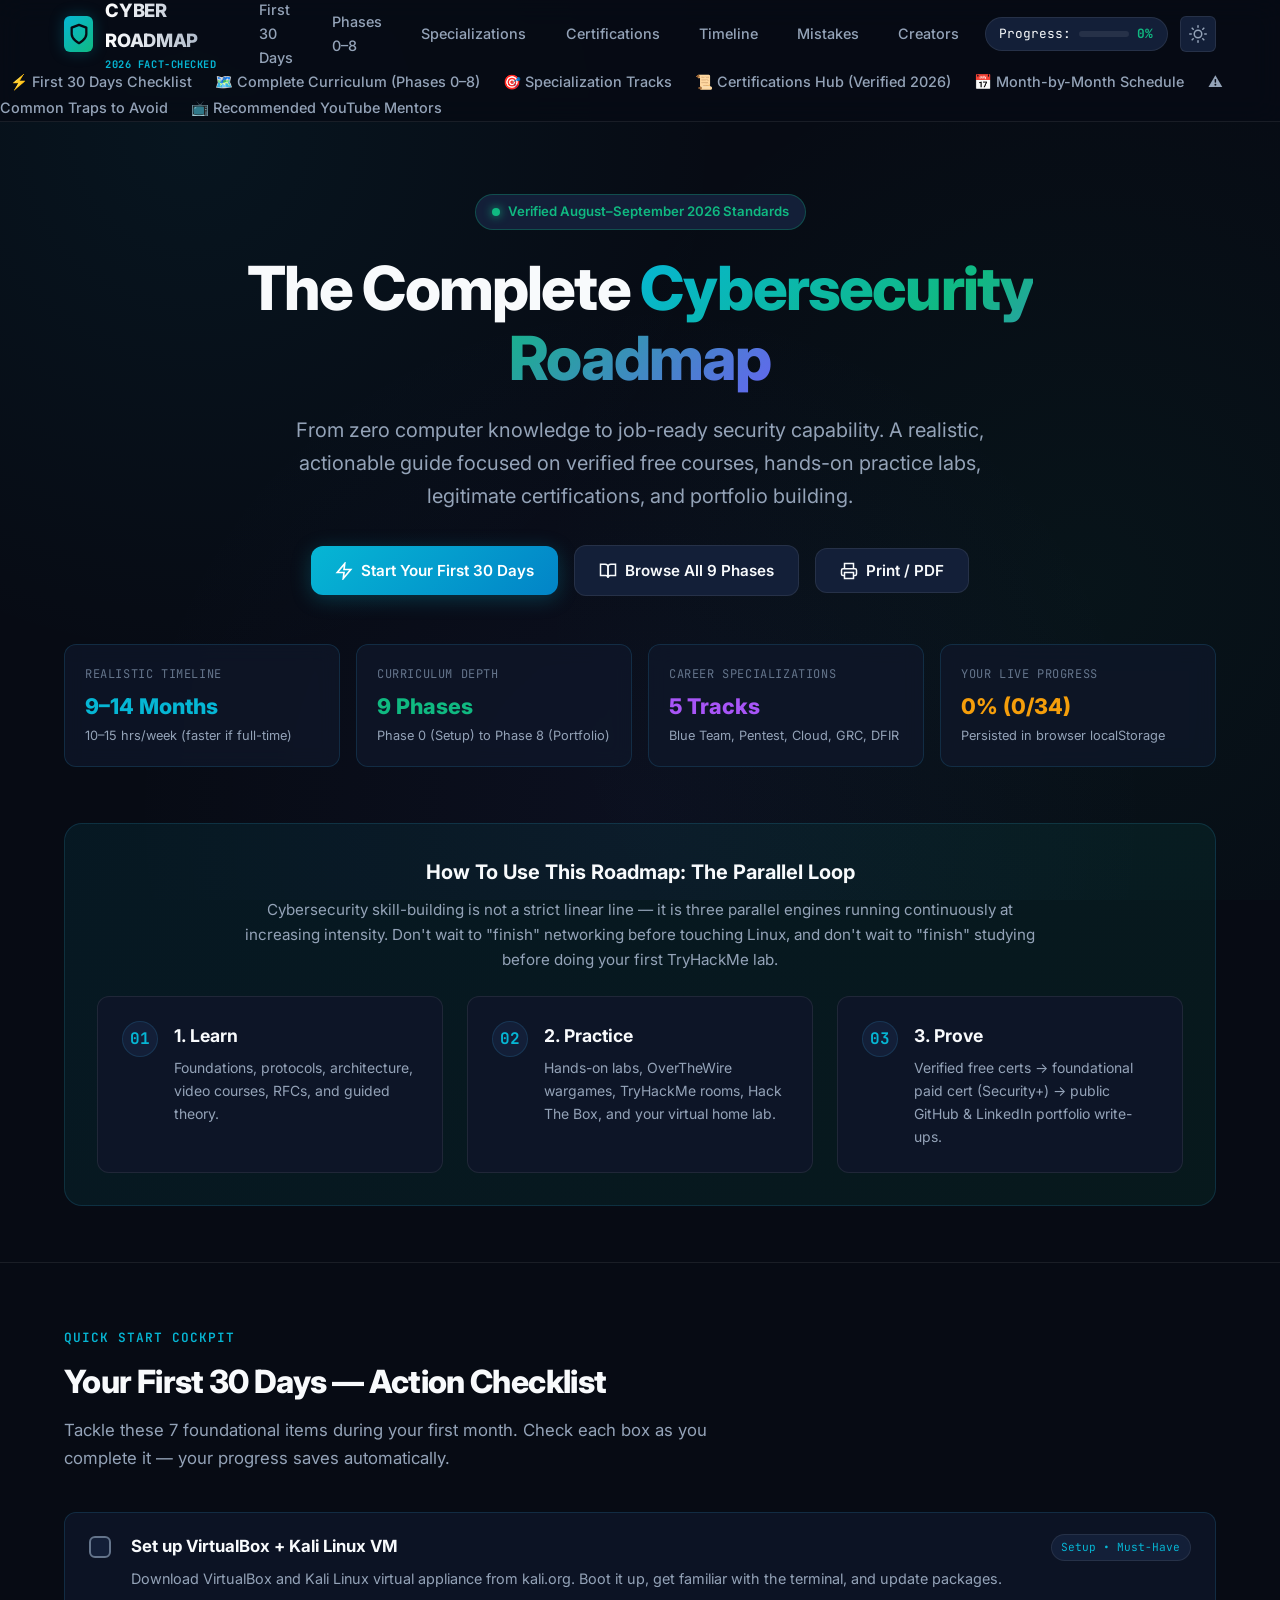
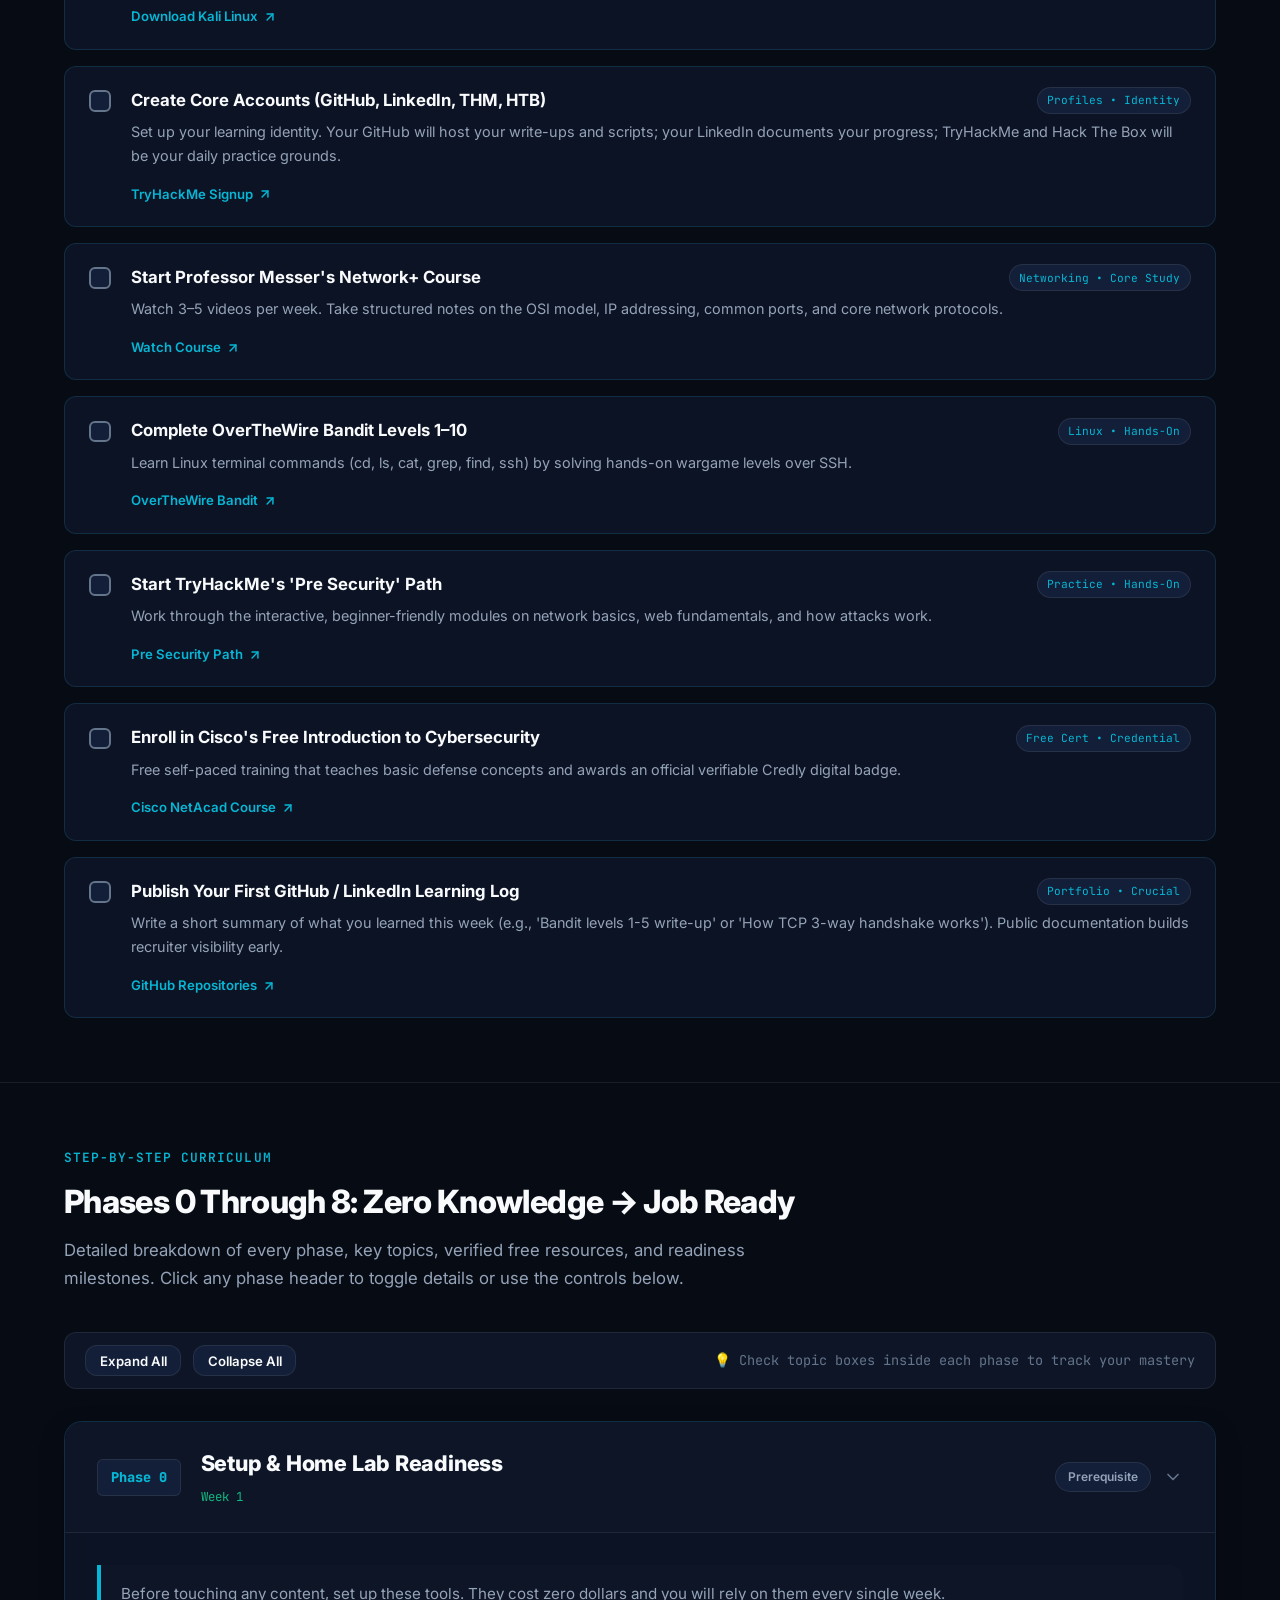
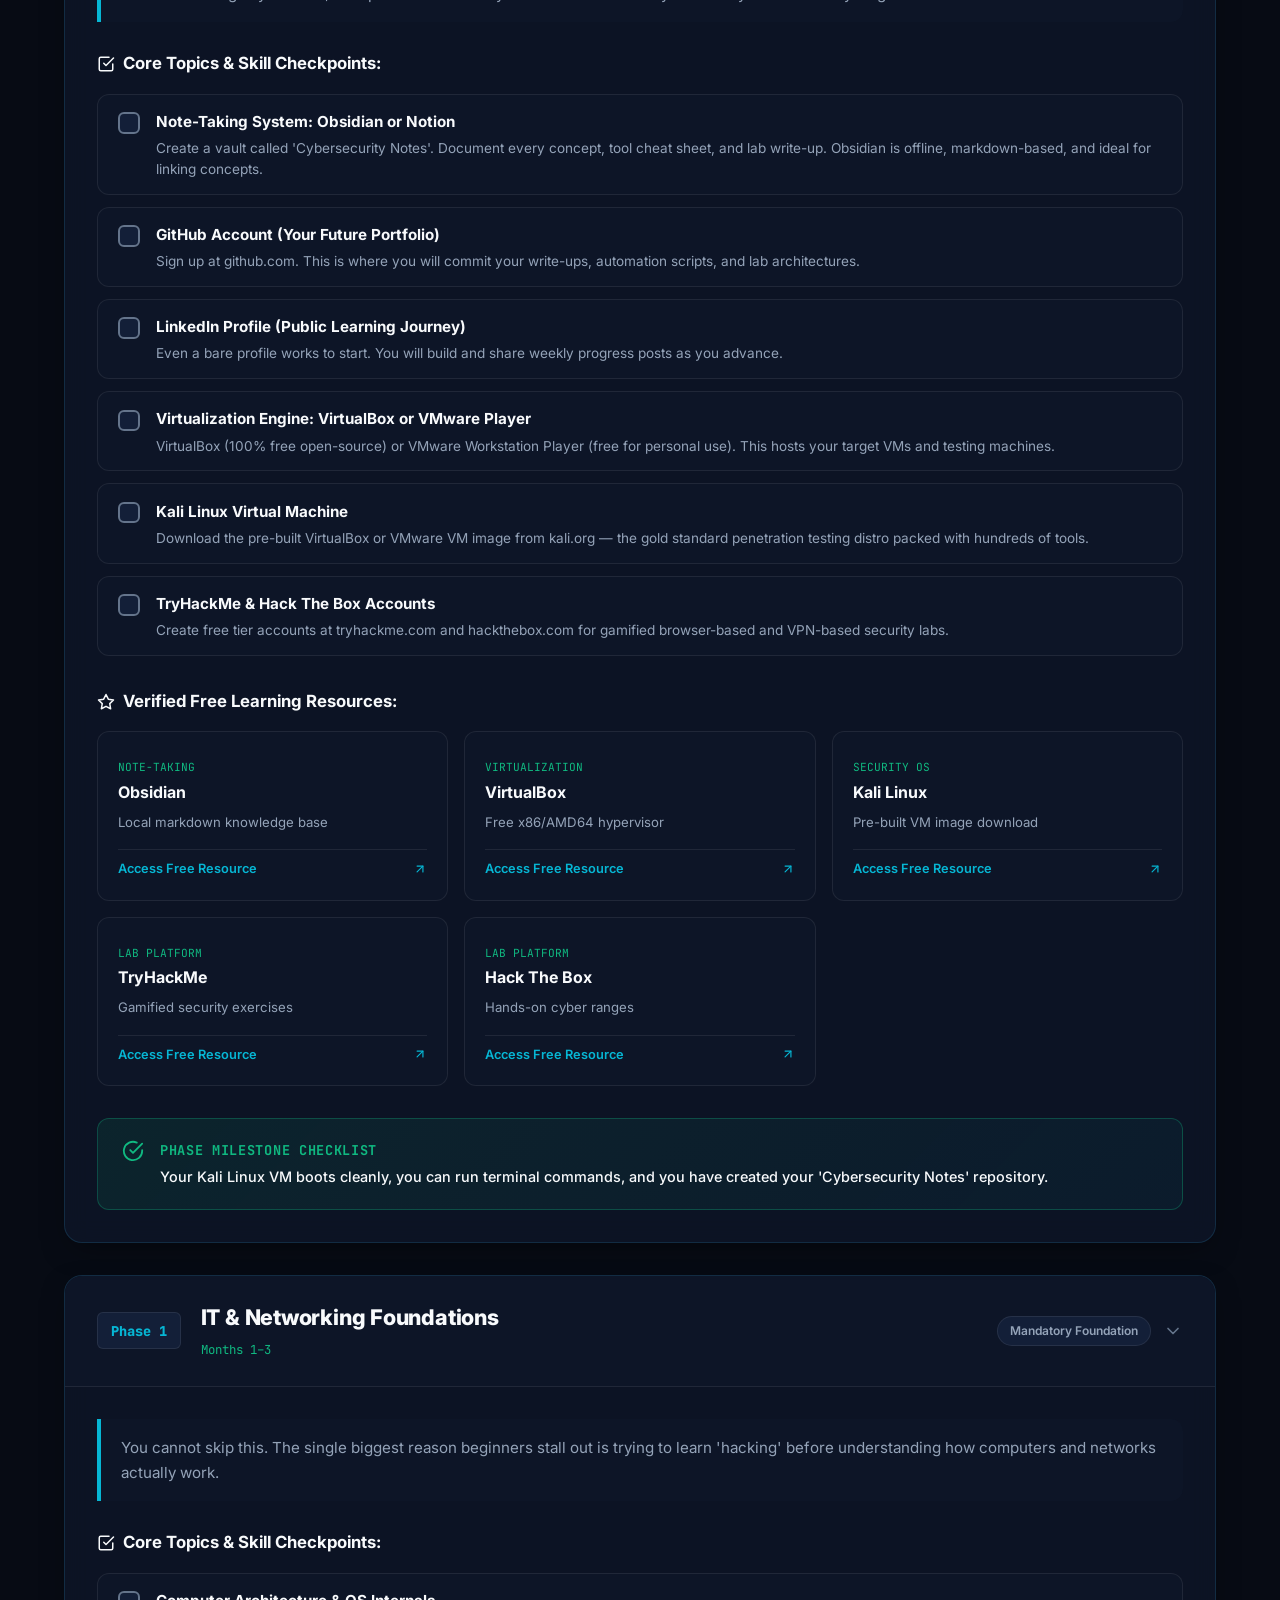
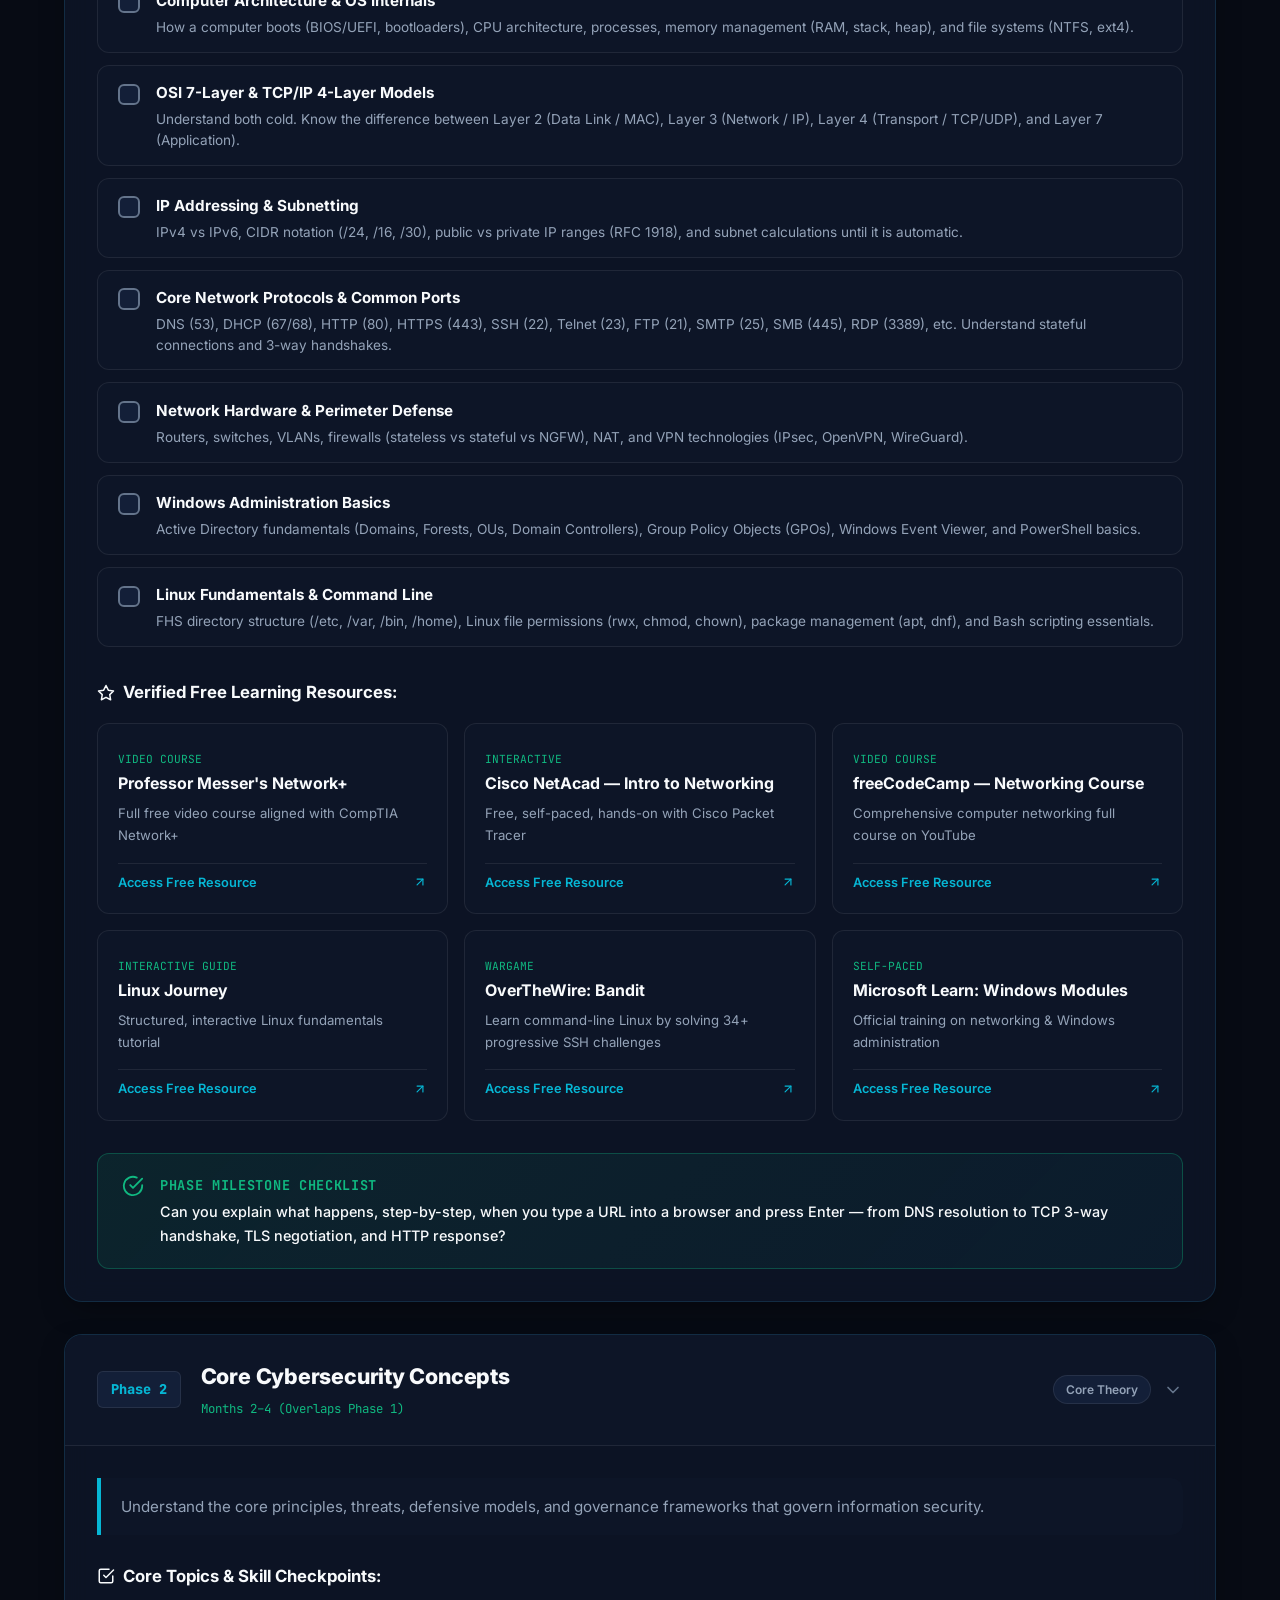
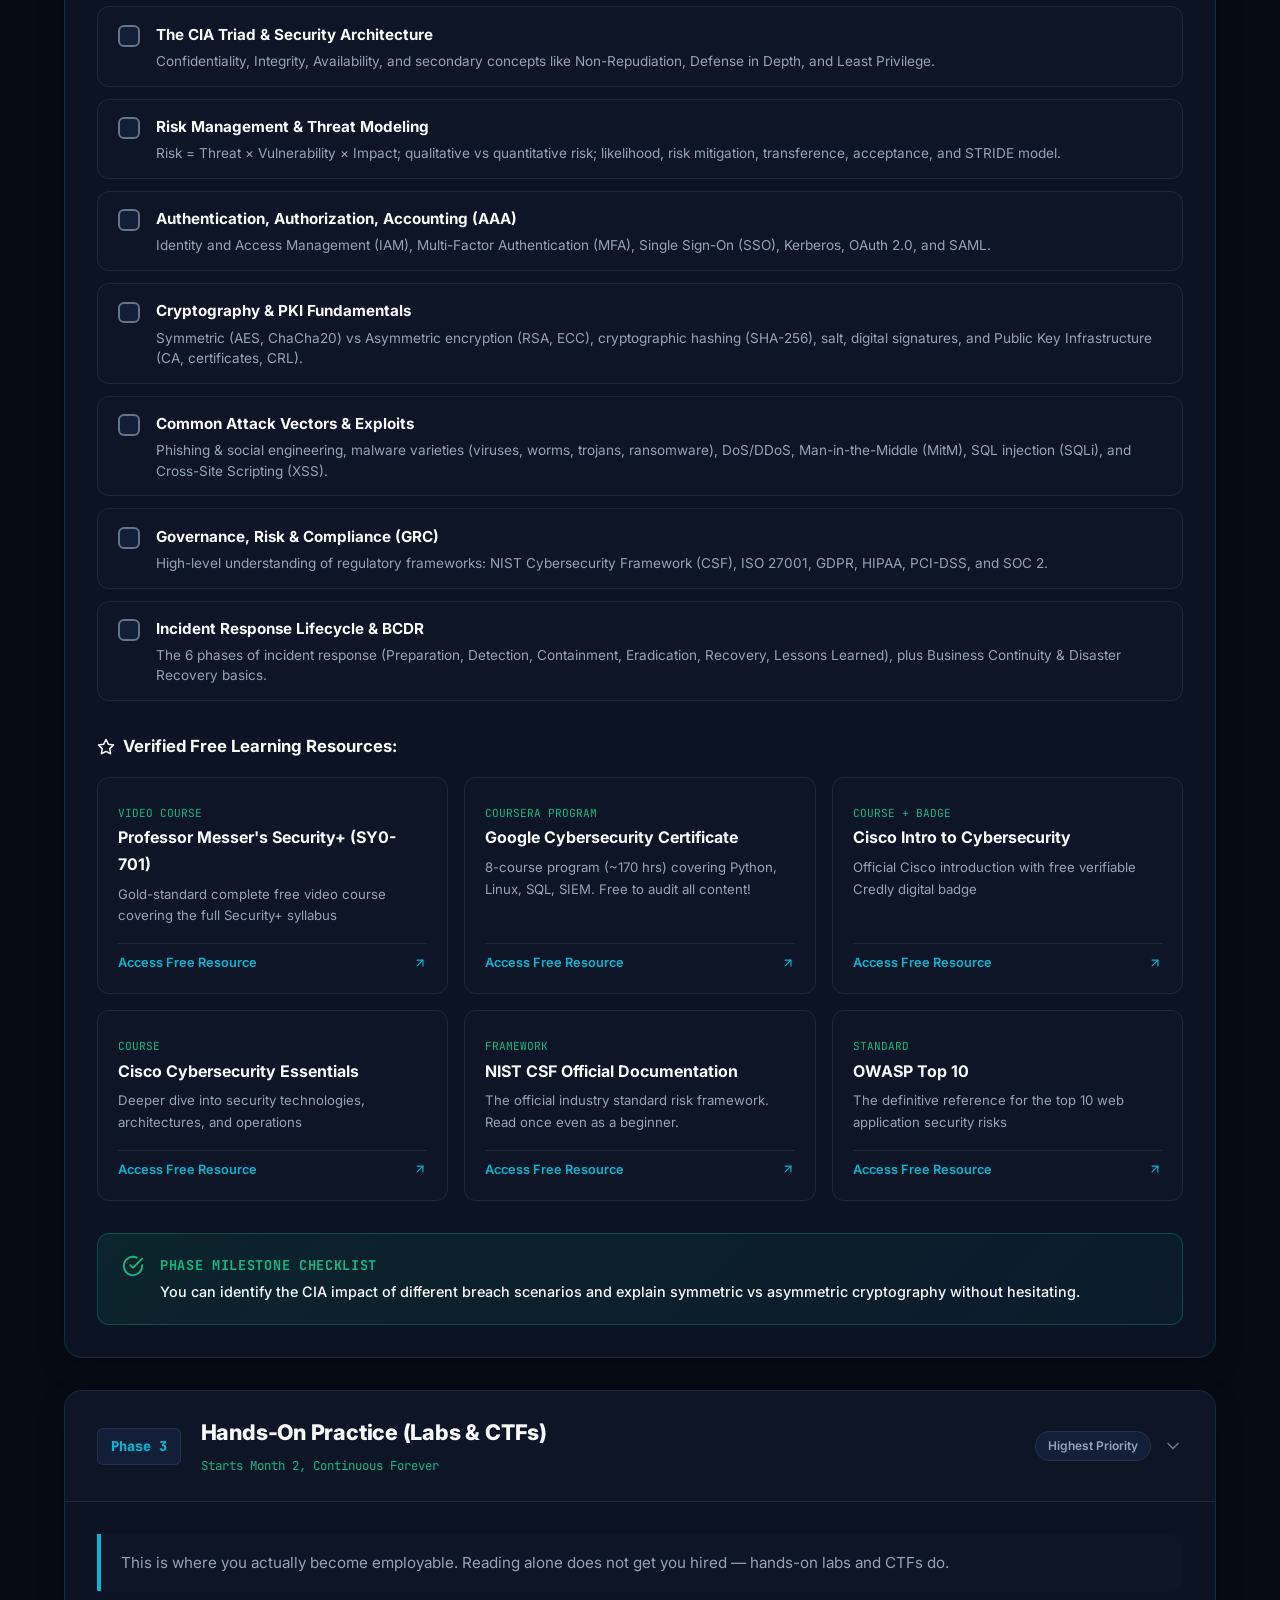
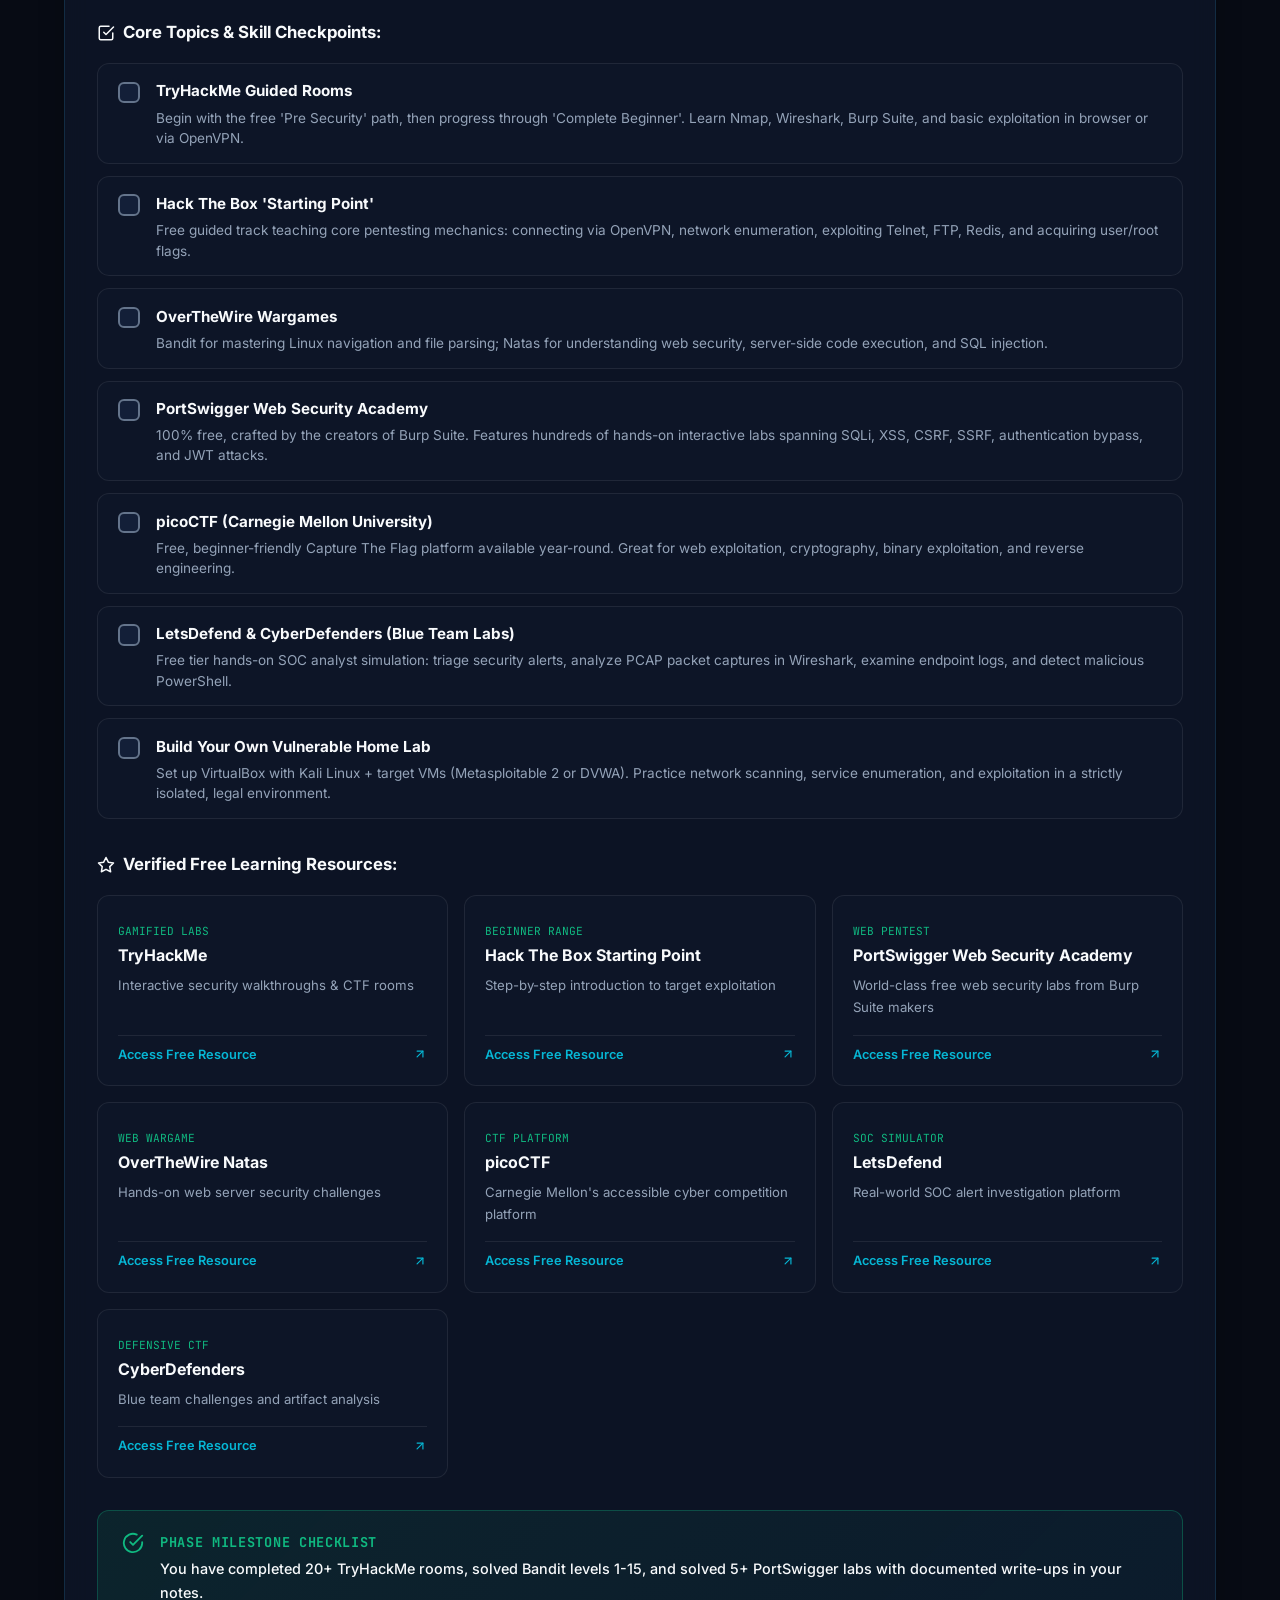
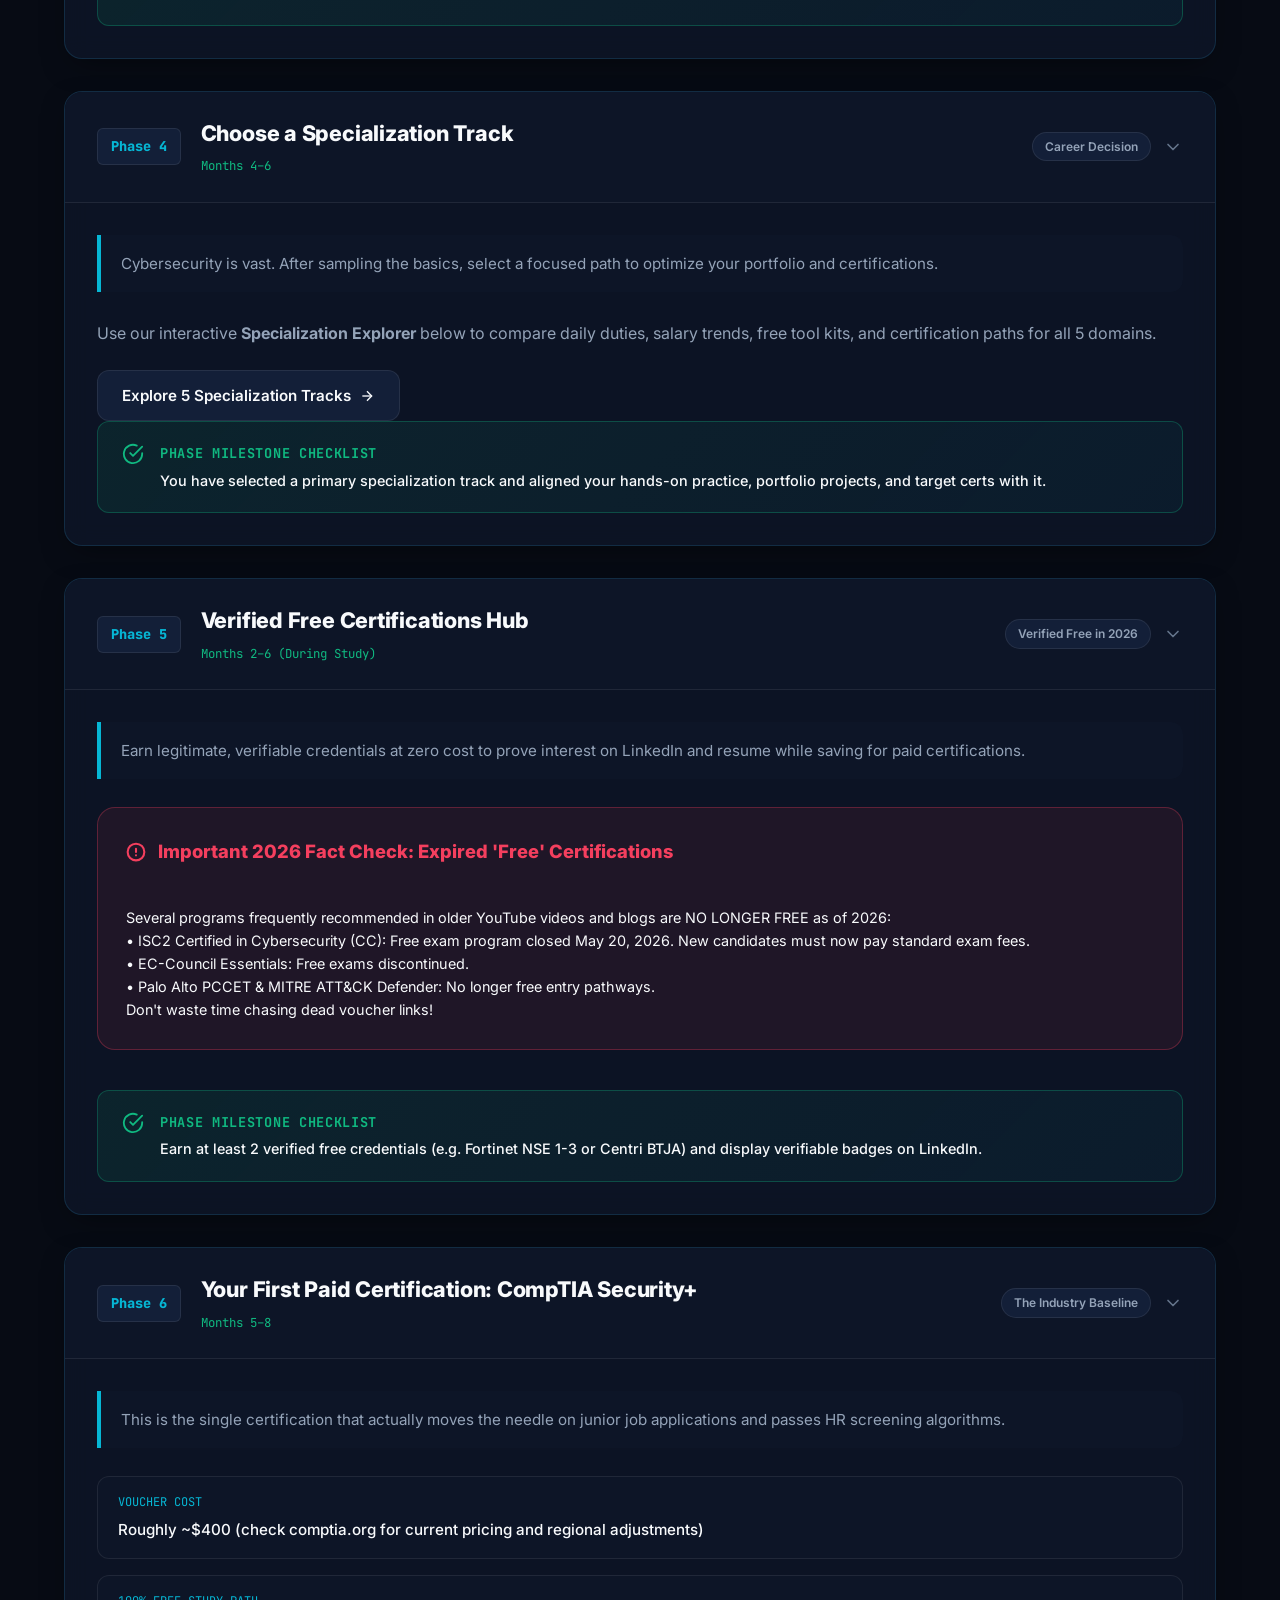
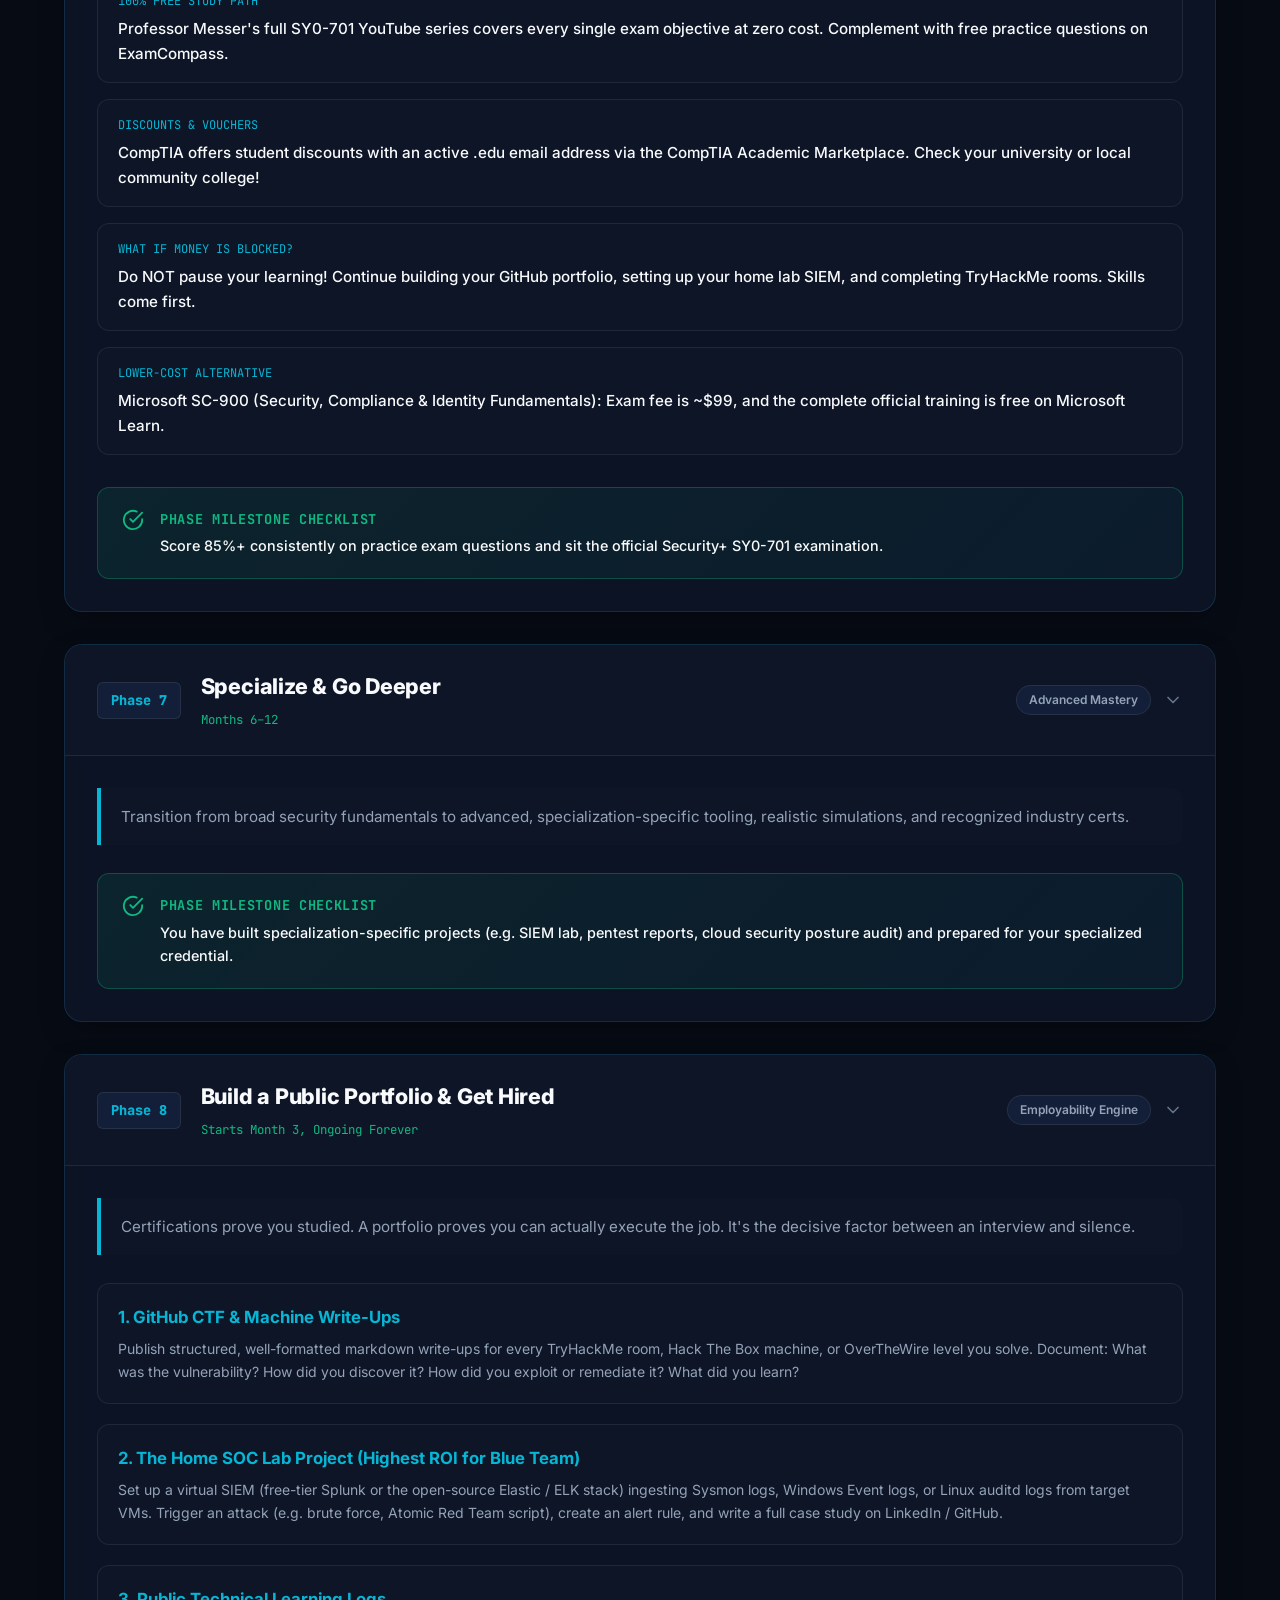
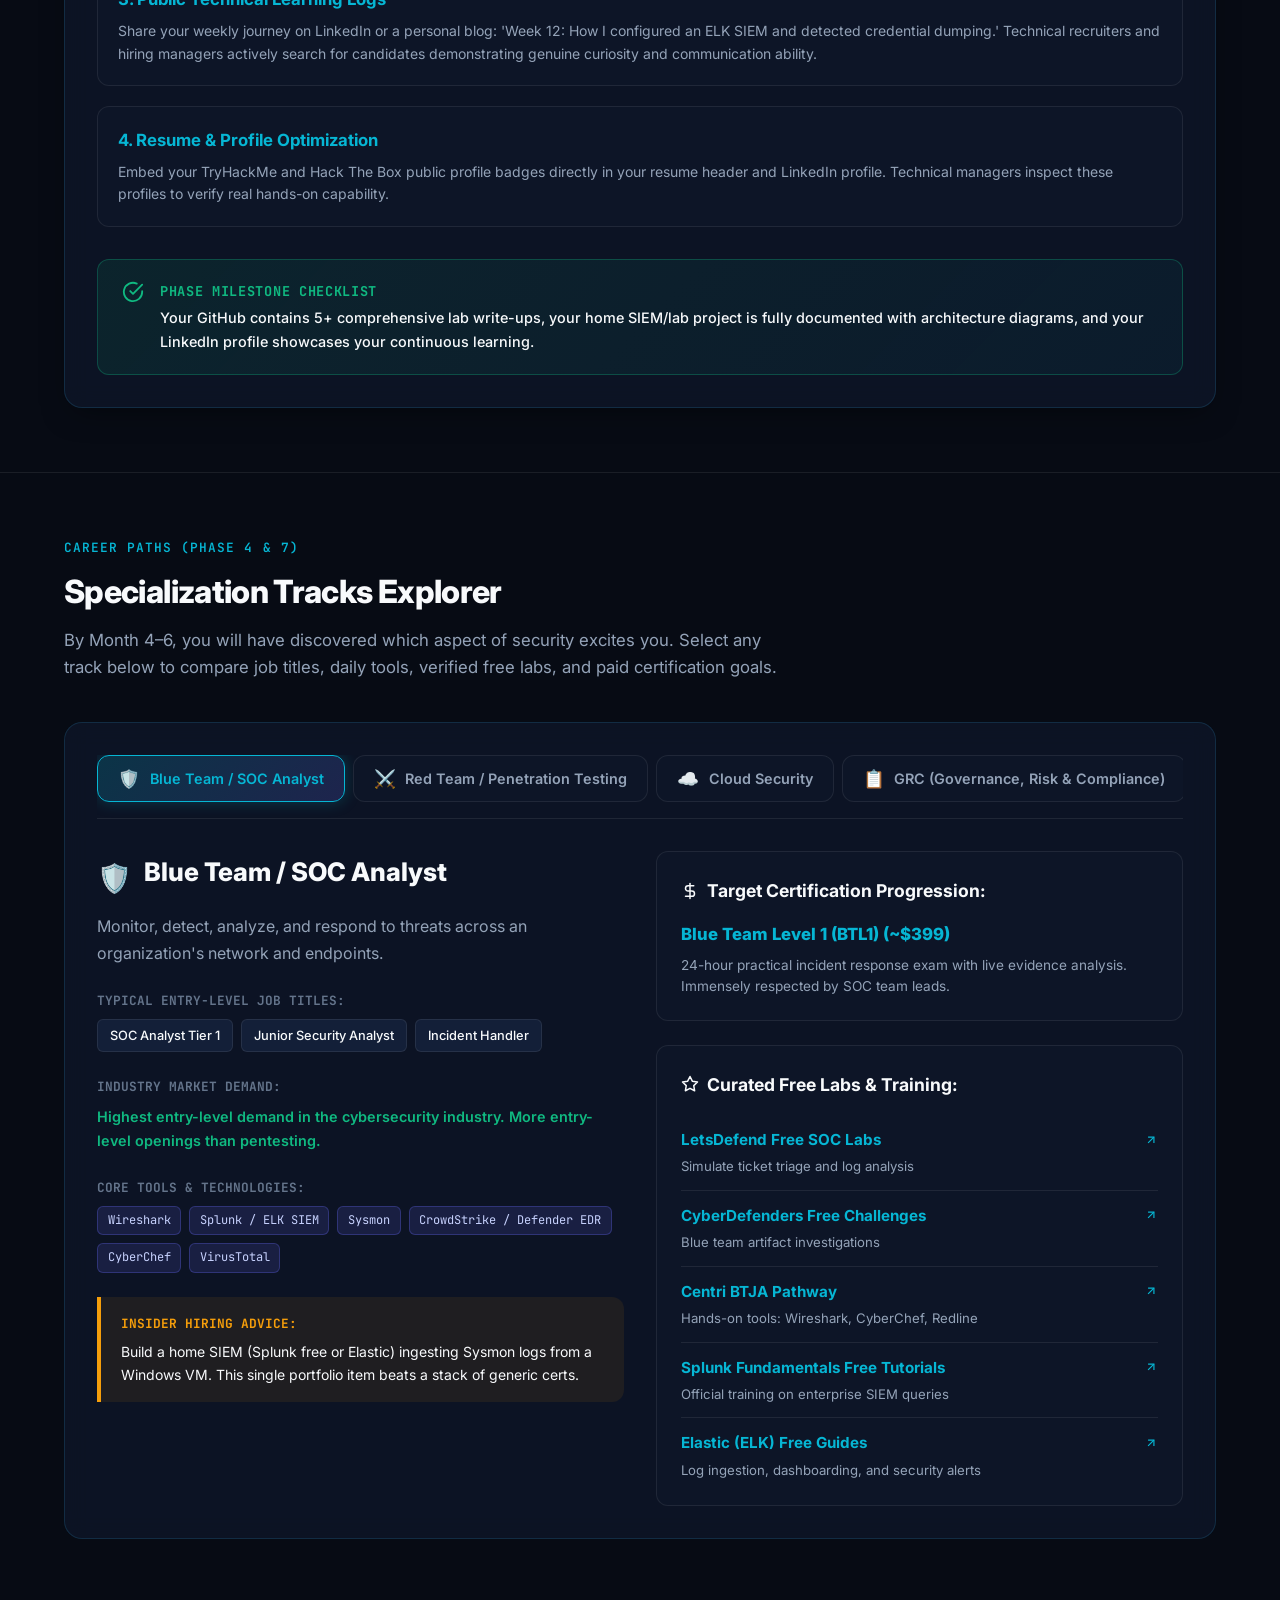
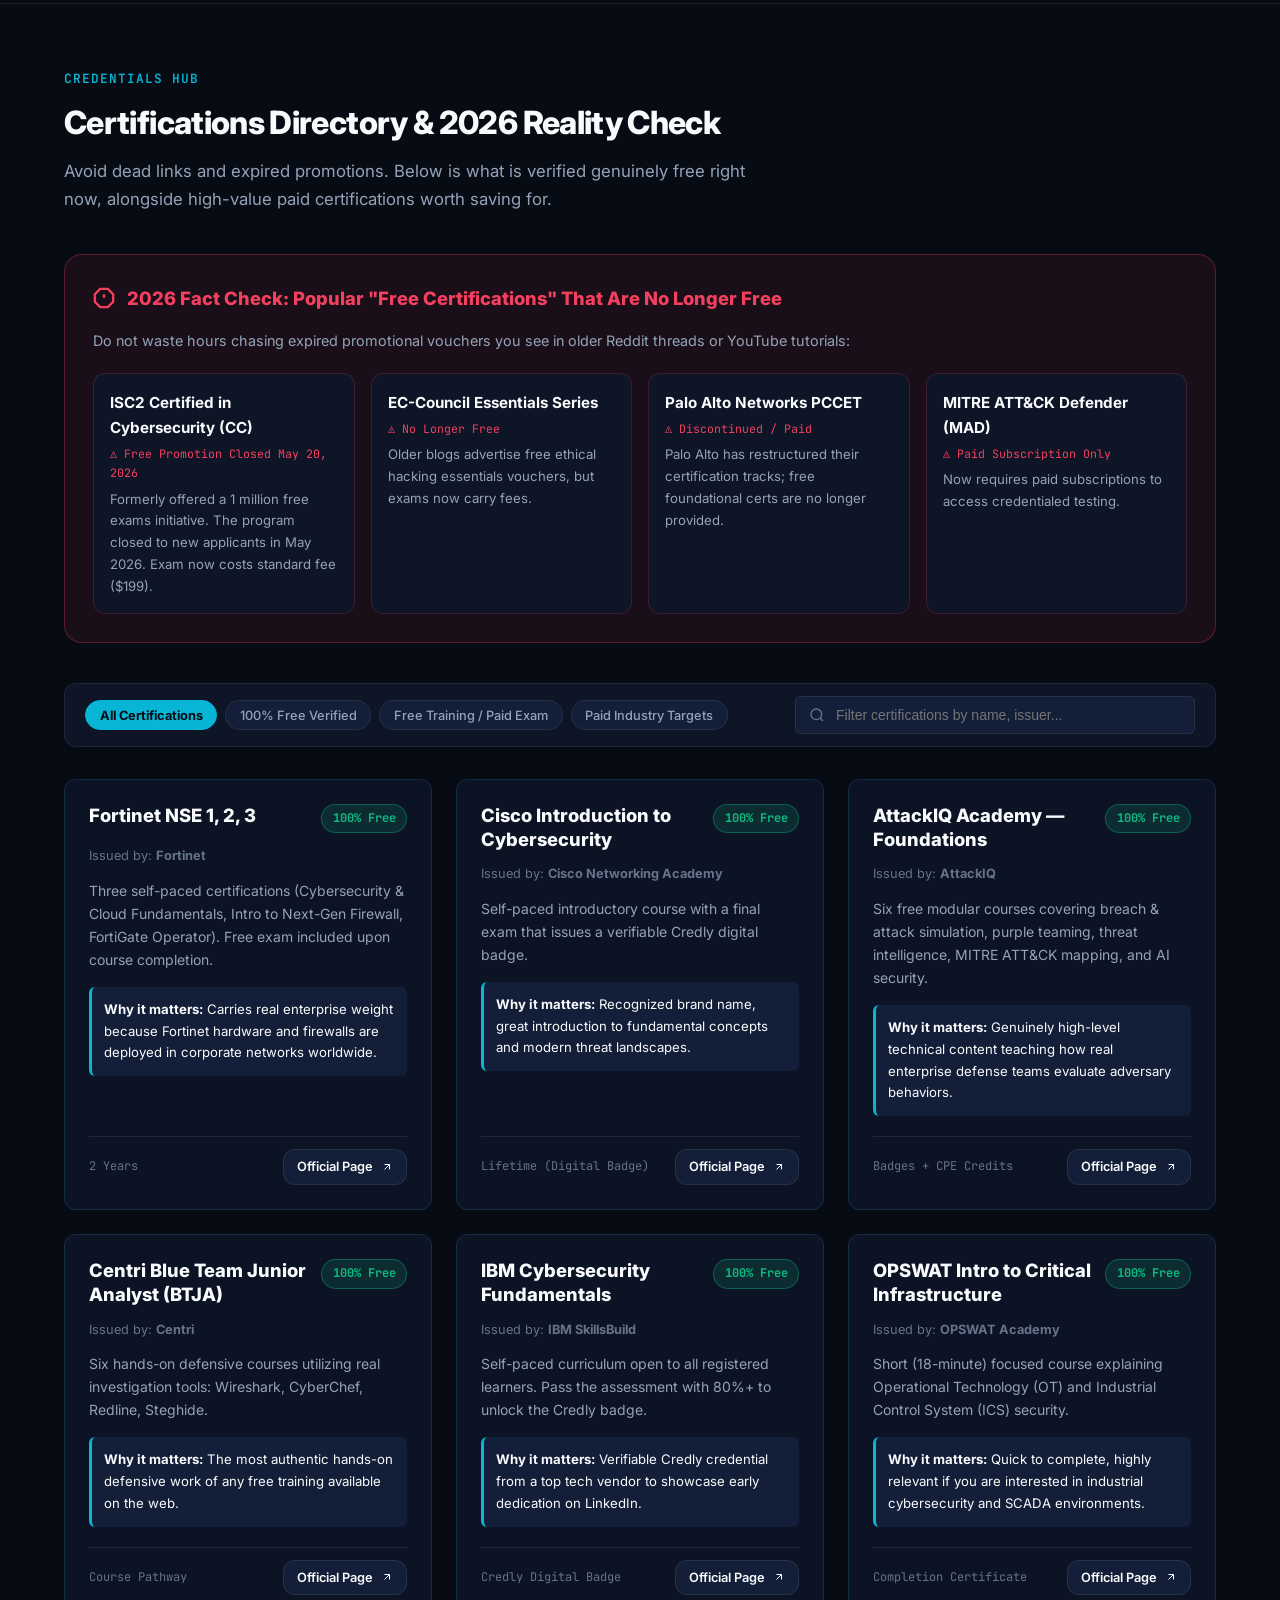
==== index.html @ 4151c347 "Initial release: Complete Cybersecurity Roadmap frontend web application" ====
<!DOCTYPE html>
<html lang="en" data-theme="dark">
<head>
  <meta charset="UTF-8">
  <meta name="viewport" content="width=device-width, initial-scale=1.0">
  <title>Cybersecurity Roadmap | Zero Knowledge → Job-Ready Skills</title>
  
  <!-- SEO & Social Meta Tags -->
  <meta name="description" content="The complete, fact-checked cybersecurity roadmap for beginners. Zero knowledge to job-ready skills in 9–14 months with verified free resources, active free certs, and hands-on labs.">
  <meta name="keywords" content="cybersecurity roadmap, learn ethical hacking, soc analyst career path, free cybersecurity certs, compTIA security+, tryhackme, hack the box">
  <meta property="og:title" content="The Complete Cybersecurity Roadmap">
  <meta property="og:description" content="Zero Knowledge → Job-Ready Skills. A realistic guide with verified free certifications and hands-on practice.">
  <meta property="og:type" content="website">

  <!-- Favicon SVG -->
  <link rel="icon" href="data:image/svg+xml,<svg xmlns=%22http://www.w3.org/2000/svg%22 viewBox=%220 0 100 100%22><text y=%22.9em%22 font-size=%2290%22>🛡️</text></svg>">

  <!-- Google Fonts -->
  <link rel="preconnect" href="https://fonts.googleapis.com">
  <link rel="preconnect" href="https://fonts.gstatic.com" crossorigin>
  <link href="https://fonts.googleapis.com/css2?family=Inter:wght@300;400;500;600;700;800&family=JetBrains+Mono:wght@400;500;600;700&display=swap" rel="stylesheet">

  <!-- Core Stylesheet -->
  <link rel="stylesheet" href="css/style.css">
</head>
<body>

  <!-- Sticky Top Navigation -->
  <header class="site-header">
    <div class="container nav-container">
      <a href="#" class="brand-wrapper" aria-label="Cybersecurity Roadmap Home">
        <div class="brand-icon">
          <svg width="22" height="22" viewBox="0 0 24 24" fill="none" stroke="currentColor" stroke-width="2.5" stroke-linecap="round" stroke-linejoin="round">
            <path d="M12 22s8-4 8-10V5l-8-3-8 3v7c0 6 8 10 8 10z"></path>
          </svg>
        </div>
        <div class="brand-title">
          <span>CYBER ROADMAP</span>
          <span class="brand-badge">2026 Fact-Checked</span>
        </div>
      </a>

      <!-- Desktop Nav Links -->
      <nav class="nav-links" aria-label="Main Navigation">
        <a href="#first30" class="nav-link">First 30 Days</a>
        <a href="#phases" class="nav-link">Phases 0–8</a>
        <a href="#specializations" class="nav-link">Specializations</a>
        <a href="#certifications" class="nav-link">Certifications</a>
        <a href="#timeline" class="nav-link">Timeline</a>
        <a href="#mistakes" class="nav-link">Mistakes</a>
        <a href="#creators" class="nav-link">Creators</a>
      </nav>

      <!-- Navigation Actions: Progress & Theme Toggle -->
      <div class="nav-actions">
        <div class="nav-progress-badge" title="Overall Roadmap Completion">
          <span>Progress:</span>
          <div class="progress-pill-bar">
            <div class="progress-pill-fill" id="navProgressFill"></div>
          </div>
          <strong id="navProgressText" style="color: var(--accent-emerald);">0%</strong>
        </div>

        <button class="btn-icon" id="themeToggleBtn" aria-label="Toggle Theme" title="Toggle Light/Dark Theme">
          <!-- Icon injected by app.js -->
        </button>

        <button class="btn-icon mobile-menu-btn" id="mobileMenuBtn" aria-label="Open Navigation Menu">
          <svg width="20" height="20" viewBox="0 0 24 24" fill="none" stroke="currentColor" stroke-width="2"><line x1="3" y1="12" x2="21" y2="12"></line><line x1="3" y1="6" x2="21" y2="6"></line><line x1="3" y1="18" x2="21" y2="18"></line></svg>
        </button>
      </div>
    </div>

    <!-- Mobile Drawer Navigation -->
    <div class="mobile-nav-drawer hidden" id="mobileNavDrawer">
      <a href="#first30" class="nav-link">⚡ First 30 Days Checklist</a>
      <a href="#phases" class="nav-link">🗺️ Complete Curriculum (Phases 0–8)</a>
      <a href="#specializations" class="nav-link">🎯 Specialization Tracks</a>
      <a href="#certifications" class="nav-link">📜 Certifications Hub (Verified 2026)</a>
      <a href="#timeline" class="nav-link">📅 Month-by-Month Schedule</a>
      <a href="#mistakes" class="nav-link">⚠️ Common Traps to Avoid</a>
      <a href="#creators" class="nav-link">📺 Recommended YouTube Mentors</a>
    </div>
  </header>

  <main>
    <!-- Hero Section -->
    <section class="hero-section">
      <div class="container">
        <div class="hero-pill">
          <span class="pulse-dot"></span>
          Verified August–September 2026 Standards
        </div>

        <h1 class="hero-title">
          The Complete <span class="hero-gradient-text">Cybersecurity Roadmap</span>
        </h1>
        
        <p class="hero-subtitle">
          From zero computer knowledge to job-ready security capability. A realistic, actionable guide focused on verified free courses, hands-on practice labs, legitimate certifications, and portfolio building.
        </p>

        <div class="hero-cta-group">
          <a href="#first30" class="btn btn-primary">
            <svg width="18" height="18" viewBox="0 0 24 24" fill="none" stroke="currentColor" stroke-width="2.2"><polygon points="13 2 3 14 12 14 11 22 21 10 12 10 13 2"></polygon></svg>
            Start Your First 30 Days
          </a>
          <a href="#phases" class="btn btn-outline">
            <svg width="18" height="18" viewBox="0 0 24 24" fill="none" stroke="currentColor" stroke-width="2"><path d="M2 3h6a4 4 0 0 1 4 4v14a3 3 0 0 0-3-3H2z"></path><path d="M22 3h-6a4 4 0 0 0-4 4v14a3 3 0 0 1 3-3h7z"></path></svg>
            Browse All 9 Phases
          </a>
          <button class="btn btn-outline" id="printRoadmapBtn" title="Export or Print Roadmap as PDF">
            <svg width="18" height="18" viewBox="0 0 24 24" fill="none" stroke="currentColor" stroke-width="2"><polyline points="6 9 6 2 18 2 18 9"></polyline><path d="M6 18H4a2 2 0 0 1-2-2v-5a2 2 0 0 1 2-2h16a2 2 0 0 1 2 2v5a2 2 0 0 1-2 2h-2"></path><rect x="6" y="14" width="12" height="8"></rect></svg>
            Print / PDF
          </button>
        </div>

        <!-- Quick Stats Grid -->
        <div class="hero-stats-grid">
          <div class="stat-card">
            <div class="stat-label">Realistic Timeline</div>
            <div class="stat-value" style="color: var(--accent-cyan);">9–14 Months</div>
            <div class="stat-desc">10–15 hrs/week (faster if full-time)</div>
          </div>
          <div class="stat-card">
            <div class="stat-label">Curriculum Depth</div>
            <div class="stat-value" style="color: var(--accent-emerald);">9 Phases</div>
            <div class="stat-desc">Phase 0 (Setup) to Phase 8 (Portfolio)</div>
          </div>
          <div class="stat-card">
            <div class="stat-label">Career Specializations</div>
            <div class="stat-value" style="color: var(--accent-purple);">5 Tracks</div>
            <div class="stat-desc">Blue Team, Pentest, Cloud, GRC, DFIR</div>
          </div>
          <div class="stat-card">
            <div class="stat-label">Your Live Progress</div>
            <div class="stat-value" id="heroProgressValue" style="color: var(--accent-amber);">0% (0/0)</div>
            <div class="stat-desc">Persisted in browser localStorage</div>
          </div>
        </div>
      </div>
    </section>

    <!-- Core Philosophy: The Parallel Loop -->
    <div class="container">
      <div class="philosophy-banner">
        <div class="philosophy-header">
          <h2 class="philosophy-title">How To Use This Roadmap: The Parallel Loop</h2>
          <p style="color: var(--text-muted); font-size: 0.95rem; max-width: 820px; margin: 0 auto;">
            Cybersecurity skill-building is not a strict linear line — it is three parallel engines running continuously at increasing intensity. Don't wait to "finish" networking before touching Linux, and don't wait to "finish" studying before doing your first TryHackMe lab.
          </p>
        </div>

        <div class="philosophy-steps">
          <div class="pillar-box">
            <div class="pillar-badge">01</div>
            <div class="pillar-content">
              <h4>1. Learn</h4>
              <p>Foundations, protocols, architecture, video courses, RFCs, and guided theory.</p>
            </div>
          </div>
          <div class="pillar-box">
            <div class="pillar-badge">02</div>
            <div class="pillar-content">
              <h4>2. Practice</h4>
              <p>Hands-on labs, OverTheWire wargames, TryHackMe rooms, Hack The Box, and your virtual home lab.</p>
            </div>
          </div>
          <div class="pillar-box">
            <div class="pillar-badge">03</div>
            <div class="pillar-content">
              <h4>3. Prove</h4>
              <p>Verified free certs → foundational paid cert (Security+) → public GitHub & LinkedIn portfolio write-ups.</p>
            </div>
          </div>
        </div>
      </div>
    </div>

    <!-- Section 1: First 30 Days Action Checklist -->
    <section class="section" id="first30">
      <div class="container">
        <div class="section-head">
          <span class="section-tag">Quick Start Cockpit</span>
          <h2 class="section-title">Your First 30 Days — Action Checklist</h2>
          <p class="section-subtitle">
            Tackle these 7 foundational items during your first month. Check each box as you complete it — your progress saves automatically.
          </p>
        </div>

        <div class="checklist-grid" id="checklistContainer">
          <!-- Dynamically populated from roadmap-data.js -->
        </div>
      </div>
    </section>

    <!-- Section 2: Full Curriculum (Phases 0 - 8) -->
    <section class="section" id="phases">
      <div class="container">
        <div class="section-head">
          <span class="section-tag">Step-by-Step Curriculum</span>
          <h2 class="section-title">Phases 0 Through 8: Zero Knowledge → Job Ready</h2>
          <p class="section-subtitle">
            Detailed breakdown of every phase, key topics, verified free resources, and readiness milestones. Click any phase header to toggle details or use the controls below.
          </p>
        </div>

        <!-- Toolbar for Phases -->
        <div class="toolbar-wrap">
          <div style="display: flex; gap: 0.75rem; align-items: center; flex-wrap: wrap;">
            <button class="btn btn-outline" id="expandAllPhasesBtn" style="padding: 0.4rem 0.85rem; font-size: 0.825rem;">
              Expand All
            </button>
            <button class="btn btn-outline" id="collapseAllPhasesBtn" style="padding: 0.4rem 0.85rem; font-size: 0.825rem;">
              Collapse All
            </button>
          </div>
          <div style="font-size: 0.85rem; color: var(--text-subtle); font-family: var(--font-mono);">
            💡 Check topic boxes inside each phase to track your mastery
          </div>
        </div>

        <!-- Phases Container -->
        <div class="phases-wrapper" id="phasesContainer">
          <!-- Dynamically populated from roadmap-data.js -->
        </div>
      </div>
    </section>

    <!-- Section 3: Specialization Tracks Explorer -->
    <section class="section" id="specializations">
      <div class="container">
        <div class="section-head">
          <span class="section-tag">Career Paths (Phase 4 & 7)</span>
          <h2 class="section-title">Specialization Tracks Explorer</h2>
          <p class="section-subtitle">
            By Month 4–6, you will have discovered which aspect of security excites you. Select any track below to compare job titles, daily tools, verified free labs, and paid certification goals.
          </p>
        </div>

        <div class="tracks-explorer">
          <!-- Track Selector Tabs -->
          <div class="track-tabs" id="trackTabsContainer">
            <!-- Populated by app.js -->
          </div>

          <!-- Active Track Content Pane -->
          <div id="trackDetailsContainer">
            <!-- Populated by app.js -->
          </div>
        </div>
      </div>
    </section>

    <!-- Section 4: Certifications Directory & Fact Check -->
    <section class="section" id="certifications">
      <div class="container">
        <div class="section-head">
          <span class="section-tag">Credentials Hub</span>
          <h2 class="section-title">Certifications Directory & 2026 Reality Check</h2>
          <p class="section-subtitle">
            Avoid dead links and expired promotions. Below is what is verified genuinely free right now, alongside high-value paid certifications worth saving for.
          </p>
        </div>

        <!-- Prominent Expired Certs Warning Banner -->
        <div class="honesty-banner">
          <div class="honesty-head">
            <svg width="22" height="22" viewBox="0 0 24 24" fill="none" stroke="currentColor" stroke-width="2.5"><polygon points="7.86 2 16.14 2 22 7.86 22 16.14 16.14 22 7.86 22 2 16.14 2 7.86 7.86 2"></polygon><line x1="12" y1="8" x2="12" y2="12"></line><line x1="12" y1="16" x2="12.01" y2="16"></line></svg>
            2026 Fact Check: Popular "Free Certifications" That Are No Longer Free
          </div>
          <p style="font-size: 0.9rem; color: var(--text-muted); margin-bottom: 1.25rem;">
            Do not waste hours chasing expired promotional vouchers you see in older Reddit threads or YouTube tutorials:
          </p>
          <div class="expired-grid" id="expiredCertsGrid">
            <!-- Populated by app.js -->
          </div>
        </div>

        <!-- Filter & Search Toolbar -->
        <div class="toolbar-wrap">
          <div class="filter-pills">
            <button class="filter-btn active" data-cert-filter="all">All Certifications</button>
            <button class="filter-btn" data-cert-filter="free">100% Free Verified</button>
            <button class="filter-btn" data-cert-filter="training-only">Free Training / Paid Exam</button>
            <button class="filter-btn" data-cert-filter="paid">Paid Industry Targets</button>
          </div>
          <div class="search-box">
            <svg class="search-icon" width="16" height="16" viewBox="0 0 24 24" fill="none" stroke="currentColor" stroke-width="2"><circle cx="11" cy="11" r="8"></circle><line x1="21" y1="21" x2="16.65" y2="16.65"></line></svg>
            <input type="text" id="certSearchInput" placeholder="Filter certifications by name, issuer...">
          </div>
        </div>

        <!-- Certifications Cards Grid -->
        <div class="certs-grid" id="certsContainer">
          <!-- Populated by app.js -->
        </div>
      </div>
    </section>

    <!-- Section 5: Month-by-Month Summary -->
    <section class="section" id="timeline">
      <div class="container">
        <div class="section-head">
          <span class="section-tag">Strategic Cadence</span>
          <h2 class="section-title">Realistic Month-by-Month Schedule</h2>
          <p class="section-subtitle">
            How your 9–14 months unfold in practice when balancing learning, labs, credentials, and portfolio work.
          </p>
        </div>

        <div class="timeline-table-wrap">
          <table class="timeline-table">
            <thead>
              <tr>
                <th style="width: 25%;">Months</th>
                <th>Primary Focus & Core Milestones</th>
              </tr>
            </thead>
            <tbody id="monthTableBody">
              <!-- Populated by app.js -->
            </tbody>
          </table>
        </div>
      </div>
    </section>

    <!-- Section 6: Common Mistakes to Avoid -->
    <section class="section" id="mistakes">
      <div class="container">
        <div class="section-head">
          <span class="section-tag">Career Guardrails</span>
          <h2 class="section-title">5 Critical Mistakes Beginners Must Avoid</h2>
          <p class="section-subtitle">
            Save hundreds of hours by recognizing these common pitfalls early in your journey.
          </p>
        </div>

        <div class="mistakes-grid" id="mistakesContainer">
          <!-- Populated by app.js -->
        </div>
      </div>
    </section>

    <!-- Section 7: Curated YouTube Mentors -->
    <section class="section" id="creators">
      <div class="container">
        <div class="section-head">
          <span class="section-tag">Verified Learning Channels</span>
          <h2 class="section-title">Free YouTube Channels Worth Following</h2>
          <p class="section-subtitle">
            Pure technical learning and walkthroughs — not clickbait or get-rich-quick career hype.
          </p>
        </div>

        <div class="creators-grid" id="creatorsContainer">
          <!-- Populated by app.js -->
        </div>
      </div>
    </section>
  </main>

  <!-- Site Footer -->
  <footer class="site-footer">
    <div class="container">
      <div class="footer-top">
        <div class="footer-brand">
          <h4>The Complete Cybersecurity Roadmap</h4>
          <p>
            An open, accessible, community-oriented guide for aspiring security professionals. Zero fluff, 100% practical capability.
          </p>
        </div>
        <div class="footer-actions">
          <button class="btn btn-outline" id="resetProgressBtn" style="font-size: 0.85rem; color: var(--accent-rose); border-color: rgba(244, 63, 94, 0.3);">
            <svg width="14" height="14" viewBox="0 0 24 24" fill="none" stroke="currentColor" stroke-width="2"><polyline points="1 4 1 10 7 10"></polyline><path d="M3.51 15a9 9 0 1 0 2.13-9.36L1 10"></path></svg>
            Reset Progress
          </button>
          <a href="https://vercel.com" target="_blank" rel="noopener noreferrer" class="btn btn-primary" style="font-size: 0.85rem;">
            <svg width="14" height="14" viewBox="0 0 24 24" fill="currentColor"><path d="M12 1L24 22H0L12 1Z"/></svg>
            Deploy on Vercel
          </a>
        </div>
      </div>

      <div class="footer-bottom">
        <div>
          <span>Fact-checked against vendor specifications as of August–September 2026.</span>
        </div>
        <div style="font-family: var(--font-mono); font-size: 0.75rem;">
          Designed for 1-Click Vercel Deployment & Offline Persistence
        </div>
      </div>
    </div>
  </footer>

  <!-- Floating Back to Top Button -->
  <button class="back-to-top" id="backToTopBtn" aria-label="Scroll Back to Top">
    <svg width="20" height="20" viewBox="0 0 24 24" fill="none" stroke="currentColor" stroke-width="2.5"><polyline points="18 15 12 9 6 15"></polyline></svg>
  </button>

  <!-- Core JavaScript -->
  <script src="js/roadmap-data.js"></script>
  <script src="js/app.js"></script>
</body>
</html>
---- css/style.css ----
/* ==========================================================================
   Cybersecurity Roadmap - Design System & Modern Stylesheet
   Verified for 2026 Standards | High-Performance CSS
   ========================================================================== */

:root {
  /* Dark Theme Palette (Default Cyber Theme) */
  --bg-primary: #070b14;
  --bg-secondary: #0d1527;
  --bg-tertiary: #131f38;
  --card-bg: rgba(15, 23, 42, 0.75);
  --card-bg-hover: rgba(26, 38, 66, 0.85);
  --card-border: rgba(56, 189, 248, 0.15);
  --card-border-hover: rgba(56, 189, 248, 0.4);

  --text-main: #f8fafc;
  --text-muted: #94a3b8;
  --text-subtle: #64748b;
  
  --accent-cyan: #06b6d4;
  --accent-cyan-glow: rgba(6, 182, 212, 0.25);
  --accent-emerald: #10b981;
  --accent-emerald-glow: rgba(16, 185, 129, 0.25);
  --accent-indigo: #6366f1;
  --accent-indigo-glow: rgba(99, 102, 241, 0.25);
  --accent-amber: #f59e0b;
  --accent-rose: #f43f5e;
  --accent-purple: #a855f7;

  --nav-bg: rgba(7, 11, 20, 0.85);
  --border-subtle: rgba(255, 255, 255, 0.08);
  --shadow-glow: 0 0 25px rgba(6, 182, 212, 0.15);
  --shadow-card: 0 10px 30px -10px rgba(0, 0, 0, 0.5);

  --font-sans: 'Inter', -apple-system, BlinkMacSystemFont, 'Segoe UI', Roboto, Oxygen, Ubuntu, Cantarell, sans-serif;
  --font-mono: 'JetBrains Mono', 'Fira Code', Consolas, Monaco, monospace;

  --radius-sm: 6px;
  --radius-md: 12px;
  --radius-lg: 18px;
  --radius-full: 9999px;

  --transition-fast: 0.18s cubic-bezier(0.4, 0, 0.2, 1);
  --transition-normal: 0.28s cubic-bezier(0.4, 0, 0.2, 1);
}

[data-theme="light"] {
  --bg-primary: #f8fafc;
  --bg-secondary: #ffffff;
  --bg-tertiary: #f1f5f9;
  --card-bg: rgba(255, 255, 255, 0.85);
  --card-bg-hover: rgba(255, 255, 255, 0.98);
  --card-border: rgba(203, 213, 225, 0.8);
  --card-border-hover: rgba(6, 182, 212, 0.5);

  --text-main: #0f172a;
  --text-muted: #475569;
  --text-subtle: #64748b;

  --nav-bg: rgba(248, 250, 252, 0.9);
  --border-subtle: rgba(0, 0, 0, 0.08);
  --shadow-glow: 0 0 25px rgba(6, 182, 212, 0.1);
  --shadow-card: 0 8px 24px -6px rgba(15, 23, 42, 0.08);
}

/* ==========================================================================
   CSS Reset & Base Styles
   ========================================================================== */

*, *::before, *::after {
  box-sizing: border-box;
  margin: 0;
  padding: 0;
}

html {
  scroll-behavior: smooth;
  font-size: 16px;
  color-scheme: dark;
}

[data-theme="light"] {
  color-scheme: light;
}

body {
  font-family: var(--font-sans);
  background-color: var(--bg-primary);
  color: var(--text-main);
  line-height: 1.65;
  min-height: 100vh;
  overflow-x: hidden;
  position: relative;
  background-image: 
    radial-gradient(circle at 15% 15%, rgba(6, 182, 212, 0.06) 0%, transparent 40%),
    radial-gradient(circle at 85% 65%, rgba(16, 185, 129, 0.05) 0%, transparent 45%),
    radial-gradient(circle at 50% 90%, rgba(99, 102, 241, 0.05) 0%, transparent 50%);
  background-attachment: fixed;
}

a {
  color: inherit;
  text-decoration: none;
}

button {
  font-family: inherit;
  cursor: pointer;
  border: none;
  background: none;
}

ul, ol {
  list-style: none;
}

img {
  max-width: 100%;
  display: block;
}

.container {
  width: 100%;
  max-width: 1200px;
  margin-left: auto;
  margin-right: auto;
  padding-left: 1.5rem;
  padding-right: 1.5rem;
}

/* ==========================================================================
   Top Navigation Bar
   ========================================================================== */

.site-header {
  position: sticky;
  top: 0;
  z-index: 100;
  backdrop-filter: blur(14px);
  -webkit-backdrop-filter: blur(14px);
  background-color: var(--nav-bg);
  border-bottom: 1px solid var(--border-subtle);
  transition: background-color var(--transition-normal);
}

.nav-container {
  display: flex;
  align-items: center;
  justify-content: space-between;
  height: 4.25rem;
  gap: 1rem;
}

.brand-wrapper {
  display: flex;
  align-items: center;
  gap: 0.75rem;
  font-weight: 700;
  font-size: 1.15rem;
  letter-spacing: -0.02em;
}

.brand-icon {
  width: 2.25rem;
  height: 2.25rem;
  border-radius: var(--radius-sm);
  background: linear-gradient(135deg, var(--accent-cyan), var(--accent-emerald));
  display: flex;
  align-items: center;
  justify-content: center;
  color: #070b14;
  box-shadow: 0 0 15px var(--accent-cyan-glow);
}

.brand-title {
  display: flex;
  flex-direction: column;
}

.brand-title span:first-child {
  font-weight: 800;
  background: linear-gradient(90deg, #fff, #94a3b8);
  -webkit-background-clip: text;
  -webkit-text-fill-color: transparent;
}

[data-theme="light"] .brand-title span:first-child {
  background: linear-gradient(90deg, #0f172a, #334155);
  -webkit-background-clip: text;
  -webkit-text-fill-color: transparent;
}

.brand-badge {
  font-size: 0.65rem;
  font-family: var(--font-mono);
  color: var(--accent-cyan);
  letter-spacing: 0.05em;
  text-transform: uppercase;
}

.nav-links {
  display: flex;
  align-items: center;
  gap: 1.25rem;
}

.nav-link {
  font-size: 0.9rem;
  font-weight: 500;
  color: var(--text-muted);
  transition: color var(--transition-fast);
  padding: 0.4rem 0.6rem;
  border-radius: var(--radius-sm);
}

.nav-link:hover, .nav-link.active {
  color: var(--accent-cyan);
}

.nav-actions {
  display: flex;
  align-items: center;
  gap: 0.75rem;
}

.nav-progress-badge {
  display: flex;
  align-items: center;
  gap: 0.5rem;
  padding: 0.35rem 0.85rem;
  background-color: var(--bg-tertiary);
  border: 1px solid var(--border-subtle);
  border-radius: var(--radius-full);
  font-size: 0.8rem;
  font-family: var(--font-mono);
}

.progress-pill-bar {
  width: 50px;
  height: 6px;
  background-color: var(--border-subtle);
  border-radius: var(--radius-full);
  overflow: hidden;
}

.progress-pill-fill {
  width: 0%;
  height: 100%;
  background: linear-gradient(90deg, var(--accent-cyan), var(--accent-emerald));
  transition: width 0.3s ease;
}

.btn-icon {
  width: 2.25rem;
  height: 2.25rem;
  border-radius: var(--radius-sm);
  display: flex;
  align-items: center;
  justify-content: center;
  background-color: var(--bg-tertiary);
  color: var(--text-muted);
  border: 1px solid var(--border-subtle);
  transition: all var(--transition-fast);
}

.btn-icon:hover {
  color: var(--text-main);
  border-color: var(--accent-cyan);
}

.mobile-menu-btn {
  display: none;
}

/* ==========================================================================
   Hero Section
   ========================================================================== */

.hero-section {
  padding: 4.5rem 0 3.5rem;
  text-align: center;
  position: relative;
}

.hero-pill {
  display: inline-flex;
  align-items: center;
  gap: 0.5rem;
  padding: 0.4rem 1rem;
  background-color: var(--bg-tertiary);
  border: 1px solid rgba(16, 185, 129, 0.3);
  border-radius: var(--radius-full);
  font-size: 0.825rem;
  color: var(--accent-emerald);
  font-weight: 600;
  margin-bottom: 1.5rem;
}

.pulse-dot {
  width: 8px;
  height: 8px;
  background-color: var(--accent-emerald);
  border-radius: 50%;
  box-shadow: 0 0 10px var(--accent-emerald);
  animation: pulse 2s infinite;
}

@keyframes pulse {
  0% { transform: scale(0.95); opacity: 0.8; }
  50% { transform: scale(1.3); opacity: 1; }
  100% { transform: scale(0.95); opacity: 0.8; }
}

.hero-title {
  font-size: clamp(2.2rem, 5vw, 3.8rem);
  font-weight: 800;
  line-height: 1.15;
  letter-spacing: -0.03em;
  margin-bottom: 1.25rem;
  max-width: 900px;
  margin-left: auto;
  margin-right: auto;
}

.hero-gradient-text {
  background: linear-gradient(135deg, #06b6d4 0%, #10b981 50%, #6366f1 100%);
  -webkit-background-clip: text;
  -webkit-text-fill-color: transparent;
}

.hero-subtitle {
  font-size: clamp(1.05rem, 2vw, 1.25rem);
  color: var(--text-muted);
  max-width: 760px;
  margin: 0 auto 2rem;
}

.hero-cta-group {
  display: flex;
  align-items: center;
  justify-content: center;
  flex-wrap: wrap;
  gap: 1rem;
  margin-bottom: 3rem;
}

.btn {
  display: inline-flex;
  align-items: center;
  gap: 0.5rem;
  padding: 0.75rem 1.5rem;
  border-radius: var(--radius-md);
  font-weight: 600;
  font-size: 0.95rem;
  transition: all var(--transition-fast);
}

.btn-primary {
  background: linear-gradient(135deg, var(--accent-cyan), #0284c7);
  color: #ffffff;
  box-shadow: 0 4px 20px var(--accent-cyan-glow);
}

.btn-primary:hover {
  transform: translateY(-2px);
  box-shadow: 0 6px 25px rgba(6, 182, 212, 0.4);
}

.btn-outline {
  background-color: var(--bg-tertiary);
  color: var(--text-main);
  border: 1px solid var(--border-subtle);
}

.btn-outline:hover {
  border-color: var(--accent-cyan);
  background-color: var(--bg-secondary);
}

/* Hero Stats Bar */
.hero-stats-grid {
  display: grid;
  grid-template-columns: repeat(auto-fit, minmax(200px, 1fr));
  gap: 1rem;
  margin-top: 1.5rem;
}

.stat-card {
  background: var(--card-bg);
  border: 1px solid var(--card-border);
  border-radius: var(--radius-md);
  padding: 1.25rem;
  text-align: left;
  backdrop-filter: blur(10px);
  transition: border-color var(--transition-fast);
}

.stat-card:hover {
  border-color: var(--accent-cyan);
}

.stat-label {
  font-size: 0.75rem;
  text-transform: uppercase;
  color: var(--text-subtle);
  letter-spacing: 0.05em;
  font-family: var(--font-mono);
  margin-bottom: 0.25rem;
}

.stat-value {
  font-size: 1.35rem;
  font-weight: 800;
  color: var(--text-main);
}

.stat-desc {
  font-size: 0.8rem;
  color: var(--text-muted);
}

/* ==========================================================================
   Philosophy & Pillars (Learn -> Practice -> Prove)
   ========================================================================== */

.philosophy-banner {
  background: linear-gradient(135deg, rgba(6, 182, 212, 0.08), rgba(16, 185, 129, 0.08));
  border: 1px solid var(--card-border);
  border-radius: var(--radius-lg);
  padding: 2rem;
  margin-bottom: 3.5rem;
}

.philosophy-header {
  text-align: center;
  margin-bottom: 1.5rem;
}

.philosophy-title {
  font-size: 1.25rem;
  font-weight: 700;
  margin-bottom: 0.5rem;
}

.philosophy-steps {
  display: grid;
  grid-template-columns: repeat(auto-fit, minmax(280px, 1fr));
  gap: 1.5rem;
  position: relative;
}

.pillar-box {
  background-color: var(--bg-secondary);
  border: 1px solid var(--border-subtle);
  border-radius: var(--radius-md);
  padding: 1.5rem;
  display: flex;
  gap: 1rem;
  align-items: flex-start;
}

.pillar-badge {
  width: 2.25rem;
  height: 2.25rem;
  border-radius: 50%;
  background: var(--bg-tertiary);
  color: var(--accent-cyan);
  font-family: var(--font-mono);
  font-weight: 700;
  display: flex;
  align-items: center;
  justify-content: center;
  flex-shrink: 0;
  border: 1px solid var(--card-border);
}

.pillar-content h4 {
  font-size: 1.1rem;
  margin-bottom: 0.35rem;
  color: var(--text-main);
}

.pillar-content p {
  font-size: 0.875rem;
  color: var(--text-muted);
}

/* ==========================================================================
   Section Headers & Controls
   ========================================================================== */

.section {
  padding: 4rem 0;
  border-top: 1px solid var(--border-subtle);
}

.section-head {
  display: flex;
  flex-direction: column;
  gap: 0.5rem;
  margin-bottom: 2.5rem;
}

.section-tag {
  font-family: var(--font-mono);
  font-size: 0.8rem;
  text-transform: uppercase;
  letter-spacing: 0.08em;
  color: var(--accent-cyan);
  font-weight: 600;
}

.section-title {
  font-size: 2rem;
  font-weight: 800;
  letter-spacing: -0.02em;
}

.section-subtitle {
  color: var(--text-muted);
  font-size: 1.05rem;
  max-width: 720px;
}

/* Toolbar & View Controls */
.toolbar-wrap {
  display: flex;
  align-items: center;
  justify-content: space-between;
  flex-wrap: wrap;
  gap: 1rem;
  margin-bottom: 2rem;
  background-color: var(--bg-secondary);
  padding: 0.75rem 1.25rem;
  border-radius: var(--radius-md);
  border: 1px solid var(--border-subtle);
}

.search-box {
  position: relative;
  flex: 1;
  min-width: 240px;
  max-width: 400px;
}

.search-box input {
  width: 100%;
  padding: 0.6rem 1rem 0.6rem 2.5rem;
  border-radius: var(--radius-sm);
  background-color: var(--bg-tertiary);
  border: 1px solid var(--border-subtle);
  color: var(--text-main);
  font-size: 0.875rem;
  transition: all var(--transition-fast);
}

.search-box input:focus {
  outline: none;
  border-color: var(--accent-cyan);
  box-shadow: 0 0 10px var(--accent-cyan-glow);
}

.search-icon {
  position: absolute;
  left: 0.85rem;
  top: 50%;
  transform: translateY(-50%);
  color: var(--text-subtle);
  pointer-events: none;
}

.filter-pills {
  display: flex;
  align-items: center;
  gap: 0.5rem;
  flex-wrap: wrap;
}

.filter-btn {
  padding: 0.4rem 0.85rem;
  border-radius: var(--radius-full);
  font-size: 0.8rem;
  font-weight: 500;
  background-color: var(--bg-tertiary);
  color: var(--text-muted);
  border: 1px solid var(--border-subtle);
  transition: all var(--transition-fast);
}

.filter-btn:hover {
  color: var(--text-main);
  border-color: var(--accent-cyan);
}

.filter-btn.active {
  background-color: var(--accent-cyan);
  color: #070b14;
  font-weight: 700;
  border-color: var(--accent-cyan);
}

/* ==========================================================================
   First 30 Days Interactive Checklist
   ========================================================================== */

.checklist-grid {
  display: grid;
  gap: 1rem;
}

.check-item-card {
  background-color: var(--card-bg);
  border: 1px solid var(--card-border);
  border-radius: var(--radius-md);
  padding: 1.25rem 1.5rem;
  display: flex;
  align-items: flex-start;
  gap: 1.25rem;
  transition: all var(--transition-fast);
}

.check-item-card:hover {
  border-color: var(--card-border-hover);
  background-color: var(--card-bg-hover);
}

.check-item-card.completed {
  opacity: 0.75;
  border-color: rgba(16, 185, 129, 0.4);
  background: rgba(16, 185, 129, 0.05);
}

.check-item-card.completed .check-title {
  text-decoration: line-through;
  color: var(--text-muted);
}

.custom-checkbox {
  appearance: none;
  -webkit-appearance: none;
  width: 1.35rem;
  height: 1.35rem;
  border-radius: var(--radius-sm);
  border: 2px solid var(--text-subtle);
  background-color: var(--bg-tertiary);
  cursor: pointer;
  margin-top: 0.2rem;
  flex-shrink: 0;
  display: grid;
  place-content: center;
  transition: all var(--transition-fast);
}

.custom-checkbox:checked {
  background-color: var(--accent-emerald);
  border-color: var(--accent-emerald);
}

.custom-checkbox:checked::before {
  content: "";
  width: 0.4rem;
  height: 0.7rem;
  border: solid #070b14;
  border-width: 0 2.5px 2.5px 0;
  transform: rotate(45deg);
  margin-bottom: 2px;
}

.check-content {
  flex: 1;
}

.check-header {
  display: flex;
  align-items: center;
  justify-content: space-between;
  flex-wrap: wrap;
  gap: 0.5rem;
  margin-bottom: 0.35rem;
}

.check-title {
  font-size: 1.05rem;
  font-weight: 700;
  color: var(--text-main);
}

.check-tag {
  font-family: var(--font-mono);
  font-size: 0.7rem;
  padding: 0.2rem 0.6rem;
  border-radius: var(--radius-full);
  background-color: var(--bg-tertiary);
  border: 1px solid var(--border-subtle);
  color: var(--accent-cyan);
}

.check-desc {
  font-size: 0.9rem;
  color: var(--text-muted);
  margin-bottom: 0.75rem;
}

.check-link {
  display: inline-flex;
  align-items: center;
  gap: 0.35rem;
  font-size: 0.825rem;
  font-weight: 600;
  color: var(--accent-cyan);
  transition: gap var(--transition-fast);
}

.check-link:hover {
  gap: 0.6rem;
  text-decoration: underline;
}

/* ==========================================================================
   Roadmap Visual Stepper & Phase Cards
   ========================================================================== */

.phases-wrapper {
  display: flex;
  flex-direction: column;
  gap: 2rem;
}

.phase-card {
  background-color: var(--card-bg);
  border: 1px solid var(--card-border);
  border-radius: var(--radius-lg);
  overflow: hidden;
  backdrop-filter: blur(12px);
  transition: all var(--transition-normal);
  box-shadow: var(--shadow-card);
}

.phase-card:hover {
  border-color: var(--card-border-hover);
}

.phase-header {
  padding: 1.5rem 2rem;
  background-color: var(--bg-secondary);
  border-bottom: 1px solid var(--border-subtle);
  display: flex;
  align-items: center;
  justify-content: space-between;
  flex-wrap: wrap;
  gap: 1rem;
  cursor: pointer;
  user-select: none;
}

.phase-title-group {
  display: flex;
  align-items: center;
  gap: 1.25rem;
}

.phase-num-badge {
  font-family: var(--font-mono);
  font-weight: 800;
  font-size: 0.85rem;
  padding: 0.4rem 0.8rem;
  border-radius: var(--radius-sm);
  background-color: var(--bg-tertiary);
  border: 1px solid var(--border-subtle);
  color: var(--accent-cyan);
}

.phase-title-text h3 {
  font-size: 1.35rem;
  font-weight: 800;
  letter-spacing: -0.01em;
}

.phase-timeline-chip {
  font-family: var(--font-mono);
  font-size: 0.775rem;
  color: var(--accent-emerald);
}

.phase-meta-tags {
  display: flex;
  align-items: center;
  gap: 0.75rem;
}

.badge-pill {
  font-size: 0.75rem;
  font-weight: 600;
  padding: 0.25rem 0.75rem;
  border-radius: var(--radius-full);
  background-color: var(--bg-tertiary);
  border: 1px solid var(--border-subtle);
  color: var(--text-muted);
}

.toggle-arrow {
  transition: transform var(--transition-normal);
  color: var(--text-subtle);
}

.phase-card.collapsed .toggle-arrow {
  transform: rotate(-90deg);
}

.phase-card.collapsed .phase-body {
  display: none;
}

.phase-body {
  padding: 2rem;
}

.phase-summary-box {
  background-color: var(--bg-secondary);
  border-left: 4px solid var(--accent-cyan);
  padding: 1rem 1.25rem;
  border-radius: 0 var(--radius-md) var(--radius-md) 0;
  margin-bottom: 1.75rem;
  font-size: 0.95rem;
  color: var(--text-muted);
}

/* Topics Checklist inside Phase */
.topics-title {
  font-size: 1.05rem;
  font-weight: 700;
  margin-bottom: 1rem;
  display: flex;
  align-items: center;
  gap: 0.5rem;
}

.topics-list {
  display: grid;
  gap: 0.75rem;
  margin-bottom: 2rem;
}

.topic-row {
  background-color: var(--bg-secondary);
  border: 1px solid var(--border-subtle);
  border-radius: var(--radius-md);
  padding: 0.9rem 1.25rem;
  display: flex;
  align-items: flex-start;
  gap: 1rem;
  transition: border-color var(--transition-fast);
}

.topic-row:hover {
  border-color: rgba(6, 182, 212, 0.3);
}

.topic-row.done {
  opacity: 0.7;
}

.topic-row.done .topic-name {
  text-decoration: line-through;
}

.topic-info {
  flex: 1;
}

.topic-name {
  font-weight: 700;
  font-size: 0.95rem;
  color: var(--text-main);
  margin-bottom: 0.25rem;
}

.topic-detail {
  font-size: 0.85rem;
  color: var(--text-muted);
  line-height: 1.5;
}

/* Resources Cards Grid */
.resources-grid {
  display: grid;
  grid-template-columns: repeat(auto-fill, minmax(300px, 1fr));
  gap: 1rem;
  margin-bottom: 2rem;
}

.resource-card {
  background-color: var(--bg-secondary);
  border: 1px solid var(--border-subtle);
  border-radius: var(--radius-md);
  padding: 1.25rem;
  display: flex;
  flex-direction: column;
  justify-content: space-between;
  transition: all var(--transition-fast);
}

.resource-card:hover {
  border-color: var(--accent-cyan);
  transform: translateY(-2px);
  box-shadow: 0 4px 15px rgba(0, 0, 0, 0.3);
}

.resource-type {
  font-family: var(--font-mono);
  font-size: 0.7rem;
  color: var(--accent-emerald);
  text-transform: uppercase;
  margin-bottom: 0.25rem;
}

.resource-name {
  font-size: 1rem;
  font-weight: 700;
  margin-bottom: 0.4rem;
  color: var(--text-main);
}

.resource-desc {
  font-size: 0.825rem;
  color: var(--text-muted);
  margin-bottom: 1rem;
}

.resource-btn {
  display: inline-flex;
  align-items: center;
  justify-content: space-between;
  width: 100%;
  font-size: 0.8rem;
  font-weight: 600;
  color: var(--accent-cyan);
  padding-top: 0.5rem;
  border-top: 1px solid var(--border-subtle);
}

/* Milestone Checkpoint */
.milestone-checkpoint {
  background: linear-gradient(135deg, rgba(16, 185, 129, 0.1), rgba(6, 182, 212, 0.05));
  border: 1px solid rgba(16, 185, 129, 0.3);
  border-radius: var(--radius-md);
  padding: 1.25rem 1.5rem;
  display: flex;
  align-items: flex-start;
  gap: 1rem;
}

.milestone-icon {
  color: var(--accent-emerald);
  font-size: 1.25rem;
  flex-shrink: 0;
}

.milestone-text h5 {
  font-size: 0.85rem;
  font-family: var(--font-mono);
  color: var(--accent-emerald);
  text-transform: uppercase;
  letter-spacing: 0.05em;
  margin-bottom: 0.25rem;
}

.milestone-text p {
  font-size: 0.9rem;
  color: var(--text-main);
  font-weight: 500;
}

/* ==========================================================================
   Specialization Tracks Explorer (Phase 4 & 7)
   ========================================================================== */

.tracks-explorer {
  background-color: var(--card-bg);
  border: 1px solid var(--card-border);
  border-radius: var(--radius-lg);
  padding: 2rem;
  backdrop-filter: blur(12px);
}

.track-tabs {
  display: flex;
  gap: 0.5rem;
  overflow-x: auto;
  padding-bottom: 1rem;
  border-bottom: 1px solid var(--border-subtle);
  margin-bottom: 2rem;
  scrollbar-width: thin;
}

.track-tab-btn {
  display: inline-flex;
  align-items: center;
  gap: 0.6rem;
  padding: 0.75rem 1.25rem;
  border-radius: var(--radius-md);
  background-color: var(--bg-secondary);
  border: 1px solid var(--border-subtle);
  color: var(--text-muted);
  font-size: 0.9rem;
  font-weight: 600;
  white-space: nowrap;
  transition: all var(--transition-fast);
}

.track-tab-btn:hover {
  color: var(--text-main);
  border-color: var(--accent-cyan);
}

.track-tab-btn.active {
  background: linear-gradient(135deg, rgba(6, 182, 212, 0.2), rgba(99, 102, 241, 0.2));
  color: var(--accent-cyan);
  border-color: var(--accent-cyan);
  box-shadow: 0 0 15px var(--accent-cyan-glow);
}

.track-detail-pane {
  display: grid;
  grid-template-columns: 1fr 1fr;
  gap: 2rem;
}

@media (max-width: 900px) {
  .track-detail-pane {
    grid-template-columns: 1fr;
  }
}

.track-left-col h3 {
  font-size: 1.6rem;
  font-weight: 800;
  margin-bottom: 0.75rem;
}

.track-overview {
  font-size: 1rem;
  color: var(--text-muted);
  margin-bottom: 1.5rem;
}

.track-titles-block {
  margin-bottom: 1.5rem;
}

.track-titles-block h5 {
  font-size: 0.8rem;
  font-family: var(--font-mono);
  color: var(--text-subtle);
  text-transform: uppercase;
  margin-bottom: 0.5rem;
}

.title-chips {
  display: flex;
  flex-wrap: wrap;
  gap: 0.5rem;
}

.title-chip {
  font-size: 0.8rem;
  padding: 0.3rem 0.75rem;
  border-radius: var(--radius-sm);
  background-color: var(--bg-tertiary);
  border: 1px solid var(--border-subtle);
  color: var(--text-main);
  font-weight: 500;
}

.tools-list {
  display: flex;
  flex-wrap: wrap;
  gap: 0.5rem;
  margin-bottom: 1.5rem;
}

.tool-tag {
  font-family: var(--font-mono);
  font-size: 0.75rem;
  padding: 0.25rem 0.6rem;
  background-color: rgba(99, 102, 241, 0.15);
  border: 1px solid rgba(99, 102, 241, 0.3);
  color: #c7d2fe;
  border-radius: var(--radius-sm);
}

.pro-tip-box {
  background: rgba(245, 158, 11, 0.08);
  border-left: 4px solid var(--accent-amber);
  padding: 1rem 1.25rem;
  border-radius: 0 var(--radius-md) var(--radius-md) 0;
  margin-top: 1.5rem;
}

.pro-tip-box h6 {
  font-size: 0.8rem;
  font-family: var(--font-mono);
  color: var(--accent-amber);
  text-transform: uppercase;
  margin-bottom: 0.35rem;
}

.pro-tip-box p {
  font-size: 0.875rem;
  color: var(--text-main);
}

.track-right-col {
  display: flex;
  flex-direction: column;
  gap: 1.5rem;
}

.card-inner-box {
  background-color: var(--bg-secondary);
  border: 1px solid var(--border-subtle);
  border-radius: var(--radius-md);
  padding: 1.5rem;
}

.card-inner-box h4 {
  font-size: 1.1rem;
  margin-bottom: 1rem;
  display: flex;
  align-items: center;
  gap: 0.5rem;
}

.track-link-item {
  display: block;
  padding: 0.75rem 0;
  border-bottom: 1px solid var(--border-subtle);
}

.track-link-item:last-child {
  border-bottom: none;
  padding-bottom: 0;
}

.track-link-item a {
  font-weight: 700;
  font-size: 0.95rem;
  color: var(--accent-cyan);
  display: flex;
  align-items: center;
  justify-content: space-between;
}

.track-link-item a:hover {
  text-decoration: underline;
}

.track-link-item p {
  font-size: 0.825rem;
  color: var(--text-muted);
  margin-top: 0.25rem;
}

/* ==========================================================================
   Certifications Directory & Honesty Check
   ========================================================================== */

.honesty-banner {
  background: rgba(244, 63, 94, 0.08);
  border: 1px solid rgba(244, 63, 94, 0.3);
  border-radius: var(--radius-lg);
  padding: 1.75rem;
  margin-bottom: 2.5rem;
}

.honesty-head {
  display: flex;
  align-items: center;
  gap: 0.75rem;
  color: var(--accent-rose);
  font-weight: 800;
  font-size: 1.15rem;
  margin-bottom: 1rem;
}

.expired-grid {
  display: grid;
  grid-template-columns: repeat(auto-fit, minmax(260px, 1fr));
  gap: 1rem;
}

.expired-item {
  background-color: var(--bg-secondary);
  border: 1px solid rgba(244, 63, 94, 0.2);
  border-radius: var(--radius-md);
  padding: 1rem;
}

.expired-name {
  font-weight: 700;
  font-size: 0.95rem;
  margin-bottom: 0.25rem;
}

.expired-status {
  font-family: var(--font-mono);
  font-size: 0.725rem;
  color: var(--accent-rose);
  margin-bottom: 0.4rem;
}

.expired-details {
  font-size: 0.825rem;
  color: var(--text-muted);
}

.certs-grid {
  display: grid;
  grid-template-columns: repeat(auto-fill, minmax(320px, 1fr));
  gap: 1.5rem;
}

.cert-card {
  background-color: var(--card-bg);
  border: 1px solid var(--card-border);
  border-radius: var(--radius-md);
  padding: 1.5rem;
  display: flex;
  flex-direction: column;
  justify-content: space-between;
  transition: all var(--transition-fast);
}

.cert-card:hover {
  border-color: var(--accent-cyan);
  transform: translateY(-3px);
  box-shadow: 0 10px 25px -5px rgba(0, 0, 0, 0.4);
}

.cert-top {
  display: flex;
  justify-content: space-between;
  align-items: flex-start;
  gap: 0.75rem;
  margin-bottom: 0.75rem;
}

.cert-name {
  font-size: 1.15rem;
  font-weight: 800;
  line-height: 1.3;
}

.cert-cost-badge {
  font-family: var(--font-mono);
  font-size: 0.75rem;
  font-weight: 700;
  padding: 0.25rem 0.65rem;
  border-radius: var(--radius-full);
  white-space: nowrap;
}

.cert-cost-badge.free {
  background-color: rgba(16, 185, 129, 0.15);
  border: 1px solid rgba(16, 185, 129, 0.4);
  color: var(--accent-emerald);
}

.cert-cost-badge.paid {
  background-color: rgba(99, 102, 241, 0.15);
  border: 1px solid rgba(99, 102, 241, 0.4);
  color: #a5b4fc;
}

.cert-issuer {
  font-size: 0.8rem;
  color: var(--text-subtle);
  margin-bottom: 0.75rem;
}

.cert-desc {
  font-size: 0.875rem;
  color: var(--text-muted);
  margin-bottom: 1rem;
}

.cert-why {
  background-color: var(--bg-tertiary);
  border-radius: var(--radius-sm);
  padding: 0.75rem;
  font-size: 0.825rem;
  color: var(--text-main);
  margin-bottom: 1.25rem;
  border-left: 3px solid var(--accent-cyan);
}

.cert-footer {
  display: flex;
  justify-content: space-between;
  align-items: center;
  padding-top: 0.75rem;
  border-top: 1px solid var(--border-subtle);
}

.cert-validity {
  font-size: 0.75rem;
  color: var(--text-subtle);
  font-family: var(--font-mono);
}

/* ==========================================================================
   Month-by-Month Strategic Summary
   ========================================================================== */

.timeline-table-wrap {
  overflow-x: auto;
  background-color: var(--card-bg);
  border: 1px solid var(--card-border);
  border-radius: var(--radius-lg);
  backdrop-filter: blur(12px);
}

.timeline-table {
  width: 100%;
  border-collapse: collapse;
  text-align: left;
}

.timeline-table th {
  background-color: var(--bg-secondary);
  padding: 1.25rem 1.5rem;
  font-family: var(--font-mono);
  font-size: 0.85rem;
  text-transform: uppercase;
  color: var(--accent-cyan);
  border-bottom: 1px solid var(--border-subtle);
}

.timeline-table td {
  padding: 1.25rem 1.5rem;
  border-bottom: 1px solid var(--border-subtle);
  font-size: 0.95rem;
}

.timeline-table tr:last-child td {
  border-bottom: none;
}

.month-badge {
  font-family: var(--font-mono);
  font-weight: 700;
  color: var(--accent-emerald);
  white-space: nowrap;
}

/* ==========================================================================
   Mistakes & Pitfalls Callout
   ========================================================================== */

.mistakes-grid {
  display: grid;
  grid-template-columns: repeat(auto-fit, minmax(320px, 1fr));
  gap: 1.5rem;
}

.mistake-card {
  background-color: var(--card-bg);
  border: 1px solid var(--card-border);
  border-radius: var(--radius-md);
  padding: 1.5rem;
}

.mistake-head {
  display: flex;
  align-items: center;
  gap: 0.75rem;
  margin-bottom: 1rem;
}

.mistake-num {
  width: 1.75rem;
  height: 1.75rem;
  border-radius: 50%;
  background-color: rgba(244, 63, 94, 0.15);
  color: var(--accent-rose);
  display: flex;
  align-items: center;
  justify-content: center;
  font-family: var(--font-mono);
  font-weight: 800;
  font-size: 0.85rem;
}

.mistake-title {
  font-size: 1.05rem;
  font-weight: 800;
  color: var(--text-main);
}

.trap-box {
  background-color: rgba(244, 63, 94, 0.05);
  border-left: 3px solid var(--accent-rose);
  padding: 0.75rem 1rem;
  border-radius: 0 var(--radius-sm) var(--radius-sm) 0;
  font-size: 0.85rem;
  color: var(--text-muted);
  margin-bottom: 0.75rem;
}

.fix-box {
  background-color: rgba(16, 185, 129, 0.05);
  border-left: 3px solid var(--accent-emerald);
  padding: 0.75rem 1rem;
  border-radius: 0 var(--radius-sm) var(--radius-sm) 0;
  font-size: 0.85rem;
  color: var(--text-main);
}

/* ==========================================================================
   Creators Showcase
   ========================================================================== */

.creators-grid {
  display: grid;
  grid-template-columns: repeat(auto-fit, minmax(280px, 1fr));
  gap: 1.5rem;
}

.creator-card {
  background-color: var(--card-bg);
  border: 1px solid var(--card-border);
  border-radius: var(--radius-md);
  padding: 1.5rem;
  display: flex;
  flex-direction: column;
  justify-content: space-between;
  transition: all var(--transition-fast);
}

.creator-card:hover {
  border-color: var(--accent-cyan);
  transform: translateY(-2px);
}

.creator-name {
  font-size: 1.2rem;
  font-weight: 800;
  margin-bottom: 0.35rem;
}

.creator-focus {
  font-size: 0.85rem;
  color: var(--accent-cyan);
  font-weight: 600;
  margin-bottom: 0.75rem;
}

.creator-style {
  font-size: 0.85rem;
  color: var(--text-muted);
  margin-bottom: 1rem;
}

.creator-best {
  background-color: var(--bg-tertiary);
  padding: 0.75rem;
  border-radius: var(--radius-sm);
  font-size: 0.8rem;
  color: var(--text-main);
  margin-bottom: 1.25rem;
}

.creator-btn {
  display: inline-flex;
  align-items: center;
  justify-content: center;
  gap: 0.5rem;
  width: 100%;
  padding: 0.6rem;
  background-color: rgba(239, 68, 68, 0.1);
  border: 1px solid rgba(239, 68, 68, 0.3);
  color: #f87171;
  border-radius: var(--radius-sm);
  font-weight: 700;
  font-size: 0.85rem;
  transition: all var(--transition-fast);
}

.creator-btn:hover {
  background-color: rgba(239, 68, 68, 0.2);
}

/* ==========================================================================
   Footer
   ========================================================================== */

.site-footer {
  border-top: 1px solid var(--border-subtle);
  background-color: var(--bg-secondary);
  padding: 3.5rem 0 2rem;
  margin-top: 5rem;
}

.footer-top {
  display: flex;
  justify-content: space-between;
  align-items: center;
  flex-wrap: wrap;
  gap: 2rem;
  margin-bottom: 2.5rem;
}

.footer-brand h4 {
  font-size: 1.25rem;
  font-weight: 800;
  margin-bottom: 0.5rem;
}

.footer-brand p {
  color: var(--text-muted);
  font-size: 0.9rem;
  max-width: 450px;
}

.footer-actions {
  display: flex;
  align-items: center;
  gap: 1rem;
  flex-wrap: wrap;
}

.footer-bottom {
  border-top: 1px solid var(--border-subtle);
  padding-top: 1.5rem;
  display: flex;
  justify-content: space-between;
  align-items: center;
  flex-wrap: wrap;
  gap: 1rem;
  font-size: 0.825rem;
  color: var(--text-subtle);
}

/* ==========================================================================
   Modal / Toast / Floating Back to Top
   ========================================================================== */

.back-to-top {
  position: fixed;
  bottom: 2rem;
  right: 2rem;
  width: 3rem;
  height: 3rem;
  border-radius: 50%;
  background: var(--bg-tertiary);
  border: 1px solid var(--card-border);
  color: var(--accent-cyan);
  display: flex;
  align-items: center;
  justify-content: center;
  box-shadow: 0 4px 20px rgba(0, 0, 0, 0.5);
  opacity: 0;
  pointer-events: none;
  transition: all var(--transition-normal);
  z-index: 90;
}

.back-to-top.visible {
  opacity: 1;
  pointer-events: auto;
}

.back-to-top:hover {
  transform: translateY(-3px);
  border-color: var(--accent-cyan);
}

/* ==========================================================================
   Responsive Adaptations
   ========================================================================== */

@media (max-width: 768px) {
  .nav-links {
    display: none;
  }

  .mobile-menu-btn {
    display: flex;
  }

  .mobile-nav-drawer {
    display: flex;
    flex-direction: column;
    gap: 1rem;
    padding: 1.5rem;
    background-color: var(--bg-secondary);
    border-bottom: 1px solid var(--border-subtle);
  }

  .mobile-nav-drawer.hidden {
    display: none;
  }

  .phase-header {
    padding: 1.25rem 1rem;
  }

  .phase-body {
    padding: 1.25rem 1rem;
  }

  .resources-grid, .certs-grid {
    grid-template-columns: 1fr;
  }
}

/* ==========================================================================
   Print Styles for Clean Export to PDF
   ========================================================================== */

@media print {
  body {
    background: #ffffff !important;
    color: #000000 !important;
  }

  .site-header, .hero-cta-group, .toolbar-wrap, .btn, .filter-pills, .back-to-top, .site-footer {
    display: none !important;
  }

  .phase-card, .check-item-card, .cert-card {
    border: 1px solid #ccc !important;
    page-break-inside: avoid;
    margin-bottom: 1rem !important;
    background: #ffffff !important;
    box-shadow: none !important;
  }

  .phase-card.collapsed .phase-body {
    display: block !important;
  }
}
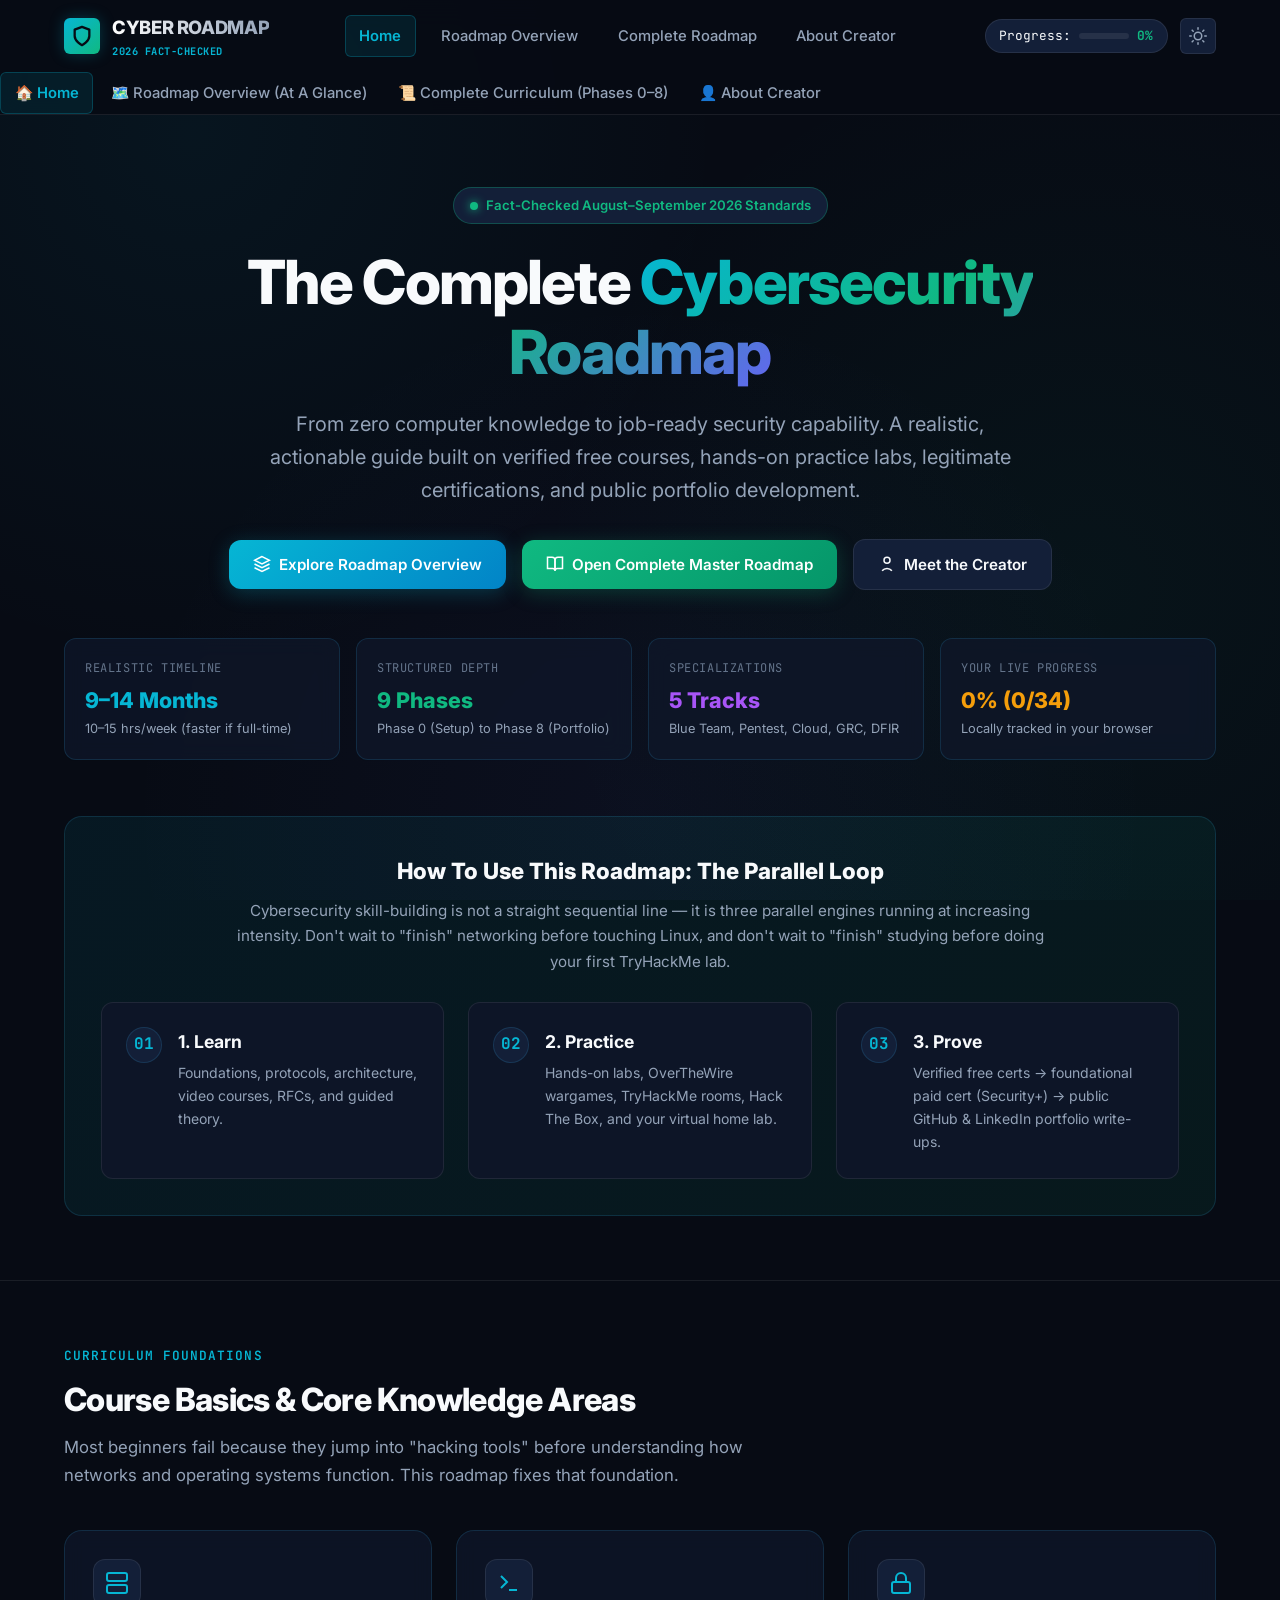
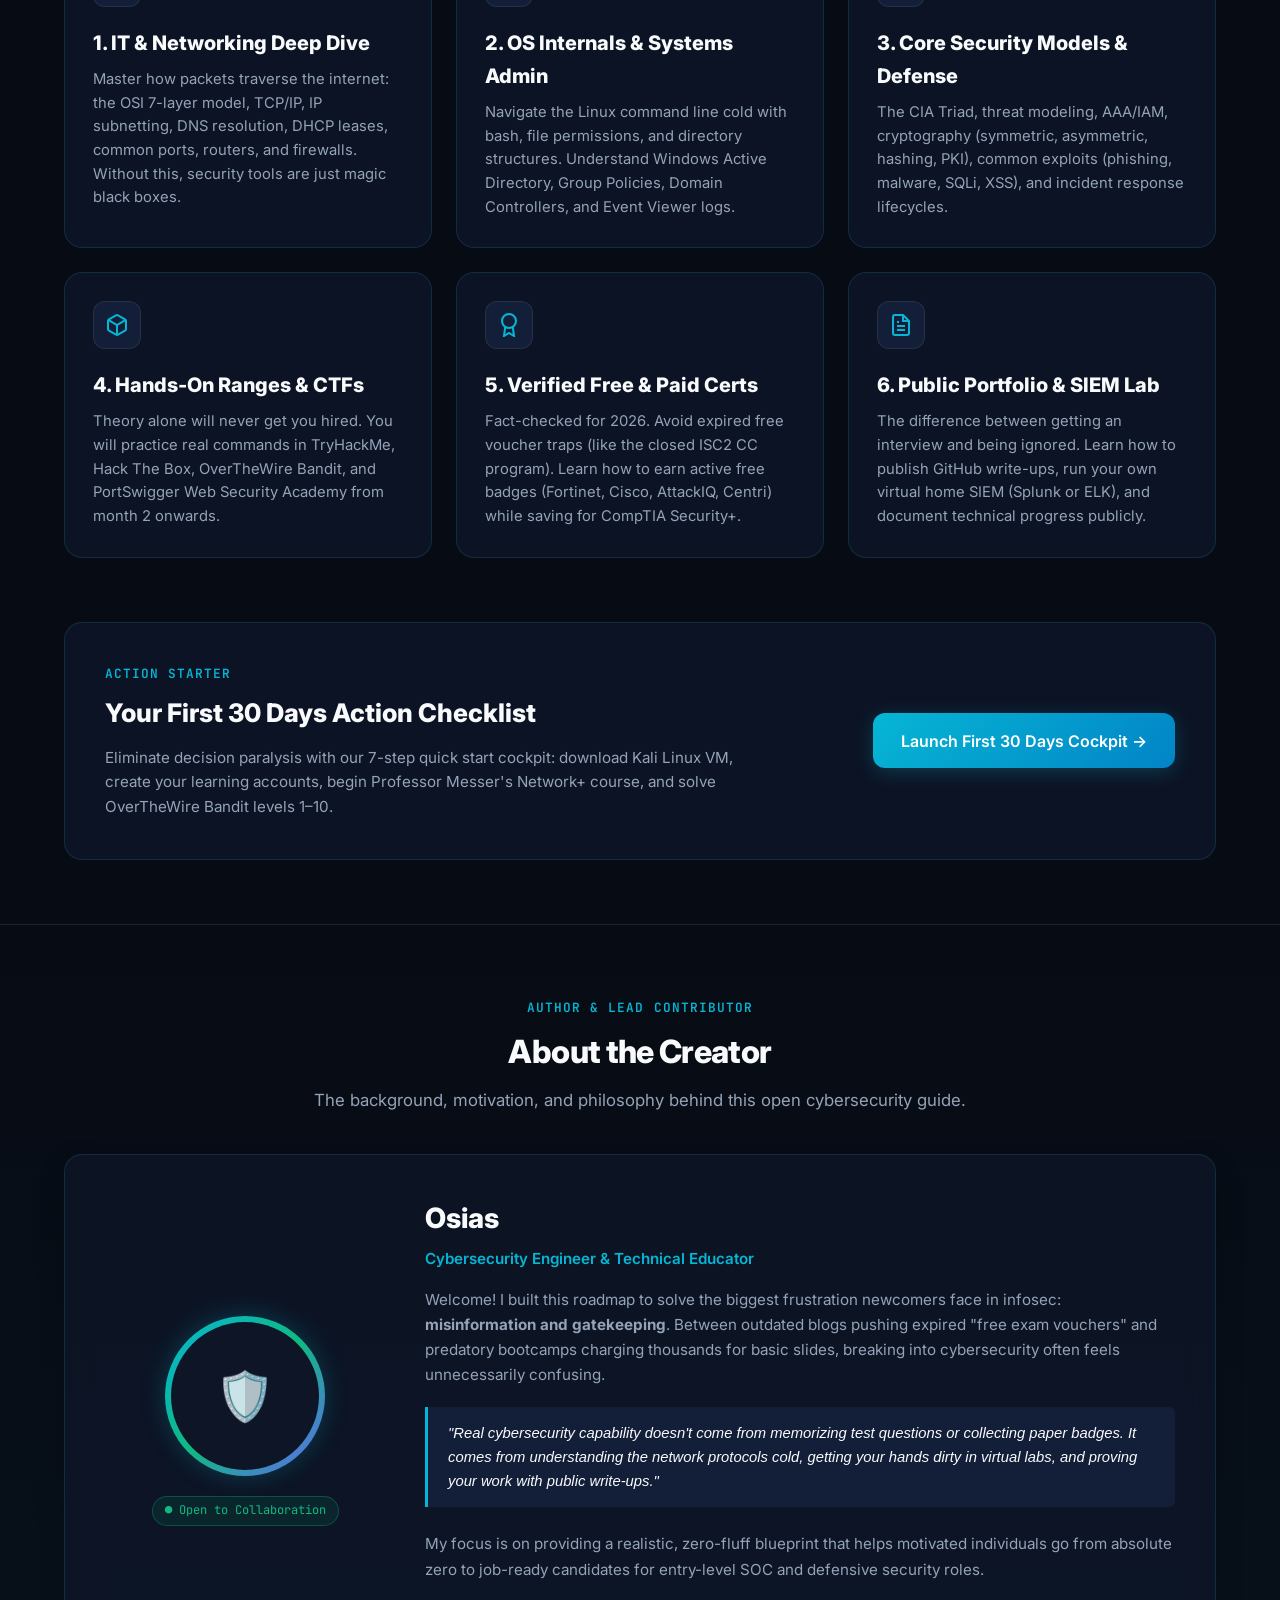
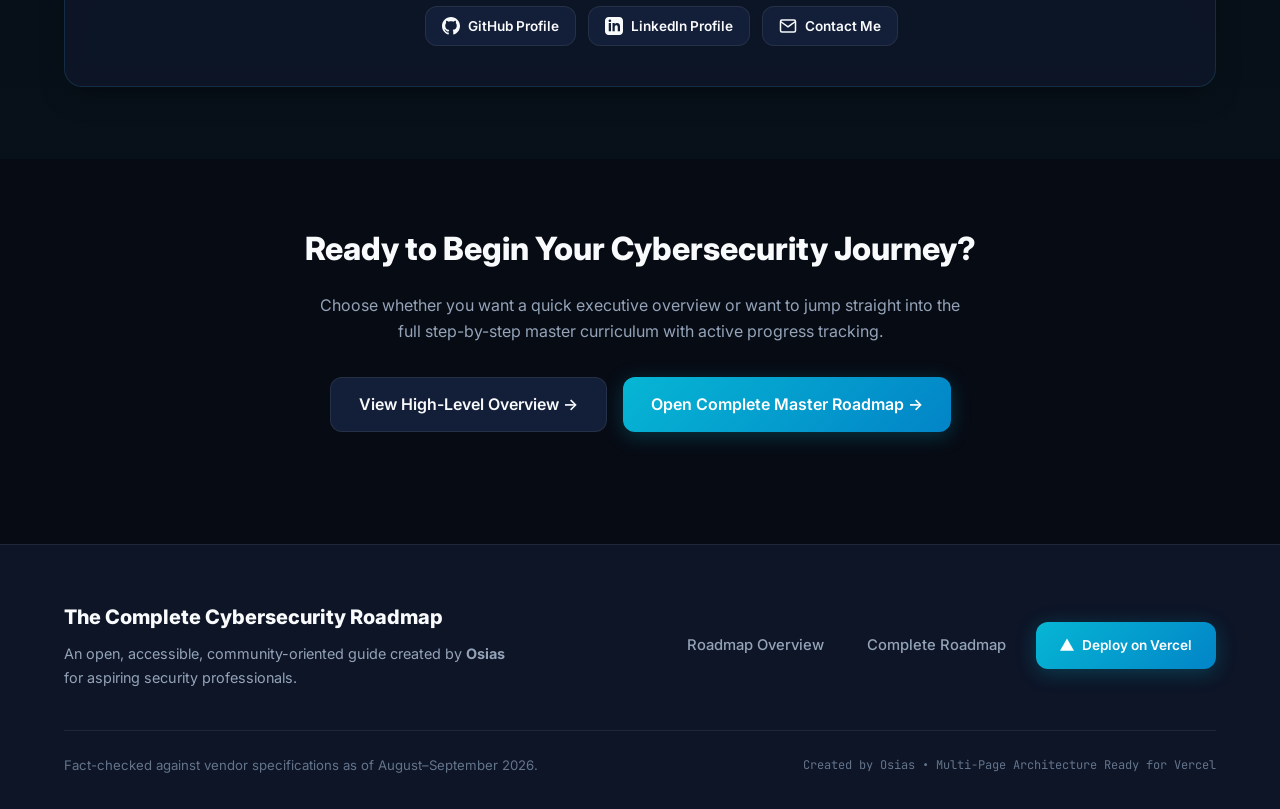
==== commit e968bde2: "Enhance: Restructure into professional multi-page architecture (Home with Creator, Overview, Full Ro" ====
--- a/index.html
+++ b/index.html
@@ -6,10 +6,10 @@
   <title>Cybersecurity Roadmap | Zero Knowledge → Job-Ready Skills</title>
   
   <!-- SEO & Social Meta Tags -->
-  <meta name="description" content="The complete, fact-checked cybersecurity roadmap for beginners. Zero knowledge to job-ready skills in 9–14 months with verified free resources, active free certs, and hands-on labs.">
-  <meta name="keywords" content="cybersecurity roadmap, learn ethical hacking, soc analyst career path, free cybersecurity certs, compTIA security+, tryhackme, hack the box">
+  <meta name="description" content="The complete, fact-checked cybersecurity roadmap. Learn fundamentals, practice in hands-on labs, earn verified free certs, and build a portfolio to get job-ready in 9–14 months.">
+  <meta name="keywords" content="cybersecurity roadmap, cyber security beginner guide, learn hacking, soc analyst, penetration testing, comptia security+, free cybersecurity courses">
   <meta property="og:title" content="The Complete Cybersecurity Roadmap">
-  <meta property="og:description" content="Zero Knowledge → Job-Ready Skills. A realistic guide with verified free certifications and hands-on practice.">
+  <meta property="og:description" content="Zero Knowledge → Job-Ready Skills. Built for real capability.">
   <meta property="og:type" content="website">
 
   <!-- Favicon SVG -->
@@ -28,7 +28,7 @@
   <!-- Sticky Top Navigation -->
   <header class="site-header">
     <div class="container nav-container">
-      <a href="#" class="brand-wrapper" aria-label="Cybersecurity Roadmap Home">
+      <a href="index.html" class="brand-wrapper" aria-label="Cybersecurity Roadmap Home">
         <div class="brand-icon">
           <svg width="22" height="22" viewBox="0 0 24 24" fill="none" stroke="currentColor" stroke-width="2.5" stroke-linecap="round" stroke-linejoin="round">
             <path d="M12 22s8-4 8-10V5l-8-3-8 3v7c0 6 8 10 8 10z"></path>
@@ -42,13 +42,10 @@
 
       <!-- Desktop Nav Links -->
       <nav class="nav-links" aria-label="Main Navigation">
-        <a href="#first30" class="nav-link">First 30 Days</a>
-        <a href="#phases" class="nav-link">Phases 0–8</a>
-        <a href="#specializations" class="nav-link">Specializations</a>
-        <a href="#certifications" class="nav-link">Certifications</a>
-        <a href="#timeline" class="nav-link">Timeline</a>
-        <a href="#mistakes" class="nav-link">Mistakes</a>
-        <a href="#creators" class="nav-link">Creators</a>
+        <a href="index.html" class="nav-link active">Home</a>
+        <a href="overview.html" class="nav-link">Roadmap Overview</a>
+        <a href="roadmap.html" class="nav-link">Complete Roadmap</a>
+        <a href="#creator" class="nav-link">About Creator</a>
       </nav>
 
       <!-- Navigation Actions: Progress & Theme Toggle -->
@@ -73,13 +70,10 @@
 
     <!-- Mobile Drawer Navigation -->
     <div class="mobile-nav-drawer hidden" id="mobileNavDrawer">
-      <a href="#first30" class="nav-link">⚡ First 30 Days Checklist</a>
-      <a href="#phases" class="nav-link">🗺️ Complete Curriculum (Phases 0–8)</a>
-      <a href="#specializations" class="nav-link">🎯 Specialization Tracks</a>
-      <a href="#certifications" class="nav-link">📜 Certifications Hub (Verified 2026)</a>
-      <a href="#timeline" class="nav-link">📅 Month-by-Month Schedule</a>
-      <a href="#mistakes" class="nav-link">⚠️ Common Traps to Avoid</a>
-      <a href="#creators" class="nav-link">📺 Recommended YouTube Mentors</a>
+      <a href="index.html" class="nav-link active">🏠 Home</a>
+      <a href="overview.html" class="nav-link">🗺️ Roadmap Overview (At A Glance)</a>
+      <a href="roadmap.html" class="nav-link">📜 Complete Curriculum (Phases 0–8)</a>
+      <a href="#creator" class="nav-link">👤 About Creator</a>
     </div>
   </header>
 
@@ -89,7 +83,7 @@
       <div class="container">
         <div class="hero-pill">
           <span class="pulse-dot"></span>
-          Verified August–September 2026 Standards
+          Fact-Checked August–September 2026 Standards
         </div>
 
         <h1 class="hero-title">
@@ -97,22 +91,22 @@
         </h1>
         
         <p class="hero-subtitle">
-          From zero computer knowledge to job-ready security capability. A realistic, actionable guide focused on verified free courses, hands-on practice labs, legitimate certifications, and portfolio building.
+          From zero computer knowledge to job-ready security capability. A realistic, actionable guide built on verified free courses, hands-on practice labs, legitimate certifications, and public portfolio development.
         </p>
 
         <div class="hero-cta-group">
-          <a href="#first30" class="btn btn-primary">
-            <svg width="18" height="18" viewBox="0 0 24 24" fill="none" stroke="currentColor" stroke-width="2.2"><polygon points="13 2 3 14 12 14 11 22 21 10 12 10 13 2"></polygon></svg>
-            Start Your First 30 Days
-          </a>
-          <a href="#phases" class="btn btn-outline">
+          <a href="overview.html" class="btn btn-primary">
+            <svg width="18" height="18" viewBox="0 0 24 24" fill="none" stroke="currentColor" stroke-width="2"><polygon points="12 2 2 7 12 12 22 7 12 2"></polygon><polyline points="2 17 12 22 22 17"></polyline><polyline points="2 12 12 17 22 12"></polyline></svg>
+            Explore Roadmap Overview
+          </a>
+          <a href="roadmap.html" class="btn btn-emerald">
             <svg width="18" height="18" viewBox="0 0 24 24" fill="none" stroke="currentColor" stroke-width="2"><path d="M2 3h6a4 4 0 0 1 4 4v14a3 3 0 0 0-3-3H2z"></path><path d="M22 3h-6a4 4 0 0 0-4 4v14a3 3 0 0 1 3-3h7z"></path></svg>
-            Browse All 9 Phases
-          </a>
-          <button class="btn btn-outline" id="printRoadmapBtn" title="Export or Print Roadmap as PDF">
-            <svg width="18" height="18" viewBox="0 0 24 24" fill="none" stroke="currentColor" stroke-width="2"><polyline points="6 9 6 2 18 2 18 9"></polyline><path d="M6 18H4a2 2 0 0 1-2-2v-5a2 2 0 0 1 2-2h16a2 2 0 0 1 2 2v5a2 2 0 0 1-2 2h-2"></path><rect x="6" y="14" width="12" height="8"></rect></svg>
-            Print / PDF
-          </button>
+            Open Complete Master Roadmap
+          </a>
+          <a href="#creator" class="btn btn-outline">
+            <svg width="18" height="18" viewBox="0 0 24 24" fill="none" stroke="currentColor" stroke-width="2"><circle cx="12" cy="7" r="4"></circle><path d="M5.5 21a8.38 8.38 0 0 1 13 0"></path></svg>
+            Meet the Creator
+          </a>
         </div>
 
         <!-- Quick Stats Grid -->
@@ -123,31 +117,31 @@
             <div class="stat-desc">10–15 hrs/week (faster if full-time)</div>
           </div>
           <div class="stat-card">
-            <div class="stat-label">Curriculum Depth</div>
+            <div class="stat-label">Structured Depth</div>
             <div class="stat-value" style="color: var(--accent-emerald);">9 Phases</div>
             <div class="stat-desc">Phase 0 (Setup) to Phase 8 (Portfolio)</div>
           </div>
           <div class="stat-card">
-            <div class="stat-label">Career Specializations</div>
+            <div class="stat-label">Specializations</div>
             <div class="stat-value" style="color: var(--accent-purple);">5 Tracks</div>
             <div class="stat-desc">Blue Team, Pentest, Cloud, GRC, DFIR</div>
           </div>
           <div class="stat-card">
             <div class="stat-label">Your Live Progress</div>
             <div class="stat-value" id="heroProgressValue" style="color: var(--accent-amber);">0% (0/0)</div>
-            <div class="stat-desc">Persisted in browser localStorage</div>
-          </div>
-        </div>
-      </div>
-    </section>
-
-    <!-- Core Philosophy: The Parallel Loop -->
-    <div class="container">
+            <div class="stat-desc">Locally tracked in your browser</div>
+          </div>
+        </div>
+      </div>
+    </section>
+
+    <!-- Core Learning Philosophy: The Parallel Loop -->
+    <section class="container" style="margin-bottom: 4rem;">
       <div class="philosophy-banner">
         <div class="philosophy-header">
           <h2 class="philosophy-title">How To Use This Roadmap: The Parallel Loop</h2>
           <p style="color: var(--text-muted); font-size: 0.95rem; max-width: 820px; margin: 0 auto;">
-            Cybersecurity skill-building is not a strict linear line — it is three parallel engines running continuously at increasing intensity. Don't wait to "finish" networking before touching Linux, and don't wait to "finish" studying before doing your first TryHackMe lab.
+            Cybersecurity skill-building is not a straight sequential line — it is three parallel engines running at increasing intensity. Don't wait to "finish" networking before touching Linux, and don't wait to "finish" studying before doing your first TryHackMe lab.
           </p>
         </div>
 
@@ -175,187 +169,170 @@
           </div>
         </div>
       </div>
-    </div>
-
-    <!-- Section 1: First 30 Days Action Checklist -->
-    <section class="section" id="first30">
+    </section>
+
+    <!-- Course Basics & What Makes This Different -->
+    <section class="section" id="course-basics">
       <div class="container">
         <div class="section-head">
-          <span class="section-tag">Quick Start Cockpit</span>
-          <h2 class="section-title">Your First 30 Days — Action Checklist</h2>
+          <span class="section-tag">Curriculum Foundations</span>
+          <h2 class="section-title">Course Basics & Core Knowledge Areas</h2>
           <p class="section-subtitle">
-            Tackle these 7 foundational items during your first month. Check each box as you complete it — your progress saves automatically.
-          </p>
-        </div>
-
-        <div class="checklist-grid" id="checklistContainer">
-          <!-- Dynamically populated from roadmap-data.js -->
-        </div>
-      </div>
-    </section>
-
-    <!-- Section 2: Full Curriculum (Phases 0 - 8) -->
-    <section class="section" id="phases">
+            Most beginners fail because they jump into "hacking tools" before understanding how networks and operating systems function. This roadmap fixes that foundation.
+          </p>
+        </div>
+
+        <div class="course-basics-grid">
+          <div class="course-basic-card">
+            <div class="basic-card-icon">
+              <svg width="24" height="24" viewBox="0 0 24 24" fill="none" stroke="currentColor" stroke-width="2"><rect x="2" y="2" width="20" height="8" rx="2" ry="2"></rect><rect x="2" y="14" width="20" height="8" rx="2" ry="2"></rect><line x1="6" y1="6" x2="6.01" y2="6"></line><line x1="6" y1="18" x2="6.01" y2="18"></line></svg>
+            </div>
+            <h3>1. IT & Networking Deep Dive</h3>
+            <p>
+              Master how packets traverse the internet: the OSI 7-layer model, TCP/IP, IP subnetting, DNS resolution, DHCP leases, common ports, routers, and firewalls. Without this, security tools are just magic black boxes.
+            </p>
+          </div>
+
+          <div class="course-basic-card">
+            <div class="basic-card-icon">
+              <svg width="24" height="24" viewBox="0 0 24 24" fill="none" stroke="currentColor" stroke-width="2"><polyline points="4 17 10 11 4 5"></polyline><line x1="12" y1="19" x2="20" y2="19"></line></svg>
+            </div>
+            <h3>2. OS Internals & Systems Admin</h3>
+            <p>
+              Navigate the Linux command line cold with bash, file permissions, and directory structures. Understand Windows Active Directory, Group Policies, Domain Controllers, and Event Viewer logs.
+            </p>
+          </div>
+
+          <div class="course-basic-card">
+            <div class="basic-card-icon">
+              <svg width="24" height="24" viewBox="0 0 24 24" fill="none" stroke="currentColor" stroke-width="2"><rect x="3" y="11" width="18" height="11" rx="2" ry="2"></rect><path d="M7 11V7a5 5 0 0 1 10 0v4"></path></svg>
+            </div>
+            <h3>3. Core Security Models & Defense</h3>
+            <p>
+              The CIA Triad, threat modeling, AAA/IAM, cryptography (symmetric, asymmetric, hashing, PKI), common exploits (phishing, malware, SQLi, XSS), and incident response lifecycles.
+            </p>
+          </div>
+
+          <div class="course-basic-card">
+            <div class="basic-card-icon">
+              <svg width="24" height="24" viewBox="0 0 24 24" fill="none" stroke="currentColor" stroke-width="2"><path d="M21 16V8a2 2 0 0 0-1-1.73l-7-4a2 2 0 0 0-2 0l-7 4A2 2 0 0 0 3 8v8a2 2 0 0 0 1 1.73l7 4a2 2 0 0 0 2 0l7-4A2 2 0 0 0 21 16z"></path><polyline points="3.27 6.96 12 12.01 20.73 6.96"></polyline><line x1="12" y1="22.08" x2="12" y2="12"></line></svg>
+            </div>
+            <h3>4. Hands-On Ranges & CTFs</h3>
+            <p>
+              Theory alone will never get you hired. You will practice real commands in TryHackMe, Hack The Box, OverTheWire Bandit, and PortSwigger Web Security Academy from month 2 onwards.
+            </p>
+          </div>
+
+          <div class="course-basic-card">
+            <div class="basic-card-icon">
+              <svg width="24" height="24" viewBox="0 0 24 24" fill="none" stroke="currentColor" stroke-width="2"><circle cx="12" cy="8" r="7"></circle><polyline points="8.21 13.89 7 23 12 20 17 23 15.79 13.88"></polyline></svg>
+            </div>
+            <h3>5. Verified Free & Paid Certs</h3>
+            <p>
+              Fact-checked for 2026. Avoid expired free voucher traps (like the closed ISC2 CC program). Learn how to earn active free badges (Fortinet, Cisco, AttackIQ, Centri) while saving for CompTIA Security+.
+            </p>
+          </div>
+
+          <div class="course-basic-card">
+            <div class="basic-card-icon">
+              <svg width="24" height="24" viewBox="0 0 24 24" fill="none" stroke="currentColor" stroke-width="2"><path d="M14 2H6a2 2 0 0 0-2 2v16a2 2 0 0 0 2 2h12a2 2 0 0 0 2-2V8z"></path><polyline points="14 2 14 8 20 8"></polyline><line x1="16" y1="13" x2="8" y2="13"></line><line x1="16" y1="17" x2="8" y2="17"></line><polyline points="10 9 9 9 8 9"></polyline></svg>
+            </div>
+            <h3>6. Public Portfolio & SIEM Lab</h3>
+            <p>
+              The difference between getting an interview and being ignored. Learn how to publish GitHub write-ups, run your own virtual home SIEM (Splunk or ELK), and document technical progress publicly.
+            </p>
+          </div>
+        </div>
+      </div>
+    </section>
+
+    <!-- First 30 Days Teaser -->
+    <section class="container" style="margin-bottom: 4rem;">
+      <div style="background: var(--card-bg); border: 1px solid var(--card-border); border-radius: var(--radius-lg); padding: 2.5rem; display: flex; justify-content: space-between; align-items: center; flex-wrap: wrap; gap: 2rem;">
+        <div style="max-width: 650px;">
+          <span class="section-tag" style="display: block; margin-bottom: 0.5rem;">Action Starter</span>
+          <h3 style="font-size: 1.6rem; font-weight: 800; margin-bottom: 0.75rem;">Your First 30 Days Action Checklist</h3>
+          <p style="color: var(--text-muted); font-size: 0.95rem; line-height: 1.6;">
+            Eliminate decision paralysis with our 7-step quick start cockpit: download Kali Linux VM, create your learning accounts, begin Professor Messer's Network+ course, and solve OverTheWire Bandit levels 1–10.
+          </p>
+        </div>
+        <div>
+          <a href="roadmap.html#first30" class="btn btn-primary" style="font-size: 1rem; padding: 0.9rem 1.75rem;">
+            Launch First 30 Days Cockpit →
+          </a>
+        </div>
+      </div>
+    </section>
+
+    <!-- About the Creator Section -->
+    <section class="creator-section" id="creator">
       <div class="container">
-        <div class="section-head">
-          <span class="section-tag">Step-by-Step Curriculum</span>
-          <h2 class="section-title">Phases 0 Through 8: Zero Knowledge → Job Ready</h2>
+        <div class="section-head" style="text-align: center; align-items: center;">
+          <span class="section-tag">Author & Lead Contributor</span>
+          <h2 class="section-title">About the Creator</h2>
           <p class="section-subtitle">
-            Detailed breakdown of every phase, key topics, verified free resources, and readiness milestones. Click any phase header to toggle details or use the controls below.
-          </p>
-        </div>
-
-        <!-- Toolbar for Phases -->
-        <div class="toolbar-wrap">
-          <div style="display: flex; gap: 0.75rem; align-items: center; flex-wrap: wrap;">
-            <button class="btn btn-outline" id="expandAllPhasesBtn" style="padding: 0.4rem 0.85rem; font-size: 0.825rem;">
-              Expand All
-            </button>
-            <button class="btn btn-outline" id="collapseAllPhasesBtn" style="padding: 0.4rem 0.85rem; font-size: 0.825rem;">
-              Collapse All
-            </button>
-          </div>
-          <div style="font-size: 0.85rem; color: var(--text-subtle); font-family: var(--font-mono);">
-            💡 Check topic boxes inside each phase to track your mastery
-          </div>
-        </div>
-
-        <!-- Phases Container -->
-        <div class="phases-wrapper" id="phasesContainer">
-          <!-- Dynamically populated from roadmap-data.js -->
-        </div>
-      </div>
-    </section>
-
-    <!-- Section 3: Specialization Tracks Explorer -->
-    <section class="section" id="specializations">
-      <div class="container">
-        <div class="section-head">
-          <span class="section-tag">Career Paths (Phase 4 & 7)</span>
-          <h2 class="section-title">Specialization Tracks Explorer</h2>
-          <p class="section-subtitle">
-            By Month 4–6, you will have discovered which aspect of security excites you. Select any track below to compare job titles, daily tools, verified free labs, and paid certification goals.
-          </p>
-        </div>
-
-        <div class="tracks-explorer">
-          <!-- Track Selector Tabs -->
-          <div class="track-tabs" id="trackTabsContainer">
-            <!-- Populated by app.js -->
-          </div>
-
-          <!-- Active Track Content Pane -->
-          <div id="trackDetailsContainer">
-            <!-- Populated by app.js -->
-          </div>
-        </div>
-      </div>
-    </section>
-
-    <!-- Section 4: Certifications Directory & Fact Check -->
-    <section class="section" id="certifications">
-      <div class="container">
-        <div class="section-head">
-          <span class="section-tag">Credentials Hub</span>
-          <h2 class="section-title">Certifications Directory & 2026 Reality Check</h2>
-          <p class="section-subtitle">
-            Avoid dead links and expired promotions. Below is what is verified genuinely free right now, alongside high-value paid certifications worth saving for.
-          </p>
-        </div>
-
-        <!-- Prominent Expired Certs Warning Banner -->
-        <div class="honesty-banner">
-          <div class="honesty-head">
-            <svg width="22" height="22" viewBox="0 0 24 24" fill="none" stroke="currentColor" stroke-width="2.5"><polygon points="7.86 2 16.14 2 22 7.86 22 16.14 16.14 22 7.86 22 2 16.14 2 7.86 7.86 2"></polygon><line x1="12" y1="8" x2="12" y2="12"></line><line x1="12" y1="16" x2="12.01" y2="16"></line></svg>
-            2026 Fact Check: Popular "Free Certifications" That Are No Longer Free
-          </div>
-          <p style="font-size: 0.9rem; color: var(--text-muted); margin-bottom: 1.25rem;">
-            Do not waste hours chasing expired promotional vouchers you see in older Reddit threads or YouTube tutorials:
-          </p>
-          <div class="expired-grid" id="expiredCertsGrid">
-            <!-- Populated by app.js -->
-          </div>
-        </div>
-
-        <!-- Filter & Search Toolbar -->
-        <div class="toolbar-wrap">
-          <div class="filter-pills">
-            <button class="filter-btn active" data-cert-filter="all">All Certifications</button>
-            <button class="filter-btn" data-cert-filter="free">100% Free Verified</button>
-            <button class="filter-btn" data-cert-filter="training-only">Free Training / Paid Exam</button>
-            <button class="filter-btn" data-cert-filter="paid">Paid Industry Targets</button>
-          </div>
-          <div class="search-box">
-            <svg class="search-icon" width="16" height="16" viewBox="0 0 24 24" fill="none" stroke="currentColor" stroke-width="2"><circle cx="11" cy="11" r="8"></circle><line x1="21" y1="21" x2="16.65" y2="16.65"></line></svg>
-            <input type="text" id="certSearchInput" placeholder="Filter certifications by name, issuer...">
-          </div>
-        </div>
-
-        <!-- Certifications Cards Grid -->
-        <div class="certs-grid" id="certsContainer">
-          <!-- Populated by app.js -->
-        </div>
-      </div>
-    </section>
-
-    <!-- Section 5: Month-by-Month Summary -->
-    <section class="section" id="timeline">
-      <div class="container">
-        <div class="section-head">
-          <span class="section-tag">Strategic Cadence</span>
-          <h2 class="section-title">Realistic Month-by-Month Schedule</h2>
-          <p class="section-subtitle">
-            How your 9–14 months unfold in practice when balancing learning, labs, credentials, and portfolio work.
-          </p>
-        </div>
-
-        <div class="timeline-table-wrap">
-          <table class="timeline-table">
-            <thead>
-              <tr>
-                <th style="width: 25%;">Months</th>
-                <th>Primary Focus & Core Milestones</th>
-              </tr>
-            </thead>
-            <tbody id="monthTableBody">
-              <!-- Populated by app.js -->
-            </tbody>
-          </table>
-        </div>
-      </div>
-    </section>
-
-    <!-- Section 6: Common Mistakes to Avoid -->
-    <section class="section" id="mistakes">
-      <div class="container">
-        <div class="section-head">
-          <span class="section-tag">Career Guardrails</span>
-          <h2 class="section-title">5 Critical Mistakes Beginners Must Avoid</h2>
-          <p class="section-subtitle">
-            Save hundreds of hours by recognizing these common pitfalls early in your journey.
-          </p>
-        </div>
-
-        <div class="mistakes-grid" id="mistakesContainer">
-          <!-- Populated by app.js -->
-        </div>
-      </div>
-    </section>
-
-    <!-- Section 7: Curated YouTube Mentors -->
-    <section class="section" id="creators">
-      <div class="container">
-        <div class="section-head">
-          <span class="section-tag">Verified Learning Channels</span>
-          <h2 class="section-title">Free YouTube Channels Worth Following</h2>
-          <p class="section-subtitle">
-            Pure technical learning and walkthroughs — not clickbait or get-rich-quick career hype.
-          </p>
-        </div>
-
-        <div class="creators-grid" id="creatorsContainer">
-          <!-- Populated by app.js -->
-        </div>
+            The background, motivation, and philosophy behind this open cybersecurity guide.
+          </p>
+        </div>
+
+        <div class="creator-card-main">
+          <div class="creator-avatar-wrap">
+            <div class="creator-avatar-ring">
+              <div class="creator-avatar-inner">
+                🛡️
+              </div>
+            </div>
+            <span class="creator-status-badge">● Open to Collaboration</span>
+          </div>
+
+          <div class="creator-info">
+            <h3>Osias</h3>
+            <div class="creator-title-tag">Cybersecurity Engineer & Technical Educator</div>
+            
+            <p class="creator-bio">
+              Welcome! I built this roadmap to solve the biggest frustration newcomers face in infosec: <strong>misinformation and gatekeeping</strong>. Between outdated blogs pushing expired "free exam vouchers" and predatory bootcamps charging thousands for basic slides, breaking into cybersecurity often feels unnecessarily confusing.
+            </p>
+
+            <div class="creator-quote">
+              "Real cybersecurity capability doesn't come from memorizing test questions or collecting paper badges. It comes from understanding the network protocols cold, getting your hands dirty in virtual labs, and proving your work with public write-ups."
+            </div>
+
+            <p class="creator-bio" style="margin-bottom: 1.5rem;">
+              My focus is on providing a realistic, zero-fluff blueprint that helps motivated individuals go from absolute zero to job-ready candidates for entry-level SOC and defensive security roles.
+            </p>
+
+            <div class="creator-social-links">
+              <a href="https://github.com" target="_blank" rel="noopener noreferrer" class="social-link-btn">
+                <svg width="18" height="18" viewBox="0 0 24 24" fill="currentColor"><path d="M12 0c-6.626 0-12 5.373-12 12 0 5.302 3.438 9.8 8.207 11.387.599.111.793-.261.793-.577v-2.234c-3.338.726-4.033-1.416-4.033-1.416-.546-1.387-1.333-1.756-1.333-1.756-1.089-.745.083-.729.083-.729 1.205.084 1.839 1.237 1.839 1.237 1.07 1.834 2.807 1.304 3.492.997.107-.775.418-1.305.762-1.604-2.665-.305-5.467-1.334-5.467-5.931 0-1.311.469-2.381 1.236-3.221-.124-.303-.535-1.524.117-3.176 0 0 1.008-.322 3.301 1.23.957-.266 1.983-.399 3.003-.404 1.02.005 2.047.138 3.006.404 2.291-1.552 3.297-1.23 3.297-1.23.653 1.653.242 2.874.118 3.176.77.84 1.235 1.911 1.235 3.221 0 4.609-2.807 5.624-5.479 5.921.43.372.823 1.102.823 2.222v3.293c0 .319.192.694.801.576 4.765-1.589 8.199-6.086 8.199-11.386 0-6.627-5.373-12-12-12z"/></svg>
+                GitHub Profile
+              </a>
+              <a href="https://linkedin.com" target="_blank" rel="noopener noreferrer" class="social-link-btn">
+                <svg width="18" height="18" viewBox="0 0 24 24" fill="currentColor"><path d="M19 0h-14c-2.761 0-5 2.239-5 5v14c0 2.761 2.239 5 5 5h14c2.762 0 5-2.239 5-5v-14c0-2.761-2.238-5-5-5zm-11 19h-3v-11h3v11zm-1.5-12.268c-.966 0-1.75-.79-1.75-1.764s.784-1.764 1.75-1.764 1.75.79 1.75 1.764-.783 1.764-1.75 1.764zm13.5 12.268h-3v-5.604c0-3.368-4-3.113-4 0v5.604h-3v-11h3v1.765c1.396-2.586 7-2.777 7 2.476v6.759z"/></svg>
+                LinkedIn Profile
+              </a>
+              <a href="mailto:osias@example.com" class="social-link-btn">
+                <svg width="18" height="18" viewBox="0 0 24 24" fill="none" stroke="currentColor" stroke-width="2"><path d="M4 4h16c1.1 0 2 .9 2 2v12c0 1.1-.9 2-2 2H4c-1.1 0-2-.9-2-2V6c0-1.1.9-2 2-2z"></path><polyline points="22,6 12,13 2,6"></polyline></svg>
+                Contact Me
+              </a>
+            </div>
+          </div>
+        </div>
+      </div>
+    </section>
+
+    <!-- Bottom Launch Banner -->
+    <section class="container" style="padding: 4rem 1.5rem 2rem; text-align: center;">
+      <h2 style="font-size: 2rem; font-weight: 800; margin-bottom: 1rem;">Ready to Begin Your Cybersecurity Journey?</h2>
+      <p style="color: var(--text-muted); max-width: 650px; margin: 0 auto 2rem;">
+        Choose whether you want a quick executive overview or want to jump straight into the full step-by-step master curriculum with active progress tracking.
+      </p>
+      <div style="display: flex; gap: 1rem; justify-content: center; flex-wrap: wrap;">
+        <a href="overview.html" class="btn btn-outline" style="font-size: 1rem; padding: 0.85rem 1.75rem;">
+          View High-Level Overview →
+        </a>
+        <a href="roadmap.html" class="btn btn-primary" style="font-size: 1rem; padding: 0.85rem 1.75rem;">
+          Open Complete Master Roadmap →
+        </a>
       </div>
     </section>
   </main>
@@ -367,14 +344,12 @@
         <div class="footer-brand">
           <h4>The Complete Cybersecurity Roadmap</h4>
           <p>
-            An open, accessible, community-oriented guide for aspiring security professionals. Zero fluff, 100% practical capability.
+            An open, accessible, community-oriented guide created by <strong>Osias</strong> for aspiring security professionals.
           </p>
         </div>
         <div class="footer-actions">
-          <button class="btn btn-outline" id="resetProgressBtn" style="font-size: 0.85rem; color: var(--accent-rose); border-color: rgba(244, 63, 94, 0.3);">
-            <svg width="14" height="14" viewBox="0 0 24 24" fill="none" stroke="currentColor" stroke-width="2"><polyline points="1 4 1 10 7 10"></polyline><path d="M3.51 15a9 9 0 1 0 2.13-9.36L1 10"></path></svg>
-            Reset Progress
-          </button>
+          <a href="overview.html" class="nav-link">Roadmap Overview</a>
+          <a href="roadmap.html" class="nav-link">Complete Roadmap</a>
           <a href="https://vercel.com" target="_blank" rel="noopener noreferrer" class="btn btn-primary" style="font-size: 0.85rem;">
             <svg width="14" height="14" viewBox="0 0 24 24" fill="currentColor"><path d="M12 1L24 22H0L12 1Z"/></svg>
             Deploy on Vercel
@@ -387,7 +362,7 @@
           <span>Fact-checked against vendor specifications as of August–September 2026.</span>
         </div>
         <div style="font-family: var(--font-mono); font-size: 0.75rem;">
-          Designed for 1-Click Vercel Deployment & Offline Persistence
+          Created by Osias • Multi-Page Architecture Ready for Vercel
         </div>
       </div>
     </div>
--- a/css/style.css
+++ b/css/style.css
@@ -1,6 +1,6 @@
 /* ==========================================================================
-   Cybersecurity Roadmap - Design System & Modern Stylesheet
-   Verified for 2026 Standards | High-Performance CSS
+   Cybersecurity Roadmap - Multi-Page Design System & Stylesheet
+   Verified for 2026 Standards | High-Performance Modern CSS
    ========================================================================== */
 
 :root {
@@ -27,7 +27,7 @@
   --accent-rose: #f43f5e;
   --accent-purple: #a855f7;
 
-  --nav-bg: rgba(7, 11, 20, 0.85);
+  --nav-bg: rgba(7, 11, 20, 0.88);
   --border-subtle: rgba(255, 255, 255, 0.08);
   --shadow-glow: 0 0 25px rgba(6, 182, 212, 0.15);
   --shadow-card: 0 10px 30px -10px rgba(0, 0, 0, 0.5);
@@ -57,7 +57,7 @@
   --text-muted: #475569;
   --text-subtle: #64748b;
 
-  --nav-bg: rgba(248, 250, 252, 0.9);
+  --nav-bg: rgba(248, 250, 252, 0.92);
   --border-subtle: rgba(0, 0, 0, 0.08);
   --shadow-glow: 0 0 25px rgba(6, 182, 212, 0.1);
   --shadow-card: 0 8px 24px -6px rgba(15, 23, 42, 0.08);
@@ -129,7 +129,7 @@
 }
 
 /* ==========================================================================
-   Top Navigation Bar
+   Top Navigation Bar (Multi-Page Aware)
    ========================================================================== */
 
 .site-header {
@@ -147,7 +147,7 @@
   display: flex;
   align-items: center;
   justify-content: space-between;
-  height: 4.25rem;
+  height: 4.5rem;
   gap: 1rem;
 }
 
@@ -201,20 +201,31 @@
 .nav-links {
   display: flex;
   align-items: center;
-  gap: 1.25rem;
+  gap: 0.75rem;
 }
 
 .nav-link {
-  font-size: 0.9rem;
+  font-size: 0.925rem;
   font-weight: 500;
   color: var(--text-muted);
-  transition: color var(--transition-fast);
-  padding: 0.4rem 0.6rem;
+  transition: all var(--transition-fast);
+  padding: 0.5rem 0.85rem;
   border-radius: var(--radius-sm);
-}
-
-.nav-link:hover, .nav-link.active {
+  display: inline-flex;
+  align-items: center;
+  gap: 0.4rem;
+}
+
+.nav-link:hover {
+  color: var(--text-main);
+  background-color: rgba(255, 255, 255, 0.04);
+}
+
+.nav-link.active {
   color: var(--accent-cyan);
+  background-color: rgba(6, 182, 212, 0.1);
+  border: 1px solid rgba(6, 182, 212, 0.25);
+  font-weight: 600;
 }
 
 .nav-actions {
@@ -317,7 +328,7 @@
   line-height: 1.15;
   letter-spacing: -0.03em;
   margin-bottom: 1.25rem;
-  max-width: 900px;
+  max-width: 920px;
   margin-left: auto;
   margin-right: auto;
 }
@@ -331,7 +342,7 @@
 .hero-subtitle {
   font-size: clamp(1.05rem, 2vw, 1.25rem);
   color: var(--text-muted);
-  max-width: 760px;
+  max-width: 780px;
   margin: 0 auto 2rem;
 }
 
@@ -347,6 +358,7 @@
 .btn {
   display: inline-flex;
   align-items: center;
+  justify-content: center;
   gap: 0.5rem;
   padding: 0.75rem 1.5rem;
   border-radius: var(--radius-md);
@@ -366,6 +378,17 @@
   box-shadow: 0 6px 25px rgba(6, 182, 212, 0.4);
 }
 
+.btn-emerald {
+  background: linear-gradient(135deg, var(--accent-emerald), #059669);
+  color: #ffffff;
+  box-shadow: 0 4px 20px var(--accent-emerald-glow);
+}
+
+.btn-emerald:hover {
+  transform: translateY(-2px);
+  box-shadow: 0 6px 25px rgba(16, 185, 129, 0.4);
+}
+
 .btn-outline {
   background-color: var(--bg-tertiary);
   color: var(--text-main);
@@ -377,7 +400,7 @@
   background-color: var(--bg-secondary);
 }
 
-/* Hero Stats Bar */
+/* Hero Stats Grid */
 .hero-stats-grid {
   display: grid;
   grid-template-columns: repeat(auto-fit, minmax(200px, 1fr));
@@ -420,6 +443,281 @@
 }
 
 /* ==========================================================================
+   Home Page: Course Basics Grid
+   ========================================================================== */
+
+.course-basics-grid {
+  display: grid;
+  grid-template-columns: repeat(auto-fit, minmax(320px, 1fr));
+  gap: 1.5rem;
+  margin-top: 2rem;
+}
+
+.course-basic-card {
+  background: var(--card-bg);
+  border: 1px solid var(--card-border);
+  border-radius: var(--radius-lg);
+  padding: 1.75rem;
+  backdrop-filter: blur(10px);
+  transition: all var(--transition-normal);
+}
+
+.course-basic-card:hover {
+  border-color: var(--accent-cyan);
+  transform: translateY(-2px);
+}
+
+.basic-card-icon {
+  width: 3rem;
+  height: 3rem;
+  border-radius: var(--radius-md);
+  background: var(--bg-tertiary);
+  display: flex;
+  align-items: center;
+  justify-content: center;
+  color: var(--accent-cyan);
+  margin-bottom: 1.25rem;
+  border: 1px solid var(--border-subtle);
+}
+
+.course-basic-card h3 {
+  font-size: 1.25rem;
+  font-weight: 800;
+  margin-bottom: 0.5rem;
+}
+
+.course-basic-card p {
+  color: var(--text-muted);
+  font-size: 0.925rem;
+  line-height: 1.6;
+}
+
+/* ==========================================================================
+   Creator Profile Section (About the Creator)
+   ========================================================================== */
+
+.creator-section {
+  padding: 4.5rem 0;
+  border-top: 1px solid var(--border-subtle);
+  background: linear-gradient(180deg, transparent 0%, rgba(6, 182, 212, 0.03) 100%);
+}
+
+.creator-card-main {
+  background: var(--card-bg);
+  border: 1px solid var(--card-border);
+  border-radius: var(--radius-lg);
+  padding: 2.5rem;
+  backdrop-filter: blur(12px);
+  display: grid;
+  grid-template-columns: 280px 1fr;
+  gap: 2.5rem;
+  align-items: center;
+  box-shadow: var(--shadow-card);
+}
+
+@media (max-width: 850px) {
+  .creator-card-main {
+    grid-template-columns: 1fr;
+    text-align: center;
+    padding: 1.75rem;
+    gap: 1.75rem;
+  }
+}
+
+.creator-avatar-wrap {
+  display: flex;
+  flex-direction: column;
+  align-items: center;
+}
+
+.creator-avatar-ring {
+  width: 160px;
+  height: 160px;
+  border-radius: 50%;
+  padding: 6px;
+  background: linear-gradient(135deg, var(--accent-cyan), var(--accent-emerald), var(--accent-indigo));
+  box-shadow: 0 0 25px var(--accent-cyan-glow);
+  position: relative;
+  margin-bottom: 1.25rem;
+}
+
+.creator-avatar-inner {
+  width: 100%;
+  height: 100%;
+  border-radius: 50%;
+  background-color: var(--bg-secondary);
+  display: flex;
+  align-items: center;
+  justify-content: center;
+  color: var(--accent-cyan);
+  font-size: 3rem;
+  overflow: hidden;
+}
+
+.creator-status-badge {
+  font-size: 0.75rem;
+  font-family: var(--font-mono);
+  color: var(--accent-emerald);
+  background-color: rgba(16, 185, 129, 0.1);
+  border: 1px solid rgba(16, 185, 129, 0.3);
+  padding: 0.25rem 0.75rem;
+  border-radius: var(--radius-full);
+}
+
+.creator-info h3 {
+  font-size: 1.75rem;
+  font-weight: 800;
+  margin-bottom: 0.25rem;
+}
+
+.creator-title-tag {
+  color: var(--accent-cyan);
+  font-weight: 600;
+  font-size: 0.95rem;
+  margin-bottom: 1rem;
+}
+
+.creator-bio {
+  color: var(--text-muted);
+  font-size: 0.95rem;
+  line-height: 1.65;
+  margin-bottom: 1.25rem;
+}
+
+.creator-quote {
+  font-style: italic;
+  color: var(--text-main);
+  background-color: var(--bg-tertiary);
+  border-left: 3px solid var(--accent-cyan);
+  padding: 0.85rem 1.25rem;
+  border-radius: 0 var(--radius-sm) var(--radius-sm) 0;
+  margin-bottom: 1.5rem;
+  font-size: 0.925rem;
+}
+
+.creator-social-links {
+  display: flex;
+  align-items: center;
+  gap: 0.75rem;
+  flex-wrap: wrap;
+}
+
+@media (max-width: 850px) {
+  .creator-social-links {
+    justify-content: center;
+  }
+}
+
+.social-link-btn {
+  display: inline-flex;
+  align-items: center;
+  gap: 0.5rem;
+  padding: 0.5rem 1rem;
+  border-radius: var(--radius-md);
+  background-color: var(--bg-tertiary);
+  border: 1px solid var(--border-subtle);
+  color: var(--text-main);
+  font-size: 0.85rem;
+  font-weight: 600;
+  transition: all var(--transition-fast);
+}
+
+.social-link-btn:hover {
+  border-color: var(--accent-cyan);
+  color: var(--accent-cyan);
+  transform: translateY(-2px);
+}
+
+/* ==========================================================================
+   Overview Page: Executive High-Level Cards
+   ========================================================================== */
+
+.overview-stepper {
+  display: flex;
+  flex-direction: column;
+  gap: 1.5rem;
+  margin-top: 2rem;
+}
+
+.overview-phase-card {
+  background: var(--card-bg);
+  border: 1px solid var(--card-border);
+  border-radius: var(--radius-lg);
+  padding: 1.75rem;
+  backdrop-filter: blur(10px);
+  display: grid;
+  grid-template-columns: 180px 1fr 220px;
+  gap: 1.5rem;
+  align-items: center;
+  transition: all var(--transition-normal);
+}
+
+@media (max-width: 950px) {
+  .overview-phase-card {
+    grid-template-columns: 1fr;
+    gap: 1rem;
+  }
+}
+
+.overview-phase-card:hover {
+  border-color: var(--accent-cyan);
+  transform: translateX(4px);
+}
+
+.overview-phase-meta {
+  display: flex;
+  flex-direction: column;
+  gap: 0.35rem;
+}
+
+.overview-phase-num {
+  font-family: var(--font-mono);
+  font-size: 0.8rem;
+  font-weight: 700;
+  color: var(--accent-cyan);
+  text-transform: uppercase;
+}
+
+.overview-phase-time {
+  font-family: var(--font-mono);
+  font-size: 0.95rem;
+  font-weight: 800;
+  color: var(--accent-emerald);
+}
+
+.overview-phase-content h3 {
+  font-size: 1.25rem;
+  font-weight: 800;
+  margin-bottom: 0.35rem;
+}
+
+.overview-phase-content p {
+  color: var(--text-muted);
+  font-size: 0.9rem;
+  line-height: 1.5;
+}
+
+.overview-phase-action {
+  text-align: right;
+}
+
+@media (max-width: 950px) {
+  .overview-phase-action {
+    text-align: left;
+  }
+}
+
+.overview-milestone-pill {
+  display: inline-block;
+  font-size: 0.8rem;
+  padding: 0.35rem 0.75rem;
+  border-radius: var(--radius-sm);
+  background-color: var(--bg-tertiary);
+  color: var(--text-main);
+  border: 1px solid var(--border-subtle);
+}
+
+/* ==========================================================================
    Philosophy & Pillars (Learn -> Practice -> Prove)
    ========================================================================== */
 
@@ -427,18 +725,18 @@
   background: linear-gradient(135deg, rgba(6, 182, 212, 0.08), rgba(16, 185, 129, 0.08));
   border: 1px solid var(--card-border);
   border-radius: var(--radius-lg);
-  padding: 2rem;
+  padding: 2.25rem;
   margin-bottom: 3.5rem;
 }
 
 .philosophy-header {
   text-align: center;
-  margin-bottom: 1.5rem;
+  margin-bottom: 1.75rem;
 }
 
 .philosophy-title {
-  font-size: 1.25rem;
-  font-weight: 700;
+  font-size: 1.4rem;
+  font-weight: 800;
   margin-bottom: 0.5rem;
 }
 
@@ -717,7 +1015,7 @@
 }
 
 /* ==========================================================================
-   Roadmap Visual Stepper & Phase Cards
+   Roadmap Stepper & Phase Cards
    ========================================================================== */
 
 .phases-wrapper {
@@ -972,7 +1270,7 @@
 }
 
 /* ==========================================================================
-   Specialization Tracks Explorer (Phase 4 & 7)
+   Specialization Tracks Explorer
    ========================================================================== */
 
 .tracks-explorer {
@@ -1591,7 +1889,7 @@
   .mobile-nav-drawer {
     display: flex;
     flex-direction: column;
-    gap: 1rem;
+    gap: 0.75rem;
     padding: 1.5rem;
     background-color: var(--bg-secondary);
     border-bottom: 1px solid var(--border-subtle);
@@ -1628,7 +1926,7 @@
     display: none !important;
   }
 
-  .phase-card, .check-item-card, .cert-card {
+  .phase-card, .check-item-card, .cert-card, .overview-phase-card {
     border: 1px solid #ccc !important;
     page-break-inside: avoid;
     margin-bottom: 1rem !important;
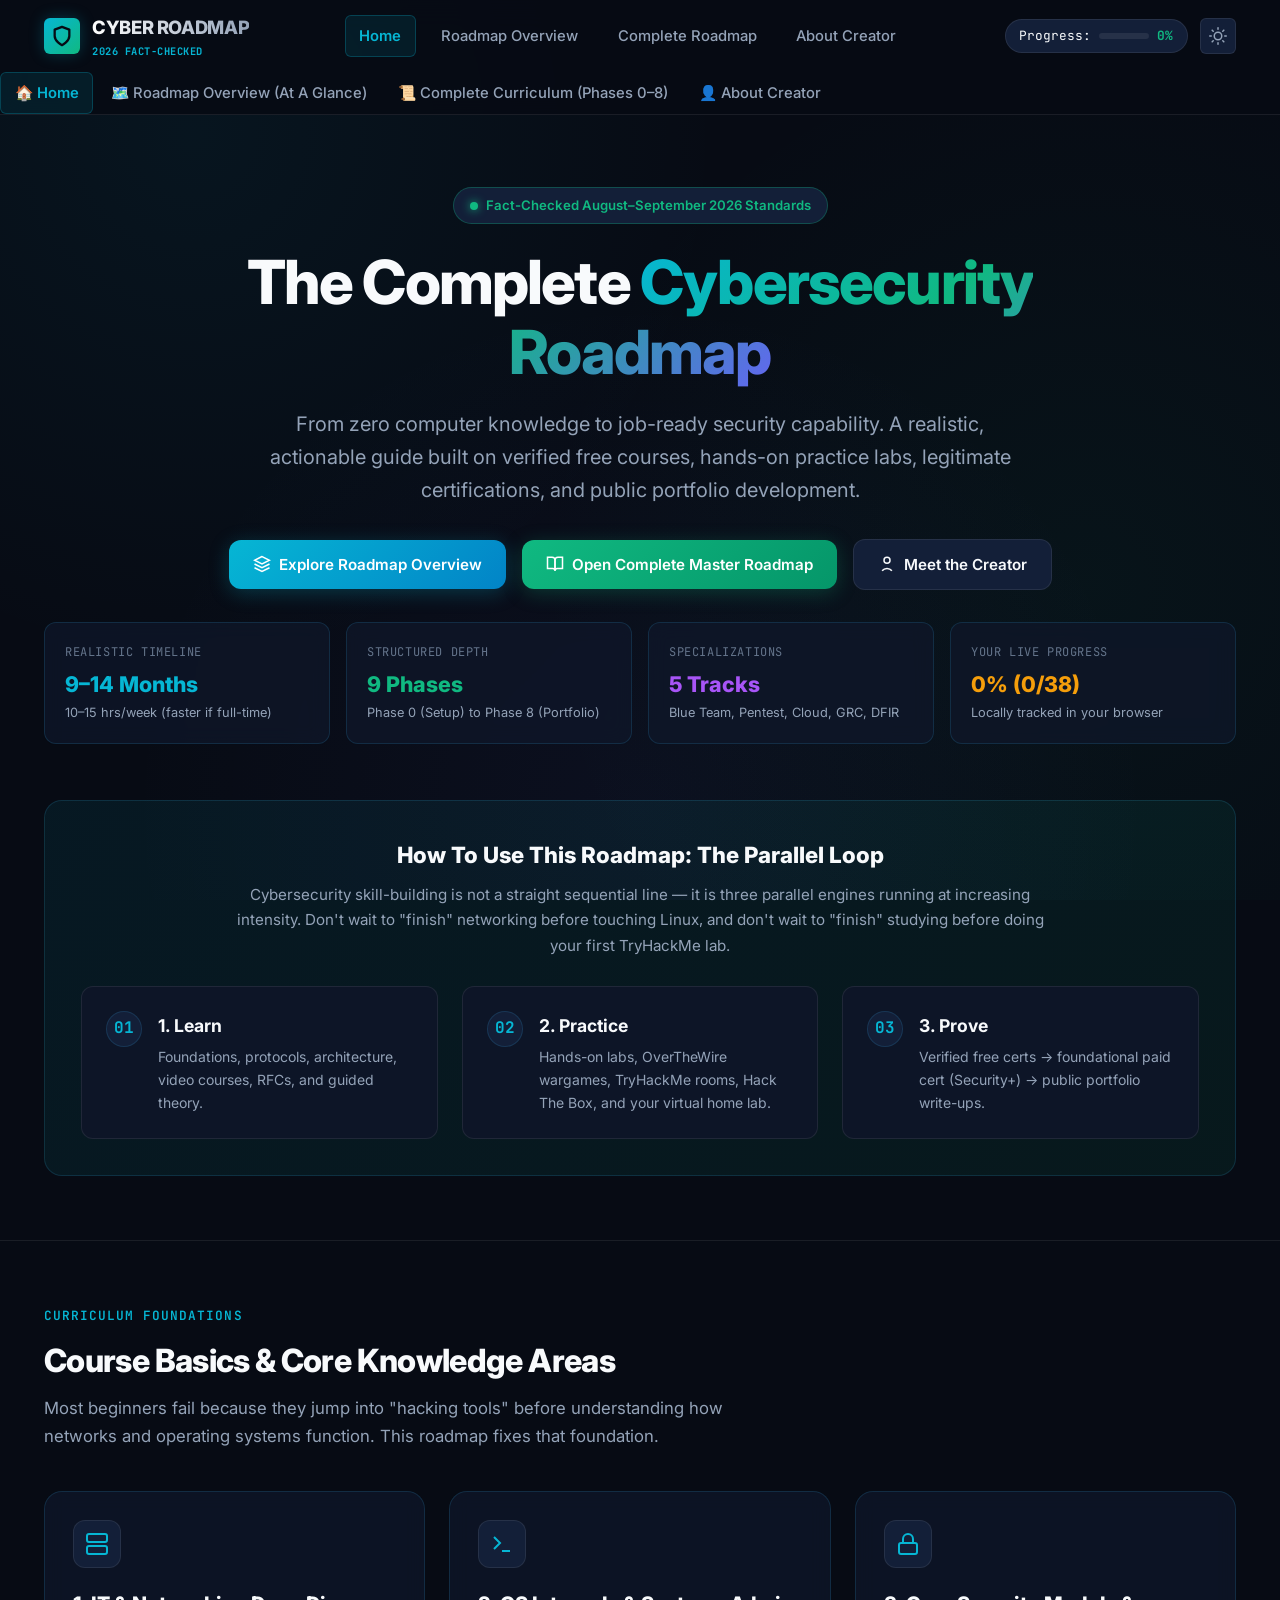
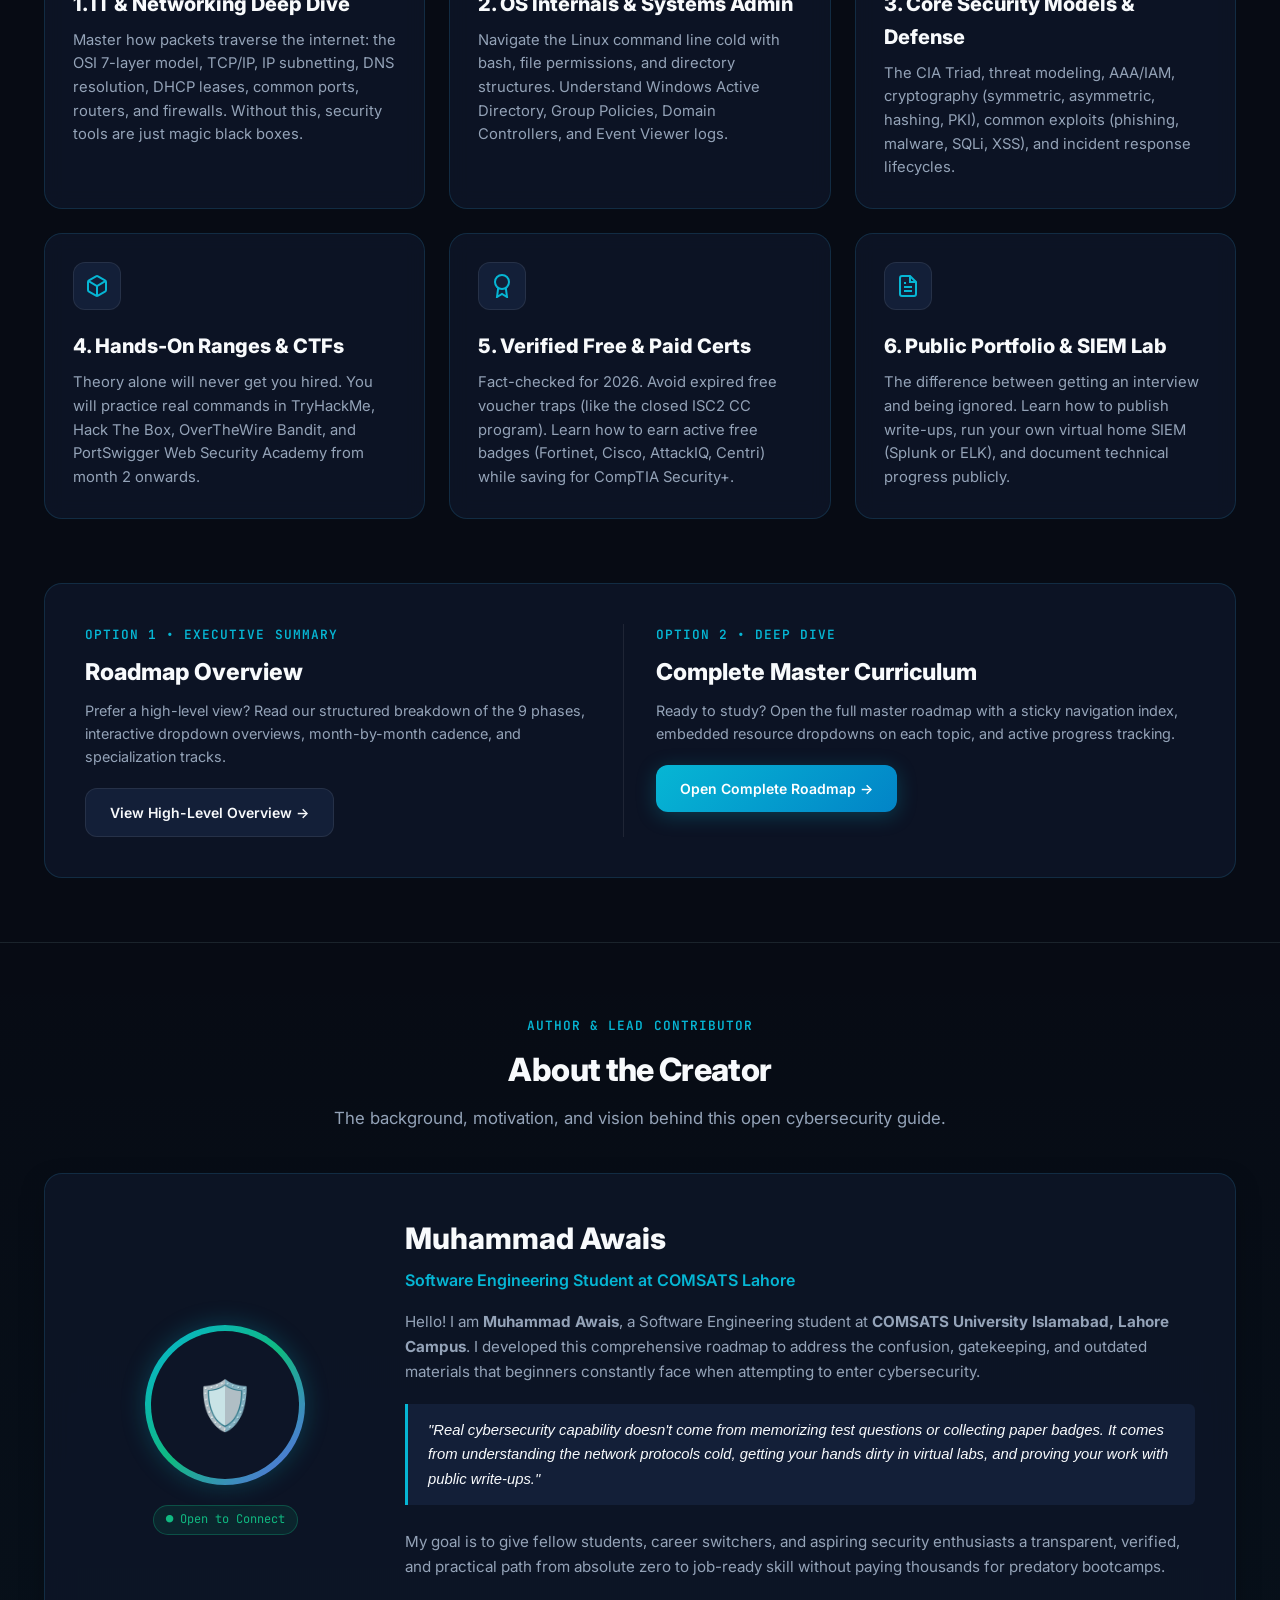
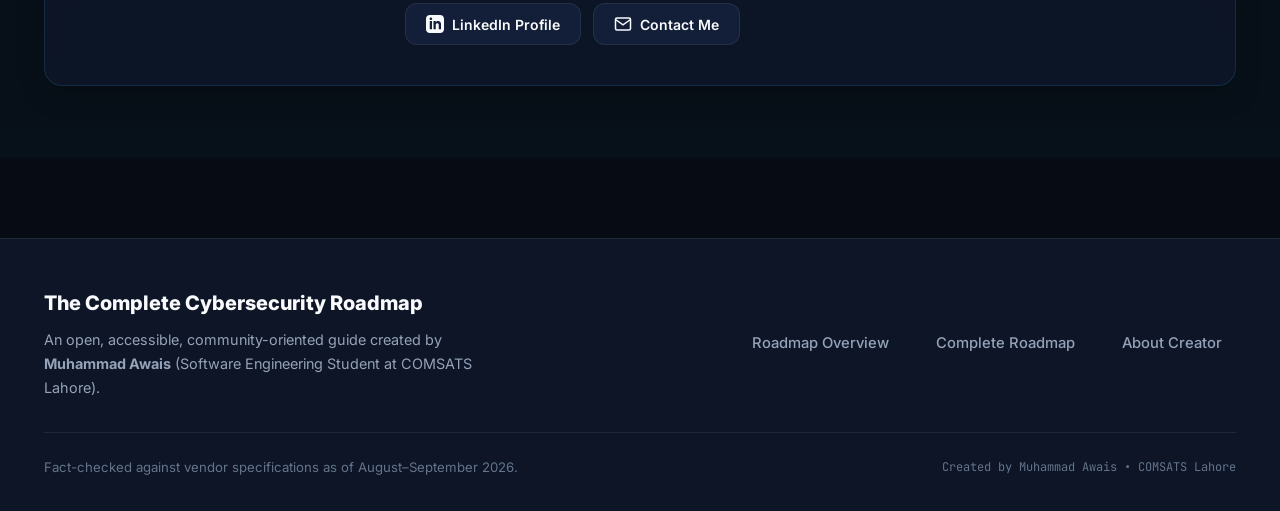
==== commit 272efee2: "feat: Add left sidebar index, topic dropdown resources, creator Muhammad Awais COMSATS Lahore, and i" ====
--- a/index.html
+++ b/index.html
@@ -6,8 +6,8 @@
   <title>Cybersecurity Roadmap | Zero Knowledge → Job-Ready Skills</title>
   
   <!-- SEO & Social Meta Tags -->
-  <meta name="description" content="The complete, fact-checked cybersecurity roadmap. Learn fundamentals, practice in hands-on labs, earn verified free certs, and build a portfolio to get job-ready in 9–14 months.">
-  <meta name="keywords" content="cybersecurity roadmap, cyber security beginner guide, learn hacking, soc analyst, penetration testing, comptia security+, free cybersecurity courses">
+  <meta name="description" content="The complete, fact-checked cybersecurity roadmap by Muhammad Awais. Learn fundamentals, practice in hands-on labs, earn verified free certs, and build a portfolio to get job-ready in 9–14 months.">
+  <meta name="keywords" content="cybersecurity roadmap, cyber security beginner guide, learn hacking, soc analyst, penetration testing, comptia security+, free cybersecurity courses, muhammad awais comsats lahore">
   <meta property="og:title" content="The Complete Cybersecurity Roadmap">
   <meta property="og:description" content="Zero Knowledge → Job-Ready Skills. Built for real capability.">
   <meta property="og:type" content="website">
@@ -59,7 +59,7 @@
         </div>
 
         <button class="btn-icon" id="themeToggleBtn" aria-label="Toggle Theme" title="Toggle Light/Dark Theme">
-          <!-- Icon injected by app.js -->
+          <!-- Injected by app.js -->
         </button>
 
         <button class="btn-icon mobile-menu-btn" id="mobileMenuBtn" aria-label="Open Navigation Menu">
@@ -164,7 +164,7 @@
             <div class="pillar-badge">03</div>
             <div class="pillar-content">
               <h4>3. Prove</h4>
-              <p>Verified free certs → foundational paid cert (Security+) → public GitHub & LinkedIn portfolio write-ups.</p>
+              <p>Verified free certs → foundational paid cert (Security+) → public portfolio write-ups.</p>
             </div>
           </div>
         </div>
@@ -239,26 +239,34 @@
             </div>
             <h3>6. Public Portfolio & SIEM Lab</h3>
             <p>
-              The difference between getting an interview and being ignored. Learn how to publish GitHub write-ups, run your own virtual home SIEM (Splunk or ELK), and document technical progress publicly.
-            </p>
-          </div>
-        </div>
-      </div>
-    </section>
-
-    <!-- First 30 Days Teaser -->
+              The difference between getting an interview and being ignored. Learn how to publish write-ups, run your own virtual home SIEM (Splunk or ELK), and document technical progress publicly.
+            </p>
+          </div>
+        </div>
+      </div>
+    </section>
+
+    <!-- Two-Path Gateway Banner -->
     <section class="container" style="margin-bottom: 4rem;">
-      <div style="background: var(--card-bg); border: 1px solid var(--card-border); border-radius: var(--radius-lg); padding: 2.5rem; display: flex; justify-content: space-between; align-items: center; flex-wrap: wrap; gap: 2rem;">
-        <div style="max-width: 650px;">
-          <span class="section-tag" style="display: block; margin-bottom: 0.5rem;">Action Starter</span>
-          <h3 style="font-size: 1.6rem; font-weight: 800; margin-bottom: 0.75rem;">Your First 30 Days Action Checklist</h3>
-          <p style="color: var(--text-muted); font-size: 0.95rem; line-height: 1.6;">
-            Eliminate decision paralysis with our 7-step quick start cockpit: download Kali Linux VM, create your learning accounts, begin Professor Messer's Network+ course, and solve OverTheWire Bandit levels 1–10.
-          </p>
+      <div style="background: var(--card-bg); border: 1px solid var(--card-border); border-radius: var(--radius-lg); padding: 2.5rem; display: grid; grid-template-columns: 1fr 1fr; gap: 2rem;">
+        <div style="border-right: 1px solid var(--border-subtle); padding-right: 1.5rem;">
+          <span class="section-tag" style="display: block; margin-bottom: 0.5rem;">Option 1 • Executive Summary</span>
+          <h3 style="font-size: 1.45rem; font-weight: 800; margin-bottom: 0.5rem;">Roadmap Overview</h3>
+          <p style="color: var(--text-muted); font-size: 0.9rem; line-height: 1.6; margin-bottom: 1.25rem;">
+            Prefer a high-level view? Read our structured breakdown of the 9 phases, interactive dropdown overviews, month-by-month cadence, and specialization tracks.
+          </p>
+          <a href="overview.html" class="btn btn-outline" style="font-size: 0.875rem;">
+            View High-Level Overview →
+          </a>
         </div>
         <div>
-          <a href="roadmap.html#first30" class="btn btn-primary" style="font-size: 1rem; padding: 0.9rem 1.75rem;">
-            Launch First 30 Days Cockpit →
+          <span class="section-tag" style="display: block; margin-bottom: 0.5rem;">Option 2 • Deep Dive</span>
+          <h3 style="font-size: 1.45rem; font-weight: 800; margin-bottom: 0.5rem;">Complete Master Curriculum</h3>
+          <p style="color: var(--text-muted); font-size: 0.9rem; line-height: 1.6; margin-bottom: 1.25rem;">
+            Ready to study? Open the full master roadmap with a sticky navigation index, embedded resource dropdowns on each topic, and active progress tracking.
+          </p>
+          <a href="roadmap.html" class="btn btn-primary" style="font-size: 0.875rem;">
+            Open Complete Roadmap →
           </a>
         </div>
       </div>
@@ -271,7 +279,7 @@
           <span class="section-tag">Author & Lead Contributor</span>
           <h2 class="section-title">About the Creator</h2>
           <p class="section-subtitle">
-            The background, motivation, and philosophy behind this open cybersecurity guide.
+            The background, motivation, and vision behind this open cybersecurity guide.
           </p>
         </div>
 
@@ -282,15 +290,15 @@
                 🛡️
               </div>
             </div>
-            <span class="creator-status-badge">● Open to Collaboration</span>
+            <span class="creator-status-badge">● Open to Connect</span>
           </div>
 
           <div class="creator-info">
-            <h3>Osias</h3>
-            <div class="creator-title-tag">Cybersecurity Engineer & Technical Educator</div>
+            <h3>Muhammad Awais</h3>
+            <div class="creator-title-tag">Software Engineering Student at COMSATS Lahore</div>
             
             <p class="creator-bio">
-              Welcome! I built this roadmap to solve the biggest frustration newcomers face in infosec: <strong>misinformation and gatekeeping</strong>. Between outdated blogs pushing expired "free exam vouchers" and predatory bootcamps charging thousands for basic slides, breaking into cybersecurity often feels unnecessarily confusing.
+              Hello! I am <strong>Muhammad Awais</strong>, a Software Engineering student at <strong>COMSATS University Islamabad, Lahore Campus</strong>. I developed this comprehensive roadmap to address the confusion, gatekeeping, and outdated materials that beginners constantly face when attempting to enter cybersecurity.
             </p>
 
             <div class="creator-quote">
@@ -298,41 +306,21 @@
             </div>
 
             <p class="creator-bio" style="margin-bottom: 1.5rem;">
-              My focus is on providing a realistic, zero-fluff blueprint that helps motivated individuals go from absolute zero to job-ready candidates for entry-level SOC and defensive security roles.
+              My goal is to give fellow students, career switchers, and aspiring security enthusiasts a transparent, verified, and practical path from absolute zero to job-ready skill without paying thousands for predatory bootcamps.
             </p>
 
             <div class="creator-social-links">
-              <a href="https://github.com" target="_blank" rel="noopener noreferrer" class="social-link-btn">
-                <svg width="18" height="18" viewBox="0 0 24 24" fill="currentColor"><path d="M12 0c-6.626 0-12 5.373-12 12 0 5.302 3.438 9.8 8.207 11.387.599.111.793-.261.793-.577v-2.234c-3.338.726-4.033-1.416-4.033-1.416-.546-1.387-1.333-1.756-1.333-1.756-1.089-.745.083-.729.083-.729 1.205.084 1.839 1.237 1.839 1.237 1.07 1.834 2.807 1.304 3.492.997.107-.775.418-1.305.762-1.604-2.665-.305-5.467-1.334-5.467-5.931 0-1.311.469-2.381 1.236-3.221-.124-.303-.535-1.524.117-3.176 0 0 1.008-.322 3.301 1.23.957-.266 1.983-.399 3.003-.404 1.02.005 2.047.138 3.006.404 2.291-1.552 3.297-1.23 3.297-1.23.653 1.653.242 2.874.118 3.176.77.84 1.235 1.911 1.235 3.221 0 4.609-2.807 5.624-5.479 5.921.43.372.823 1.102.823 2.222v3.293c0 .319.192.694.801.576 4.765-1.589 8.199-6.086 8.199-11.386 0-6.627-5.373-12-12-12z"/></svg>
-                GitHub Profile
-              </a>
               <a href="https://linkedin.com" target="_blank" rel="noopener noreferrer" class="social-link-btn">
                 <svg width="18" height="18" viewBox="0 0 24 24" fill="currentColor"><path d="M19 0h-14c-2.761 0-5 2.239-5 5v14c0 2.761 2.239 5 5 5h14c2.762 0 5-2.239 5-5v-14c0-2.761-2.238-5-5-5zm-11 19h-3v-11h3v11zm-1.5-12.268c-.966 0-1.75-.79-1.75-1.764s.784-1.764 1.75-1.764 1.75.79 1.75 1.764-.783 1.764-1.75 1.764zm13.5 12.268h-3v-5.604c0-3.368-4-3.113-4 0v5.604h-3v-11h3v1.765c1.396-2.586 7-2.777 7 2.476v6.759z"/></svg>
                 LinkedIn Profile
               </a>
-              <a href="mailto:osias@example.com" class="social-link-btn">
+              <a href="mailto:awais@example.com" class="social-link-btn">
                 <svg width="18" height="18" viewBox="0 0 24 24" fill="none" stroke="currentColor" stroke-width="2"><path d="M4 4h16c1.1 0 2 .9 2 2v12c0 1.1-.9 2-2 2H4c-1.1 0-2-.9-2-2V6c0-1.1.9-2 2-2z"></path><polyline points="22,6 12,13 2,6"></polyline></svg>
                 Contact Me
               </a>
             </div>
           </div>
         </div>
-      </div>
-    </section>
-
-    <!-- Bottom Launch Banner -->
-    <section class="container" style="padding: 4rem 1.5rem 2rem; text-align: center;">
-      <h2 style="font-size: 2rem; font-weight: 800; margin-bottom: 1rem;">Ready to Begin Your Cybersecurity Journey?</h2>
-      <p style="color: var(--text-muted); max-width: 650px; margin: 0 auto 2rem;">
-        Choose whether you want a quick executive overview or want to jump straight into the full step-by-step master curriculum with active progress tracking.
-      </p>
-      <div style="display: flex; gap: 1rem; justify-content: center; flex-wrap: wrap;">
-        <a href="overview.html" class="btn btn-outline" style="font-size: 1rem; padding: 0.85rem 1.75rem;">
-          View High-Level Overview →
-        </a>
-        <a href="roadmap.html" class="btn btn-primary" style="font-size: 1rem; padding: 0.85rem 1.75rem;">
-          Open Complete Master Roadmap →
-        </a>
       </div>
     </section>
   </main>
@@ -344,16 +332,13 @@
         <div class="footer-brand">
           <h4>The Complete Cybersecurity Roadmap</h4>
           <p>
-            An open, accessible, community-oriented guide created by <strong>Osias</strong> for aspiring security professionals.
-          </p>
-        </div>
-        <div class="footer-actions">
+            An open, accessible, community-oriented guide created by <strong>Muhammad Awais</strong> (Software Engineering Student at COMSATS Lahore).
+          </p>
+        </div>
+        <div class="footer-links-group">
           <a href="overview.html" class="nav-link">Roadmap Overview</a>
           <a href="roadmap.html" class="nav-link">Complete Roadmap</a>
-          <a href="https://vercel.com" target="_blank" rel="noopener noreferrer" class="btn btn-primary" style="font-size: 0.85rem;">
-            <svg width="14" height="14" viewBox="0 0 24 24" fill="currentColor"><path d="M12 1L24 22H0L12 1Z"/></svg>
-            Deploy on Vercel
-          </a>
+          <a href="#creator" class="nav-link">About Creator</a>
         </div>
       </div>
 
@@ -362,7 +347,7 @@
           <span>Fact-checked against vendor specifications as of August–September 2026.</span>
         </div>
         <div style="font-family: var(--font-mono); font-size: 0.75rem;">
-          Created by Osias • Multi-Page Architecture Ready for Vercel
+          Created by Muhammad Awais • COMSATS Lahore
         </div>
       </div>
     </div>
--- a/css/style.css
+++ b/css/style.css
@@ -121,7 +121,7 @@
 
 .container {
   width: 100%;
-  max-width: 1200px;
+  max-width: 1240px;
   margin-left: auto;
   margin-right: auto;
   padding-left: 1.5rem;
@@ -352,7 +352,7 @@
   justify-content: center;
   flex-wrap: wrap;
   gap: 1rem;
-  margin-bottom: 3rem;
+  margin-bottom: 2rem;
 }
 
 .btn {
@@ -493,7 +493,7 @@
 }
 
 /* ==========================================================================
-   Creator Profile Section (About the Creator)
+   Creator Profile Section (About Muhammad Awais)
    ========================================================================== */
 
 .creator-section {
@@ -565,7 +565,7 @@
 }
 
 .creator-info h3 {
-  font-size: 1.75rem;
+  font-size: 1.85rem;
   font-weight: 800;
   margin-bottom: 0.25rem;
 }
@@ -573,7 +573,7 @@
 .creator-title-tag {
   color: var(--accent-cyan);
   font-weight: 600;
-  font-size: 0.95rem;
+  font-size: 1rem;
   margin-bottom: 1rem;
 }
 
@@ -612,12 +612,12 @@
   display: inline-flex;
   align-items: center;
   gap: 0.5rem;
-  padding: 0.5rem 1rem;
+  padding: 0.55rem 1.25rem;
   border-radius: var(--radius-md);
   background-color: var(--bg-tertiary);
   border: 1px solid var(--border-subtle);
   color: var(--text-main);
-  font-size: 0.85rem;
+  font-size: 0.875rem;
   font-weight: 600;
   transition: all var(--transition-fast);
 }
@@ -629,7 +629,254 @@
 }
 
 /* ==========================================================================
-   Overview Page: Executive High-Level Cards
+   ROADMAP PAGE: Sticky Sidebar Index Layout
+   ========================================================================== */
+
+.roadmap-layout {
+  display: grid;
+  grid-template-columns: 290px 1fr;
+  gap: 2.25rem;
+  align-items: start;
+  margin-top: 1rem;
+}
+
+@media (max-width: 992px) {
+  .roadmap-layout {
+    grid-template-columns: 1fr;
+  }
+}
+
+.roadmap-sidebar {
+  position: sticky;
+  top: 5.5rem;
+  max-height: calc(100vh - 7rem);
+  overflow-y: auto;
+  background: var(--card-bg);
+  border: 1px solid var(--card-border);
+  border-radius: var(--radius-lg);
+  padding: 1.5rem;
+  backdrop-filter: blur(12px);
+  scrollbar-width: thin;
+}
+
+@media (max-width: 992px) {
+  .roadmap-sidebar {
+    position: static;
+    max-height: none;
+    margin-bottom: 1.5rem;
+  }
+}
+
+.sidebar-heading {
+  font-family: var(--font-mono);
+  font-size: 0.75rem;
+  text-transform: uppercase;
+  letter-spacing: 0.08em;
+  color: var(--accent-cyan);
+  margin-bottom: 1rem;
+  display: flex;
+  align-items: center;
+  justify-content: space-between;
+}
+
+.sidebar-nav-list {
+  display: flex;
+  flex-direction: column;
+  gap: 0.35rem;
+}
+
+.sidebar-nav-item {
+  display: flex;
+  align-items: center;
+  justify-content: space-between;
+  padding: 0.55rem 0.75rem;
+  border-radius: var(--radius-sm);
+  color: var(--text-muted);
+  font-size: 0.85rem;
+  font-weight: 500;
+  transition: all var(--transition-fast);
+  border-left: 2.5px solid transparent;
+}
+
+.sidebar-nav-item:hover {
+  background-color: var(--bg-tertiary);
+  color: var(--text-main);
+  border-left-color: var(--accent-cyan);
+}
+
+.sidebar-nav-item.active {
+  background-color: rgba(6, 182, 212, 0.12);
+  color: var(--accent-cyan);
+  border-left-color: var(--accent-cyan);
+  font-weight: 700;
+}
+
+.sidebar-phase-badge {
+  font-family: var(--font-mono);
+  font-size: 0.7rem;
+  color: var(--text-subtle);
+}
+
+.sidebar-divider {
+  height: 1px;
+  background-color: var(--border-subtle);
+  margin: 1rem 0;
+}
+
+/* ==========================================================================
+   TOPICS CHECKLIST & IN-PLACE DROPDOWN RESOURCES
+   ========================================================================== */
+
+.topics-list {
+  display: grid;
+  gap: 1rem;
+  margin-bottom: 2rem;
+}
+
+.topic-row {
+  background-color: var(--bg-secondary);
+  border: 1px solid var(--border-subtle);
+  border-radius: var(--radius-md);
+  padding: 1.15rem 1.25rem;
+  display: flex;
+  flex-direction: column;
+  gap: 0.75rem;
+  transition: border-color var(--transition-fast);
+}
+
+.topic-row:hover {
+  border-color: rgba(6, 182, 212, 0.3);
+}
+
+.topic-row.done {
+  border-color: rgba(16, 185, 129, 0.3);
+}
+
+.topic-row.done .topic-name {
+  text-decoration: line-through;
+  color: var(--text-muted);
+}
+
+.topic-header-flex {
+  display: flex;
+  align-items: flex-start;
+  gap: 1rem;
+}
+
+.topic-info {
+  flex: 1;
+}
+
+.topic-name {
+  font-weight: 700;
+  font-size: 1rem;
+  color: var(--text-main);
+  margin-bottom: 0.25rem;
+}
+
+.topic-detail {
+  font-size: 0.875rem;
+  color: var(--text-muted);
+  line-height: 1.55;
+}
+
+/* Topic Dropdown Toggle Button */
+.topic-res-toggle {
+  display: inline-flex;
+  align-items: center;
+  gap: 0.4rem;
+  font-size: 0.8rem;
+  font-weight: 600;
+  color: var(--accent-cyan);
+  background-color: var(--bg-tertiary);
+  border: 1px solid var(--border-subtle);
+  padding: 0.35rem 0.75rem;
+  border-radius: var(--radius-sm);
+  align-self: flex-start;
+  transition: all var(--transition-fast);
+}
+
+.topic-res-toggle:hover {
+  border-color: var(--accent-cyan);
+  background-color: rgba(6, 182, 212, 0.1);
+}
+
+.topic-res-toggle .toggle-icon {
+  transition: transform var(--transition-fast);
+}
+
+.topic-res-toggle.expanded .toggle-icon {
+  transform: rotate(180deg);
+}
+
+/* In-place Resource Drawer */
+.topic-res-drawer {
+  display: none;
+  background-color: var(--bg-tertiary);
+  border: 1px solid var(--card-border);
+  border-radius: var(--radius-sm);
+  padding: 0.85rem 1rem;
+  margin-top: 0.5rem;
+}
+
+.topic-res-drawer.open {
+  display: grid;
+  gap: 0.65rem;
+  animation: fadeIn 0.2s ease;
+}
+
+@keyframes fadeIn {
+  from { opacity: 0; transform: translateY(-4px); }
+  to { opacity: 1; transform: translateY(0); }
+}
+
+.topic-res-item {
+  display: flex;
+  align-items: center;
+  justify-content: space-between;
+  gap: 1rem;
+  padding: 0.5rem 0.75rem;
+  background: var(--bg-secondary);
+  border: 1px solid var(--border-subtle);
+  border-radius: var(--radius-sm);
+  font-size: 0.825rem;
+}
+
+.topic-res-item-left {
+  display: flex;
+  flex-direction: column;
+}
+
+.topic-res-name {
+  font-weight: 700;
+  color: var(--text-main);
+}
+
+.topic-res-desc {
+  font-size: 0.75rem;
+  color: var(--text-muted);
+}
+
+.topic-res-link {
+  display: inline-flex;
+  align-items: center;
+  gap: 0.3rem;
+  color: var(--accent-cyan);
+  font-weight: 700;
+  flex-shrink: 0;
+  padding: 0.25rem 0.5rem;
+  background-color: var(--bg-tertiary);
+  border-radius: var(--radius-sm);
+  border: 1px solid var(--border-subtle);
+}
+
+.topic-res-link:hover {
+  border-color: var(--accent-cyan);
+  text-decoration: underline;
+}
+
+/* ==========================================================================
+   OVERVIEW PAGE: In-Place Expandable Dropdown Cards
    ========================================================================== */
 
 .overview-stepper {
@@ -645,23 +892,25 @@
   border-radius: var(--radius-lg);
   padding: 1.75rem;
   backdrop-filter: blur(10px);
+  transition: all var(--transition-normal);
+}
+
+.overview-phase-card:hover {
+  border-color: var(--accent-cyan);
+}
+
+.overview-card-header {
   display: grid;
-  grid-template-columns: 180px 1fr 220px;
+  grid-template-columns: 180px 1fr auto;
   gap: 1.5rem;
   align-items: center;
-  transition: all var(--transition-normal);
-}
-
-@media (max-width: 950px) {
-  .overview-phase-card {
+}
+
+@media (max-width: 900px) {
+  .overview-card-header {
     grid-template-columns: 1fr;
     gap: 1rem;
   }
-}
-
-.overview-phase-card:hover {
-  border-color: var(--accent-cyan);
-  transform: translateX(4px);
 }
 
 .overview-phase-meta {
@@ -697,24 +946,63 @@
   line-height: 1.5;
 }
 
-.overview-phase-action {
-  text-align: right;
-}
-
-@media (max-width: 950px) {
-  .overview-phase-action {
-    text-align: left;
-  }
-}
-
-.overview-milestone-pill {
-  display: inline-block;
-  font-size: 0.8rem;
-  padding: 0.35rem 0.75rem;
+.overview-dropdown-toggle {
+  display: inline-flex;
+  align-items: center;
+  gap: 0.5rem;
+  padding: 0.6rem 1.1rem;
+  background-color: var(--bg-tertiary);
+  border: 1px solid var(--card-border);
+  border-radius: var(--radius-md);
+  color: var(--accent-cyan);
+  font-size: 0.85rem;
+  font-weight: 700;
+  cursor: pointer;
+  transition: all var(--transition-fast);
+  white-space: nowrap;
+}
+
+.overview-dropdown-toggle:hover {
+  border-color: var(--accent-cyan);
+  background-color: rgba(6, 182, 212, 0.1);
+}
+
+.overview-dropdown-toggle .chevron {
+  transition: transform var(--transition-fast);
+}
+
+.overview-dropdown-toggle.expanded .chevron {
+  transform: rotate(180deg);
+}
+
+/* The In-Place Basic Overview Drawer */
+.overview-drawer {
+  display: none;
+  margin-top: 1.25rem;
+  padding-top: 1.25rem;
+  border-top: 1px solid var(--border-subtle);
+  animation: fadeIn 0.25s ease;
+}
+
+.overview-drawer.open {
+  display: block;
+}
+
+.overview-points-list {
+  display: grid;
+  gap: 0.65rem;
+}
+
+.overview-point-item {
+  display: flex;
+  align-items: flex-start;
+  gap: 0.65rem;
+  font-size: 0.875rem;
+  color: var(--text-main);
+  background: var(--bg-secondary);
+  padding: 0.65rem 1rem;
   border-radius: var(--radius-sm);
-  background-color: var(--bg-tertiary);
-  color: var(--text-main);
-  border: 1px solid var(--border-subtle);
+  border-left: 3px solid var(--accent-emerald);
 }
 
 /* ==========================================================================
@@ -898,41 +1186,116 @@
 }
 
 /* ==========================================================================
-   First 30 Days Interactive Checklist
+   Roadmap Phase Cards (Accordion)
    ========================================================================== */
 
-.checklist-grid {
-  display: grid;
-  gap: 1rem;
-}
-
-.check-item-card {
+.phases-wrapper {
+  display: flex;
+  flex-direction: column;
+  gap: 2rem;
+}
+
+.phase-card {
   background-color: var(--card-bg);
   border: 1px solid var(--card-border);
-  border-radius: var(--radius-md);
-  padding: 1.25rem 1.5rem;
-  display: flex;
-  align-items: flex-start;
+  border-radius: var(--radius-lg);
+  overflow: hidden;
+  backdrop-filter: blur(12px);
+  transition: all var(--transition-normal);
+  box-shadow: var(--shadow-card);
+  scroll-margin-top: 6rem;
+}
+
+.phase-card:hover {
+  border-color: var(--card-border-hover);
+}
+
+.phase-header {
+  padding: 1.5rem 2rem;
+  background-color: var(--bg-secondary);
+  border-bottom: 1px solid var(--border-subtle);
+  display: flex;
+  align-items: center;
+  justify-content: space-between;
+  flex-wrap: wrap;
+  gap: 1rem;
+  cursor: pointer;
+  user-select: none;
+}
+
+.phase-title-group {
+  display: flex;
+  align-items: center;
   gap: 1.25rem;
-  transition: all var(--transition-fast);
-}
-
-.check-item-card:hover {
-  border-color: var(--card-border-hover);
-  background-color: var(--card-bg-hover);
-}
-
-.check-item-card.completed {
-  opacity: 0.75;
-  border-color: rgba(16, 185, 129, 0.4);
-  background: rgba(16, 185, 129, 0.05);
-}
-
-.check-item-card.completed .check-title {
-  text-decoration: line-through;
-  color: var(--text-muted);
-}
-
+}
+
+.phase-num-badge {
+  font-family: var(--font-mono);
+  font-weight: 800;
+  font-size: 0.85rem;
+  padding: 0.4rem 0.8rem;
+  border-radius: var(--radius-sm);
+  background-color: var(--bg-tertiary);
+  border: 1px solid var(--border-subtle);
+  color: var(--accent-cyan);
+}
+
+.phase-title-text h3 {
+  font-size: 1.35rem;
+  font-weight: 800;
+  letter-spacing: -0.01em;
+}
+
+.phase-timeline-chip {
+  font-family: var(--font-mono);
+  font-size: 0.775rem;
+  color: var(--accent-emerald);
+}
+
+.phase-meta-tags {
+  display: flex;
+  align-items: center;
+  gap: 0.75rem;
+}
+
+.badge-pill {
+  font-size: 0.75rem;
+  font-weight: 600;
+  padding: 0.25rem 0.75rem;
+  border-radius: var(--radius-full);
+  background-color: var(--bg-tertiary);
+  border: 1px solid var(--border-subtle);
+  color: var(--text-muted);
+}
+
+.toggle-arrow {
+  transition: transform var(--transition-normal);
+  color: var(--text-subtle);
+}
+
+.phase-card.collapsed .toggle-arrow {
+  transform: rotate(-90deg);
+}
+
+.phase-card.collapsed .phase-body {
+  display: none;
+}
+
+.phase-body {
+  padding: 2rem;
+}
+
+.phase-summary-box {
+  background-color: var(--bg-secondary);
+  border-left: 4px solid var(--accent-cyan);
+  padding: 1rem 1.25rem;
+  border-radius: 0 var(--radius-md) var(--radius-md) 0;
+  margin-bottom: 1.75rem;
+  font-size: 0.95rem;
+  color: var(--text-muted);
+}
+
+/* Custom Checkbox inside Topic */
 .custom-checkbox {
   appearance: none;
   -webkit-appearance: none;
@@ -964,279 +1327,6 @@
   margin-bottom: 2px;
 }
 
-.check-content {
-  flex: 1;
-}
-
-.check-header {
-  display: flex;
-  align-items: center;
-  justify-content: space-between;
-  flex-wrap: wrap;
-  gap: 0.5rem;
-  margin-bottom: 0.35rem;
-}
-
-.check-title {
-  font-size: 1.05rem;
-  font-weight: 700;
-  color: var(--text-main);
-}
-
-.check-tag {
-  font-family: var(--font-mono);
-  font-size: 0.7rem;
-  padding: 0.2rem 0.6rem;
-  border-radius: var(--radius-full);
-  background-color: var(--bg-tertiary);
-  border: 1px solid var(--border-subtle);
-  color: var(--accent-cyan);
-}
-
-.check-desc {
-  font-size: 0.9rem;
-  color: var(--text-muted);
-  margin-bottom: 0.75rem;
-}
-
-.check-link {
-  display: inline-flex;
-  align-items: center;
-  gap: 0.35rem;
-  font-size: 0.825rem;
-  font-weight: 600;
-  color: var(--accent-cyan);
-  transition: gap var(--transition-fast);
-}
-
-.check-link:hover {
-  gap: 0.6rem;
-  text-decoration: underline;
-}
-
-/* ==========================================================================
-   Roadmap Stepper & Phase Cards
-   ========================================================================== */
-
-.phases-wrapper {
-  display: flex;
-  flex-direction: column;
-  gap: 2rem;
-}
-
-.phase-card {
-  background-color: var(--card-bg);
-  border: 1px solid var(--card-border);
-  border-radius: var(--radius-lg);
-  overflow: hidden;
-  backdrop-filter: blur(12px);
-  transition: all var(--transition-normal);
-  box-shadow: var(--shadow-card);
-}
-
-.phase-card:hover {
-  border-color: var(--card-border-hover);
-}
-
-.phase-header {
-  padding: 1.5rem 2rem;
-  background-color: var(--bg-secondary);
-  border-bottom: 1px solid var(--border-subtle);
-  display: flex;
-  align-items: center;
-  justify-content: space-between;
-  flex-wrap: wrap;
-  gap: 1rem;
-  cursor: pointer;
-  user-select: none;
-}
-
-.phase-title-group {
-  display: flex;
-  align-items: center;
-  gap: 1.25rem;
-}
-
-.phase-num-badge {
-  font-family: var(--font-mono);
-  font-weight: 800;
-  font-size: 0.85rem;
-  padding: 0.4rem 0.8rem;
-  border-radius: var(--radius-sm);
-  background-color: var(--bg-tertiary);
-  border: 1px solid var(--border-subtle);
-  color: var(--accent-cyan);
-}
-
-.phase-title-text h3 {
-  font-size: 1.35rem;
-  font-weight: 800;
-  letter-spacing: -0.01em;
-}
-
-.phase-timeline-chip {
-  font-family: var(--font-mono);
-  font-size: 0.775rem;
-  color: var(--accent-emerald);
-}
-
-.phase-meta-tags {
-  display: flex;
-  align-items: center;
-  gap: 0.75rem;
-}
-
-.badge-pill {
-  font-size: 0.75rem;
-  font-weight: 600;
-  padding: 0.25rem 0.75rem;
-  border-radius: var(--radius-full);
-  background-color: var(--bg-tertiary);
-  border: 1px solid var(--border-subtle);
-  color: var(--text-muted);
-}
-
-.toggle-arrow {
-  transition: transform var(--transition-normal);
-  color: var(--text-subtle);
-}
-
-.phase-card.collapsed .toggle-arrow {
-  transform: rotate(-90deg);
-}
-
-.phase-card.collapsed .phase-body {
-  display: none;
-}
-
-.phase-body {
-  padding: 2rem;
-}
-
-.phase-summary-box {
-  background-color: var(--bg-secondary);
-  border-left: 4px solid var(--accent-cyan);
-  padding: 1rem 1.25rem;
-  border-radius: 0 var(--radius-md) var(--radius-md) 0;
-  margin-bottom: 1.75rem;
-  font-size: 0.95rem;
-  color: var(--text-muted);
-}
-
-/* Topics Checklist inside Phase */
-.topics-title {
-  font-size: 1.05rem;
-  font-weight: 700;
-  margin-bottom: 1rem;
-  display: flex;
-  align-items: center;
-  gap: 0.5rem;
-}
-
-.topics-list {
-  display: grid;
-  gap: 0.75rem;
-  margin-bottom: 2rem;
-}
-
-.topic-row {
-  background-color: var(--bg-secondary);
-  border: 1px solid var(--border-subtle);
-  border-radius: var(--radius-md);
-  padding: 0.9rem 1.25rem;
-  display: flex;
-  align-items: flex-start;
-  gap: 1rem;
-  transition: border-color var(--transition-fast);
-}
-
-.topic-row:hover {
-  border-color: rgba(6, 182, 212, 0.3);
-}
-
-.topic-row.done {
-  opacity: 0.7;
-}
-
-.topic-row.done .topic-name {
-  text-decoration: line-through;
-}
-
-.topic-info {
-  flex: 1;
-}
-
-.topic-name {
-  font-weight: 700;
-  font-size: 0.95rem;
-  color: var(--text-main);
-  margin-bottom: 0.25rem;
-}
-
-.topic-detail {
-  font-size: 0.85rem;
-  color: var(--text-muted);
-  line-height: 1.5;
-}
-
-/* Resources Cards Grid */
-.resources-grid {
-  display: grid;
-  grid-template-columns: repeat(auto-fill, minmax(300px, 1fr));
-  gap: 1rem;
-  margin-bottom: 2rem;
-}
-
-.resource-card {
-  background-color: var(--bg-secondary);
-  border: 1px solid var(--border-subtle);
-  border-radius: var(--radius-md);
-  padding: 1.25rem;
-  display: flex;
-  flex-direction: column;
-  justify-content: space-between;
-  transition: all var(--transition-fast);
-}
-
-.resource-card:hover {
-  border-color: var(--accent-cyan);
-  transform: translateY(-2px);
-  box-shadow: 0 4px 15px rgba(0, 0, 0, 0.3);
-}
-
-.resource-type {
-  font-family: var(--font-mono);
-  font-size: 0.7rem;
-  color: var(--accent-emerald);
-  text-transform: uppercase;
-  margin-bottom: 0.25rem;
-}
-
-.resource-name {
-  font-size: 1rem;
-  font-weight: 700;
-  margin-bottom: 0.4rem;
-  color: var(--text-main);
-}
-
-.resource-desc {
-  font-size: 0.825rem;
-  color: var(--text-muted);
-  margin-bottom: 1rem;
-}
-
-.resource-btn {
-  display: inline-flex;
-  align-items: center;
-  justify-content: space-between;
-  width: 100%;
-  font-size: 0.8rem;
-  font-weight: 600;
-  color: var(--accent-cyan);
-  padding-top: 0.5rem;
-  border-top: 1px solid var(--border-subtle);
-}
-
 /* Milestone Checkpoint */
 .milestone-checkpoint {
   background: linear-gradient(135deg, rgba(16, 185, 129, 0.1), rgba(6, 182, 212, 0.05));
@@ -1279,6 +1369,7 @@
   border-radius: var(--radius-lg);
   padding: 2rem;
   backdrop-filter: blur(12px);
+  scroll-margin-top: 6rem;
 }
 
 .track-tabs {
@@ -1516,6 +1607,7 @@
   display: grid;
   grid-template-columns: repeat(auto-fill, minmax(320px, 1fr));
   gap: 1.5rem;
+  scroll-margin-top: 6rem;
 }
 
 .cert-card {
@@ -1722,6 +1814,7 @@
   display: grid;
   grid-template-columns: repeat(auto-fit, minmax(280px, 1fr));
   gap: 1.5rem;
+  scroll-margin-top: 6rem;
 }
 
 .creator-card {
@@ -1795,7 +1888,7 @@
 .site-footer {
   border-top: 1px solid var(--border-subtle);
   background-color: var(--bg-secondary);
-  padding: 3.5rem 0 2rem;
+  padding: 3rem 0 2rem;
   margin-top: 5rem;
 }
 
@@ -1805,7 +1898,7 @@
   align-items: center;
   flex-wrap: wrap;
   gap: 2rem;
-  margin-bottom: 2.5rem;
+  margin-bottom: 2rem;
 }
 
 .footer-brand h4 {
@@ -1817,13 +1910,13 @@
 .footer-brand p {
   color: var(--text-muted);
   font-size: 0.9rem;
-  max-width: 450px;
-}
-
-.footer-actions {
-  display: flex;
-  align-items: center;
-  gap: 1rem;
+  max-width: 480px;
+}
+
+.footer-links-group {
+  display: flex;
+  align-items: center;
+  gap: 1.25rem;
   flex-wrap: wrap;
 }
 
@@ -1840,7 +1933,7 @@
 }
 
 /* ==========================================================================
-   Modal / Toast / Floating Back to Top
+   Floating Back to Top
    ========================================================================== */
 
 .back-to-top {
@@ -1907,7 +2000,7 @@
     padding: 1.25rem 1rem;
   }
 
-  .resources-grid, .certs-grid {
+  .certs-grid {
     grid-template-columns: 1fr;
   }
 }
@@ -1922,11 +2015,15 @@
     color: #000000 !important;
   }
 
-  .site-header, .hero-cta-group, .toolbar-wrap, .btn, .filter-pills, .back-to-top, .site-footer {
+  .site-header, .hero-cta-group, .toolbar-wrap, .btn, .filter-pills, .back-to-top, .site-footer, .roadmap-sidebar {
     display: none !important;
   }
 
-  .phase-card, .check-item-card, .cert-card, .overview-phase-card {
+  .roadmap-layout {
+    grid-template-columns: 1fr !important;
+  }
+
+  .phase-card, .cert-card, .overview-phase-card {
     border: 1px solid #ccc !important;
     page-break-inside: avoid;
     margin-bottom: 1rem !important;
@@ -1934,7 +2031,7 @@
     box-shadow: none !important;
   }
 
-  .phase-card.collapsed .phase-body {
+  .phase-card.collapsed .phase-body, .topic-res-drawer {
     display: block !important;
   }
 }
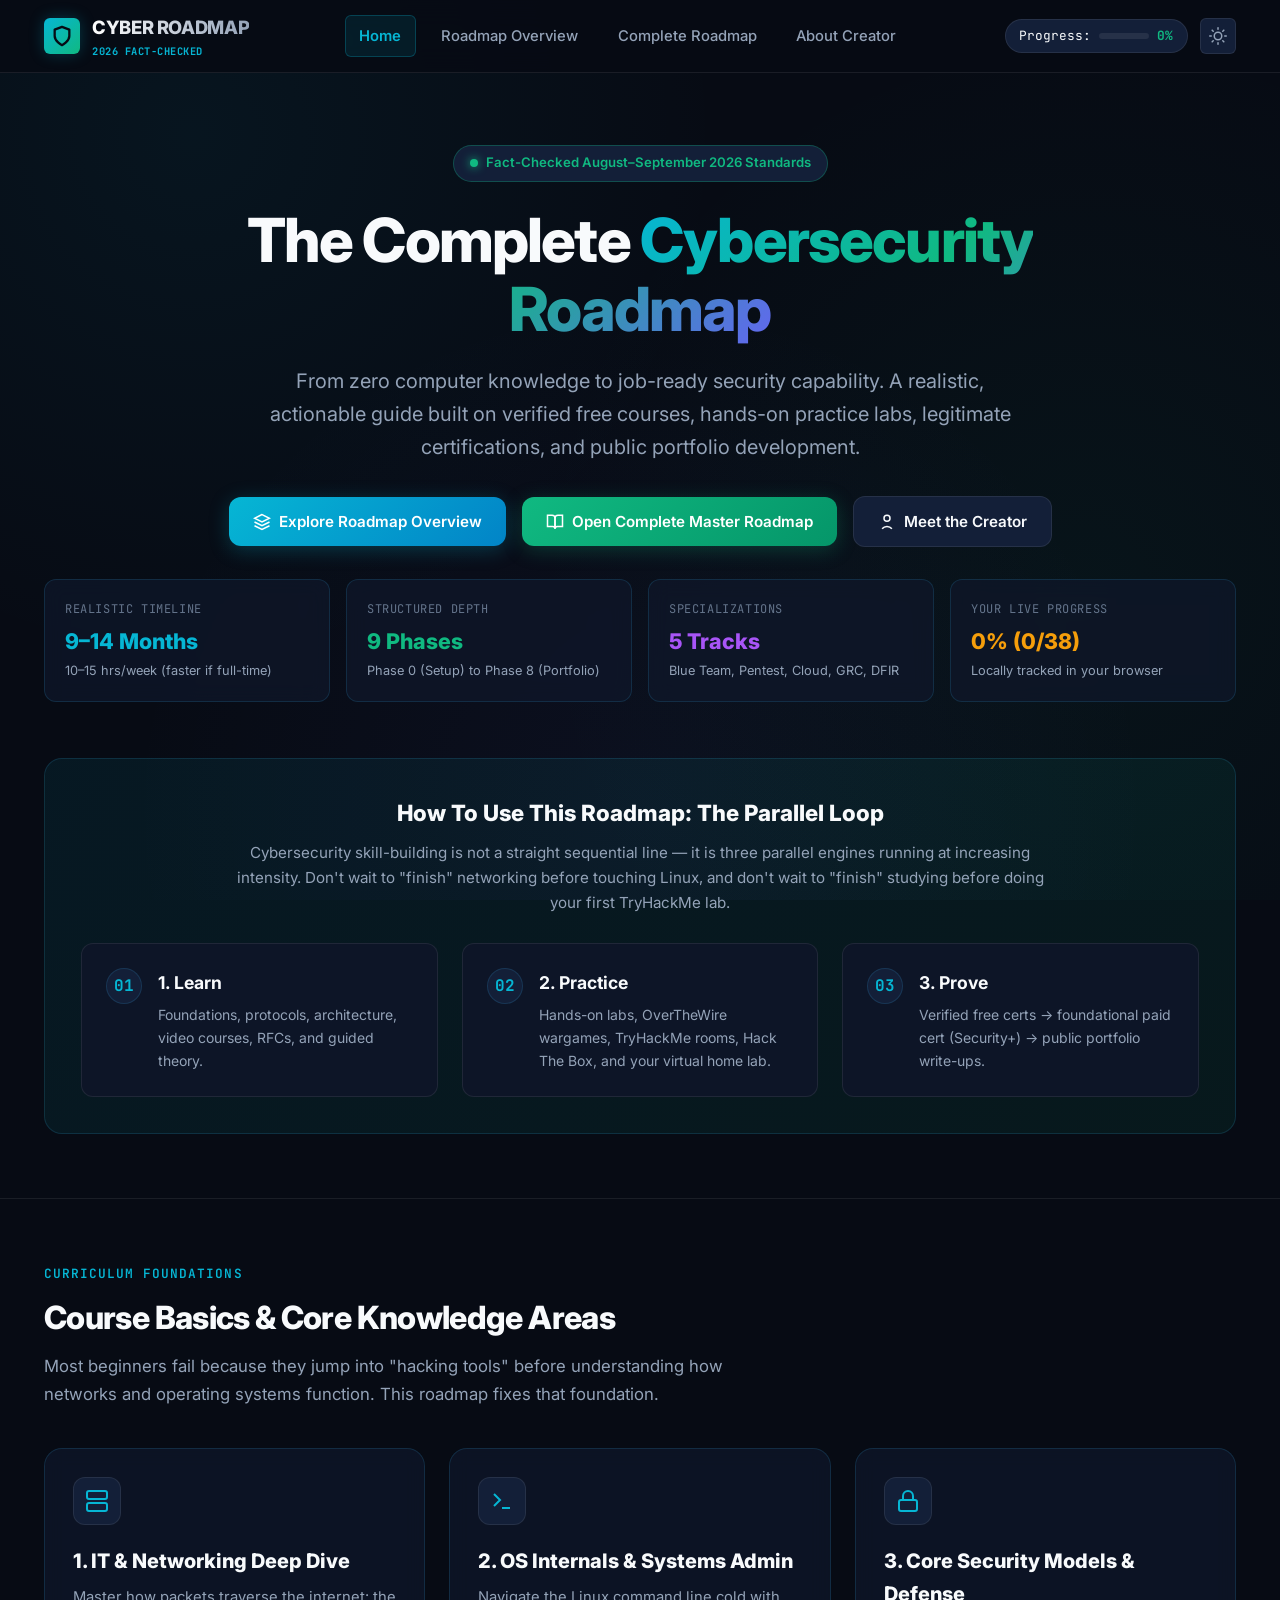
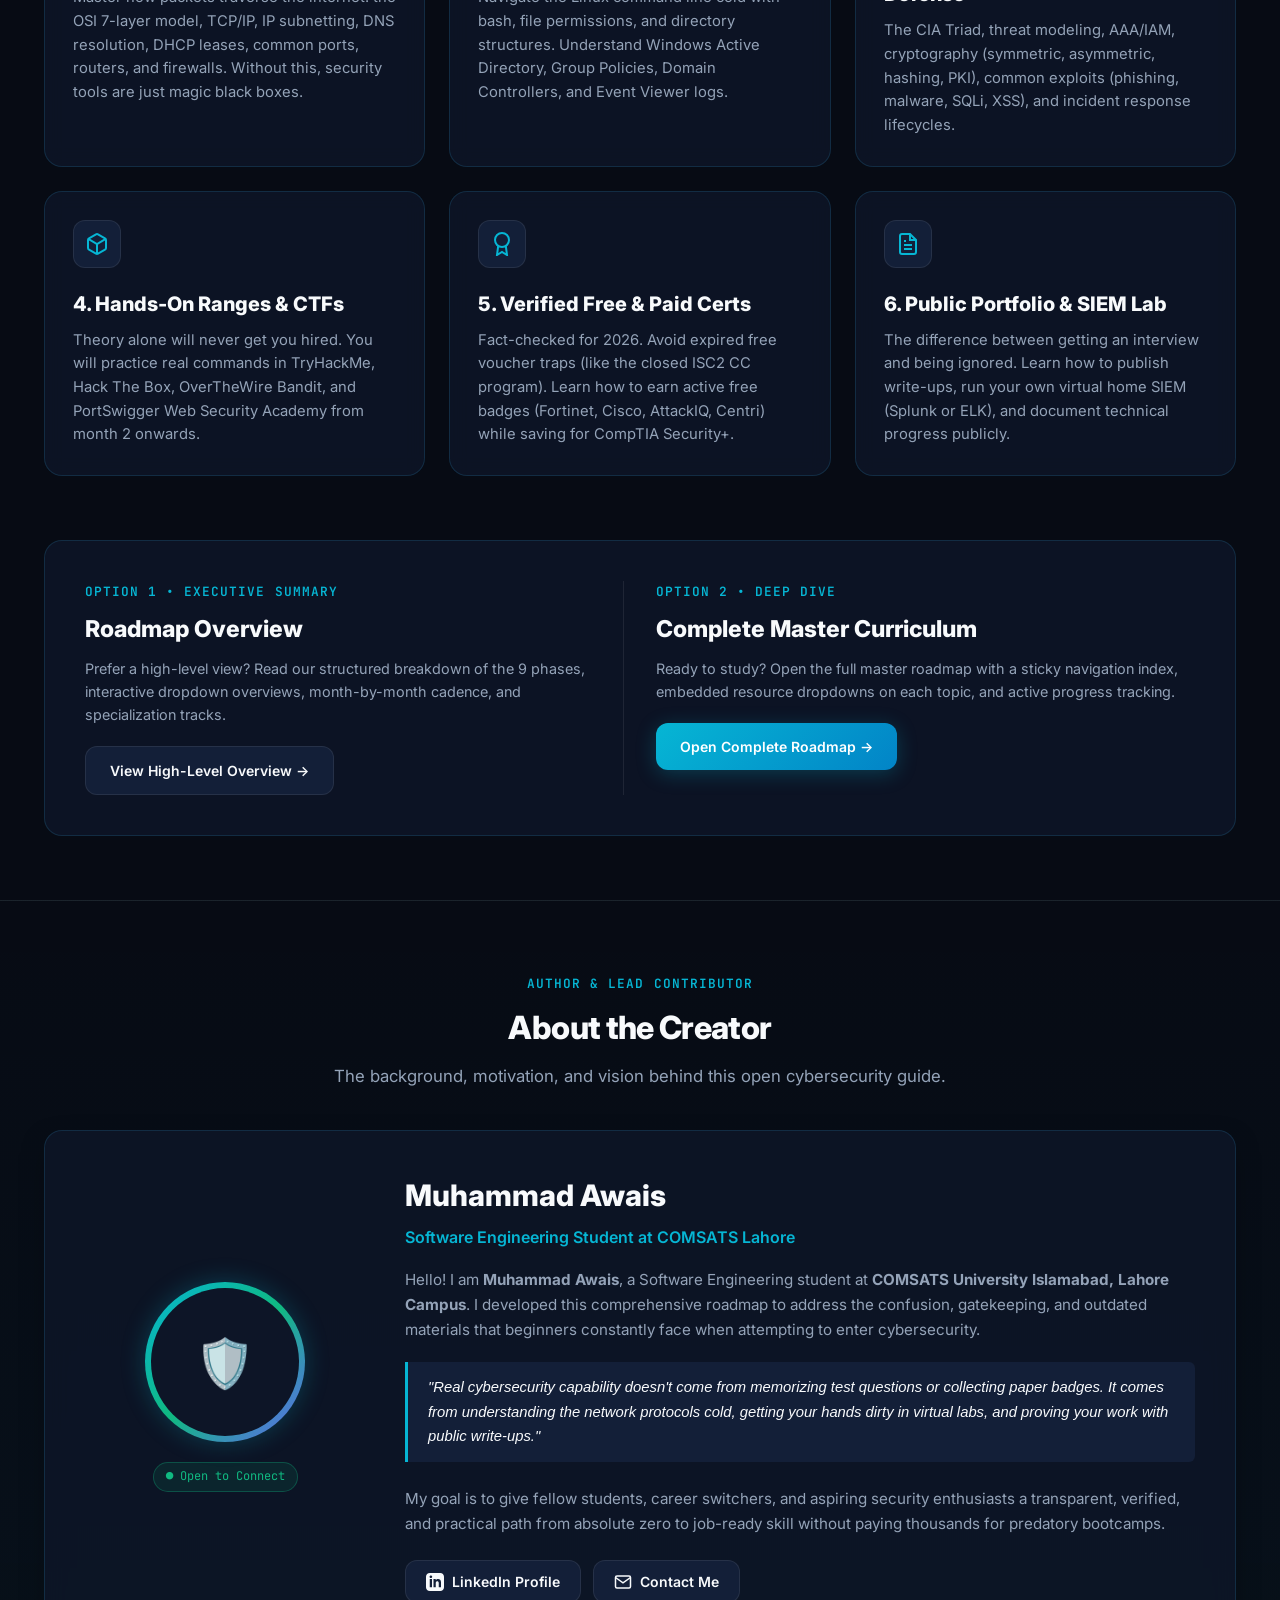
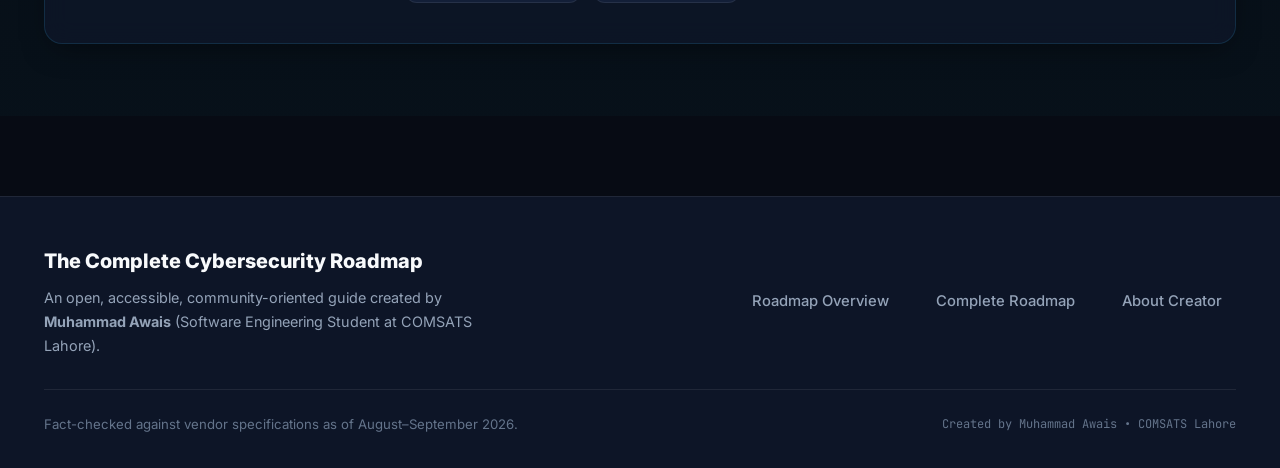
==== commit 4d10b390: "fix(ui): improve responsive link visibility, verify links, and polish mobile index" ====
--- a/index.html
+++ b/index.html
@@ -310,7 +310,7 @@
             </p>
 
             <div class="creator-social-links">
-              <a href="https://linkedin.com" target="_blank" rel="noopener noreferrer" class="social-link-btn">
+              <a href="https://www.linkedin.com" target="_blank" rel="noopener noreferrer" class="social-link-btn">
                 <svg width="18" height="18" viewBox="0 0 24 24" fill="currentColor"><path d="M19 0h-14c-2.761 0-5 2.239-5 5v14c0 2.761 2.239 5 5 5h14c2.762 0 5-2.239 5-5v-14c0-2.761-2.238-5-5-5zm-11 19h-3v-11h3v11zm-1.5-12.268c-.966 0-1.75-.79-1.75-1.764s.784-1.764 1.75-1.764 1.75.79 1.75 1.764-.783 1.764-1.75 1.764zm13.5 12.268h-3v-5.604c0-3.368-4-3.113-4 0v5.604h-3v-11h3v1.765c1.396-2.586 7-2.777 7 2.476v6.759z"/></svg>
                 LinkedIn Profile
               </a>
--- a/css/style.css
+++ b/css/style.css
@@ -281,6 +281,26 @@
 
 .mobile-menu-btn {
   display: none;
+  align-items: center;
+  justify-content: center;
+  width: 2.35rem;
+  height: 2.35rem;
+  border-radius: var(--radius-sm);
+  background-color: var(--bg-tertiary);
+  color: var(--text-muted);
+  border: 1px solid var(--border-subtle);
+  transition: all var(--transition-fast);
+}
+
+.mobile-menu-btn:hover,
+.mobile-menu-btn.active {
+  color: var(--accent-cyan);
+  border-color: var(--accent-cyan);
+  background-color: rgba(6, 182, 212, 0.12);
+}
+
+.mobile-nav-drawer {
+  display: none;
 }
 
 /* ==========================================================================
@@ -834,45 +854,66 @@
   display: flex;
   align-items: center;
   justify-content: space-between;
-  gap: 1rem;
-  padding: 0.5rem 0.75rem;
+  flex-wrap: wrap;
+  gap: 0.85rem;
+  padding: 0.75rem 1rem;
   background: var(--bg-secondary);
   border: 1px solid var(--border-subtle);
   border-radius: var(--radius-sm);
-  font-size: 0.825rem;
+  font-size: 0.85rem;
+  transition: all var(--transition-fast);
+}
+
+.topic-res-item:hover {
+  border-color: rgba(6, 182, 212, 0.35);
+  background: var(--card-bg-hover);
 }
 
 .topic-res-item-left {
   display: flex;
   flex-direction: column;
+  gap: 0.2rem;
+  flex: 1 1 240px;
+  min-width: 0;
+  word-break: break-word;
 }
 
 .topic-res-name {
   font-weight: 700;
   color: var(--text-main);
+  font-size: 0.9rem;
 }
 
 .topic-res-desc {
-  font-size: 0.75rem;
-  color: var(--text-muted);
+  font-size: 0.8rem;
+  color: var(--text-muted);
+  line-height: 1.45;
 }
 
 .topic-res-link {
   display: inline-flex;
   align-items: center;
-  gap: 0.3rem;
-  color: var(--accent-cyan);
+  justify-content: center;
+  gap: 0.45rem;
+  color: #070b14;
+  background: linear-gradient(135deg, var(--accent-cyan), #38bdf8);
   font-weight: 700;
+  font-size: 0.825rem;
   flex-shrink: 0;
-  padding: 0.25rem 0.5rem;
-  background-color: var(--bg-tertiary);
+  padding: 0.45rem 0.95rem;
   border-radius: var(--radius-sm);
-  border: 1px solid var(--border-subtle);
+  border: 1px solid rgba(6, 182, 212, 0.4);
+  box-shadow: 0 2px 8px var(--accent-cyan-glow);
+  text-decoration: none;
+  white-space: nowrap;
+  transition: all var(--transition-fast);
 }
 
 .topic-res-link:hover {
-  border-color: var(--accent-cyan);
-  text-decoration: underline;
+  filter: brightness(1.12);
+  transform: translateY(-1px);
+  box-shadow: 0 4px 14px rgba(6, 182, 212, 0.45);
+  color: #070b14;
 }
 
 /* ==========================================================================
@@ -1967,12 +2008,135 @@
 }
 
 /* ==========================================================================
-   Responsive Adaptations
+   Responsive Adaptations & Minimized Window Layouts
    ========================================================================== */
 
-@media (max-width: 768px) {
+/* Tablet & Minimized Desktop (<= 992px) */
+@media (max-width: 992px) {
+  .roadmap-layout {
+    grid-template-columns: 1fr;
+    gap: 1.5rem;
+  }
+
+  .roadmap-sidebar {
+    position: static;
+    max-height: none;
+    margin-bottom: 1rem;
+    padding: 1rem 1.25rem;
+  }
+
+  .sidebar-nav-list {
+    display: grid;
+    grid-template-columns: repeat(auto-fill, minmax(140px, 1fr));
+    gap: 0.4rem;
+  }
+
+  .sidebar-nav-item {
+    font-size: 0.8rem;
+    padding: 0.45rem 0.6rem;
+    border-left: none;
+    border-bottom: 2px solid transparent;
+  }
+
+  .sidebar-nav-item.active {
+    border-bottom-color: var(--accent-cyan);
+    border-left-color: transparent;
+  }
+
+  .sidebar-divider {
+    display: none;
+  }
+
+  .sidebar-heading:last-of-type {
+    display: none;
+  }
+
+  .mobile-index-bar {
+    display: block;
+    position: sticky;
+    top: 4.5rem;
+    z-index: 75;
+    background: var(--nav-bg);
+    backdrop-filter: blur(14px);
+    -webkit-backdrop-filter: blur(14px);
+    border-bottom: 1px solid var(--border-subtle);
+    padding: 0.65rem 0;
+    margin-bottom: 1.5rem;
+  }
+
+  .mobile-index-toggle {
+    width: 100%;
+    display: flex;
+    align-items: center;
+    justify-content: space-between;
+    padding: 0.65rem 1rem;
+    background-color: var(--card-bg);
+    border: 1px solid var(--card-border);
+    border-radius: var(--radius-md);
+    color: var(--accent-cyan);
+    font-weight: 700;
+    font-size: 0.875rem;
+    transition: all var(--transition-fast);
+  }
+
+  .mobile-index-toggle:hover {
+    border-color: var(--accent-cyan);
+  }
+
+  .mobile-index-toggle .chevron {
+    transition: transform var(--transition-fast);
+  }
+
+  .mobile-index-toggle.expanded .chevron {
+    transform: rotate(180deg);
+  }
+
+  .mobile-index-dropdown {
+    display: none;
+    margin-top: 0.5rem;
+    background-color: var(--bg-secondary);
+    border: 1px solid var(--card-border);
+    border-radius: var(--radius-md);
+    padding: 0.75rem;
+    max-height: 55vh;
+    overflow-y: auto;
+    grid-template-columns: repeat(auto-fill, minmax(130px, 1fr));
+    gap: 0.4rem;
+    box-shadow: var(--shadow-card);
+  }
+
+  .mobile-index-dropdown.open {
+    display: grid;
+    animation: fadeIn 0.18s ease;
+  }
+
+  .mobile-index-pill {
+    display: flex;
+    align-items: center;
+    justify-content: space-between;
+    padding: 0.45rem 0.6rem;
+    background-color: var(--bg-tertiary);
+    border: 1px solid var(--border-subtle);
+    border-radius: var(--radius-sm);
+    font-size: 0.775rem;
+    font-weight: 600;
+    color: var(--text-muted);
+    text-decoration: none;
+    transition: all var(--transition-fast);
+  }
+
+  .mobile-index-pill:hover,
+  .mobile-index-pill.active {
+    background-color: rgba(6, 182, 212, 0.15);
+    border-color: var(--accent-cyan);
+    color: var(--accent-cyan);
+  }
+}
+
+/* Nav Breakpoint: Minimized Window & Tablets (<= 920px) */
+@media (max-width: 920px) {
   .nav-links {
-    display: none;
+    display: none !important;
   }
 
   .mobile-menu-btn {
@@ -1982,26 +2146,182 @@
   .mobile-nav-drawer {
     display: flex;
     flex-direction: column;
+    gap: 0.5rem;
+    padding: 1.25rem 1.5rem;
+    background-color: var(--bg-secondary);
+    border-bottom: 2px solid var(--accent-cyan);
+    box-shadow: 0 15px 35px rgba(0, 0, 0, 0.45);
+    animation: slideDownNav 0.22s ease-out;
+  }
+
+  .mobile-nav-drawer.hidden {
+    display: none !important;
+  }
+
+  .mobile-nav-drawer .nav-link {
+    padding: 0.8rem 1rem;
+    font-size: 0.95rem;
+    border-radius: var(--radius-sm);
+    background-color: var(--bg-tertiary);
+    border: 1px solid var(--border-subtle);
+    display: flex;
+    align-items: center;
+    gap: 0.65rem;
+    color: var(--text-main);
+  }
+
+  .mobile-nav-drawer .nav-link:hover,
+  .mobile-nav-drawer .nav-link.active {
+    background-color: rgba(6, 182, 212, 0.15);
+    border-color: var(--accent-cyan);
+    color: var(--accent-cyan);
+    font-weight: 700;
+  }
+
+  .certs-grid {
+    grid-template-columns: repeat(auto-fill, minmax(280px, 1fr));
+  }
+}
+
+@keyframes slideDownNav {
+  from {
+    opacity: 0;
+    transform: translateY(-8px);
+  }
+  to {
+    opacity: 1;
+    transform: translateY(0);
+  }
+}
+
+/* Small Screens & Mobile (<= 640px) */
+@media (max-width: 640px) {
+  .nav-container {
+    height: 4rem;
+  }
+
+  /* Compact Navbar Progress: hide text & bar to prevent navbar squishing */
+  .nav-progress-badge span,
+  .nav-progress-badge .progress-pill-bar {
+    display: none;
+  }
+
+  .nav-progress-badge {
+    padding: 0.25rem 0.55rem;
+    font-size: 0.75rem;
+  }
+
+  /* Full-width, never-hidden resource links inside topic dropdowns */
+  .topic-res-item {
+    flex-direction: column;
+    align-items: stretch;
+    gap: 0.65rem;
+    padding: 0.85rem;
+  }
+
+  .topic-res-link {
+    width: 100%;
+    justify-content: center;
+    padding: 0.55rem 1rem;
+    font-size: 0.85rem;
+  }
+
+  .topic-header-flex {
+    flex-direction: column;
+    align-items: flex-start;
+    gap: 0.65rem;
+  }
+
+  .topic-res-toggle {
+    width: 100%;
+    justify-content: space-between;
+    padding: 0.45rem 0.85rem;
+  }
+
+  .overview-dropdown-toggle {
+    width: 100%;
+    justify-content: space-between;
+  }
+
+  .hero-section {
+    padding: 3rem 0 2rem;
+  }
+
+  .hero-title {
+    font-size: 1.85rem;
+  }
+
+  .hero-cta-group {
+    flex-direction: column;
+    width: 100%;
+  }
+
+  .hero-cta-group .btn {
+    width: 100%;
+    justify-content: center;
+  }
+
+  .toolbar-wrap {
+    flex-direction: column;
+    align-items: stretch;
     gap: 0.75rem;
-    padding: 1.5rem;
-    background-color: var(--bg-secondary);
-    border-bottom: 1px solid var(--border-subtle);
-  }
-
-  .mobile-nav-drawer.hidden {
-    display: none;
-  }
-
-  .phase-header {
-    padding: 1.25rem 1rem;
-  }
-
-  .phase-body {
-    padding: 1.25rem 1rem;
+  }
+
+  .filter-pills {
+    width: 100%;
+    overflow-x: auto;
+    flex-wrap: nowrap;
+    padding-bottom: 0.35rem;
+  }
+
+  .filter-btn {
+    white-space: nowrap;
+  }
+
+  .search-box {
+    width: 100%;
   }
 
   .certs-grid {
     grid-template-columns: 1fr;
+  }
+
+  .phase-header {
+    padding: 1.15rem 0.85rem;
+  }
+
+  .phase-body {
+    padding: 1.15rem 0.85rem;
+  }
+}
+
+/* Extra Small (<= 480px) */
+@media (max-width: 480px) {
+  .container {
+    padding-left: 1rem;
+    padding-right: 1rem;
+  }
+
+  .brand-title span:first-child {
+    font-size: 0.95rem;
+  }
+
+  .brand-badge {
+    font-size: 0.55rem;
+  }
+
+  .creator-card-main {
+    padding: 1.5rem 1rem;
+  }
+
+  .creator-social-links {
+    flex-direction: column;
+    width: 100%;
+  }
+
+  .social-link-btn {
+    width: 100%;
+    justify-content: center;
   }
 }
 
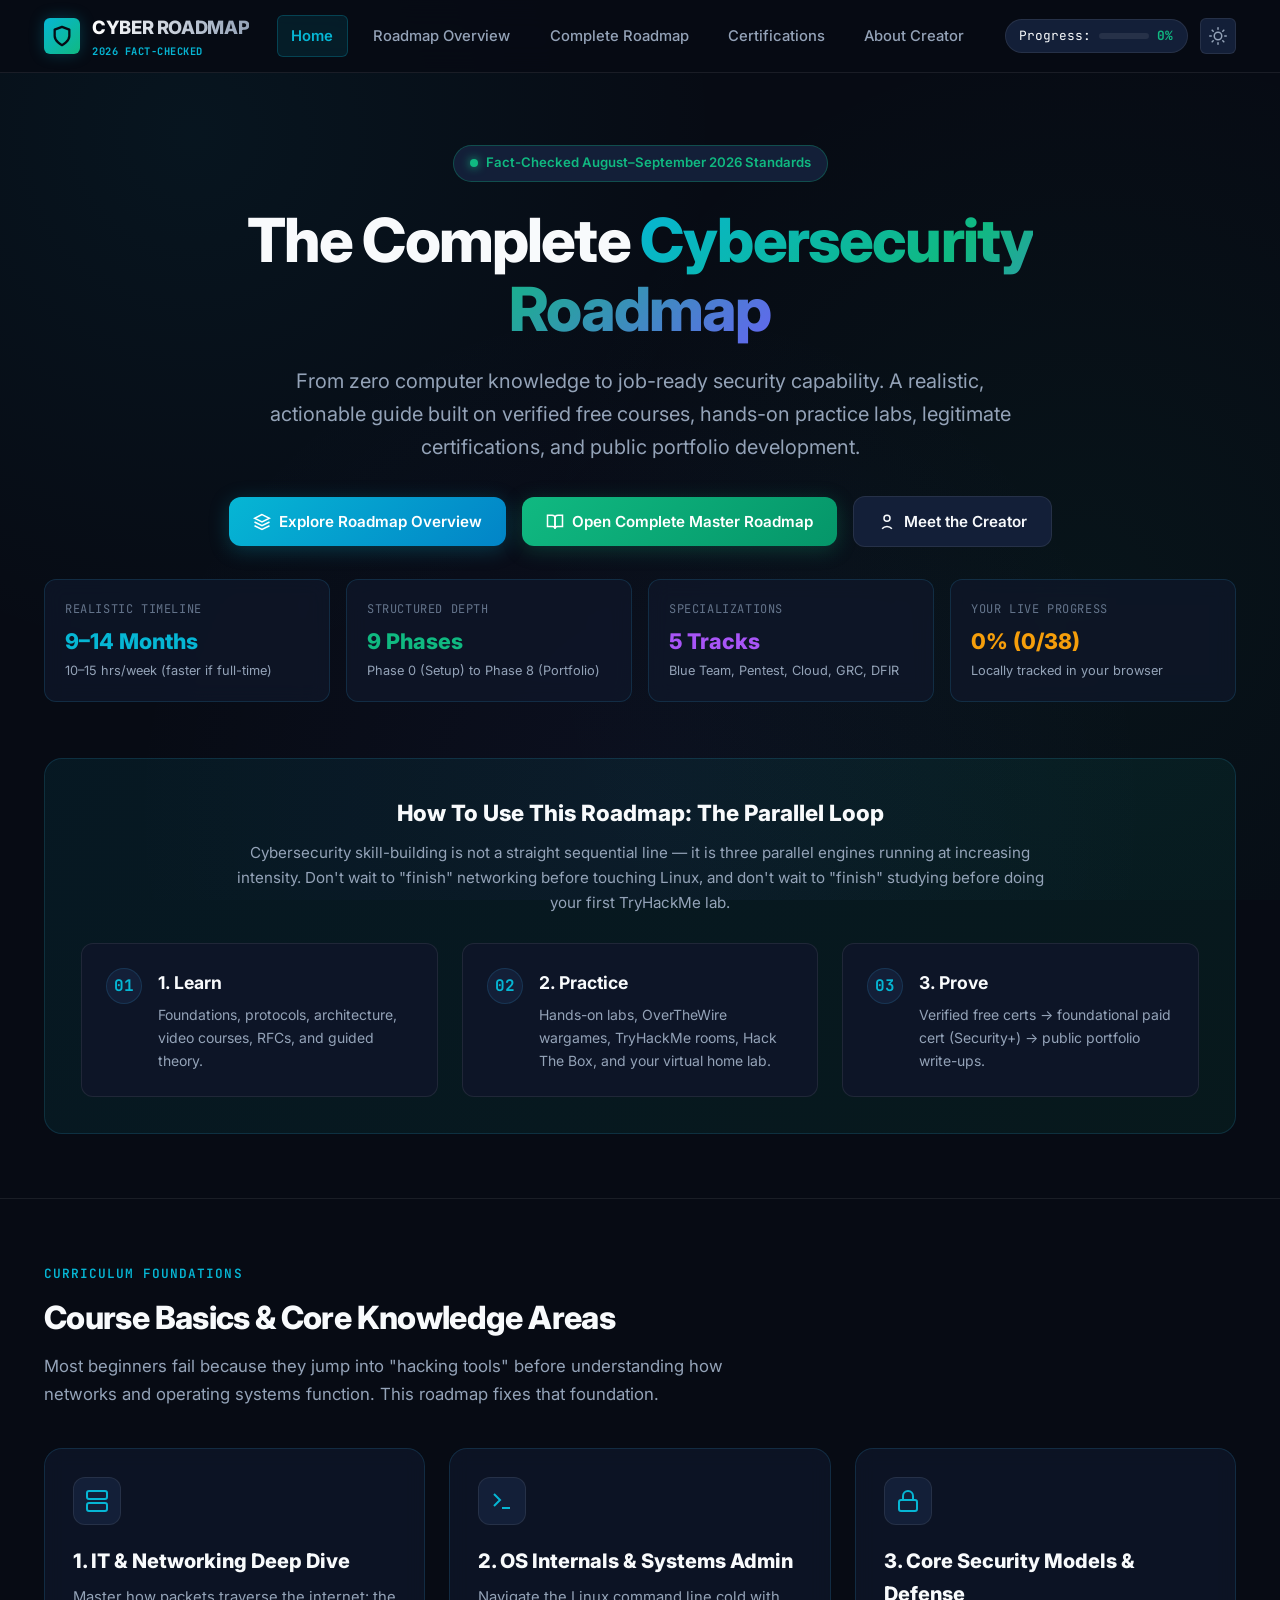
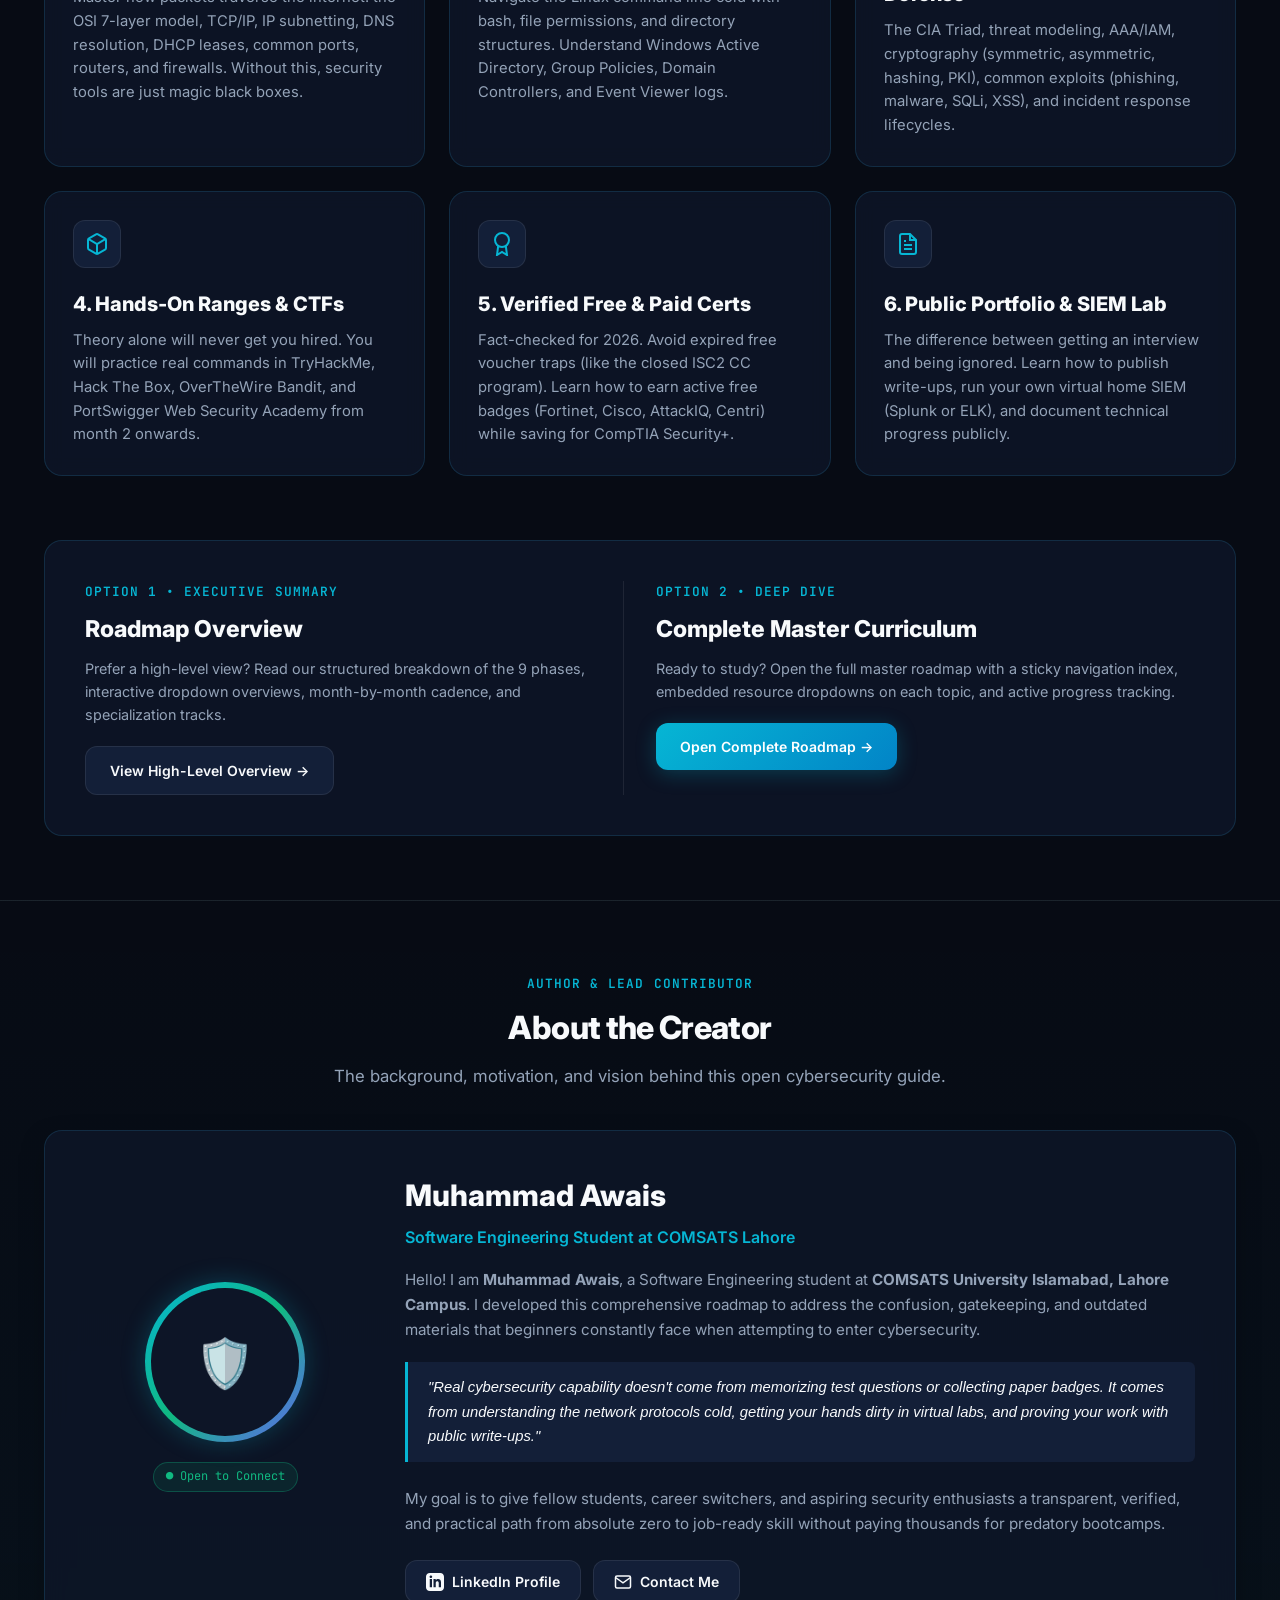
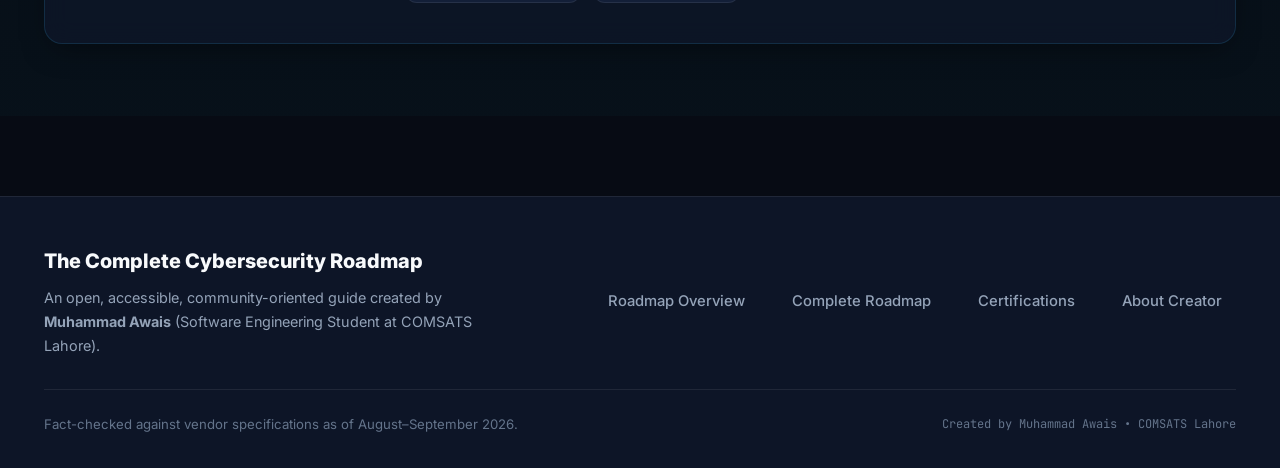
==== commit 05ee0ebb: "feat: add 2026 certifications hub, phase 4 interactive pathway explorer, and updated curriculum reso" ====
--- a/index.html
+++ b/index.html
@@ -45,6 +45,7 @@
         <a href="index.html" class="nav-link active">Home</a>
         <a href="overview.html" class="nav-link">Roadmap Overview</a>
         <a href="roadmap.html" class="nav-link">Complete Roadmap</a>
+        <a href="certifications.html" class="nav-link">Certifications</a>
         <a href="#creator" class="nav-link">About Creator</a>
       </nav>
 
@@ -73,6 +74,7 @@
       <a href="index.html" class="nav-link active">🏠 Home</a>
       <a href="overview.html" class="nav-link">🗺️ Roadmap Overview (At A Glance)</a>
       <a href="roadmap.html" class="nav-link">📜 Complete Curriculum (Phases 0–8)</a>
+      <a href="certifications.html" class="nav-link">🎖️ Certifications Hub (Free & Paid)</a>
       <a href="#creator" class="nav-link">👤 About Creator</a>
     </div>
   </header>
@@ -338,6 +340,7 @@
         <div class="footer-links-group">
           <a href="overview.html" class="nav-link">Roadmap Overview</a>
           <a href="roadmap.html" class="nav-link">Complete Roadmap</a>
+          <a href="certifications.html" class="nav-link">Certifications</a>
           <a href="#creator" class="nav-link">About Creator</a>
         </div>
       </div>
--- a/css/style.css
+++ b/css/style.css
@@ -654,10 +654,27 @@
 
 .roadmap-layout {
   display: grid;
-  grid-template-columns: 290px 1fr;
-  gap: 2.25rem;
+  grid-template-columns: 260px minmax(0, 1fr);
+  gap: 1.75rem;
   align-items: start;
   margin-top: 1rem;
+  max-width: 100%;
+}
+
+.roadmap-main-content {
+  min-width: 0;
+  max-width: 100%;
+}
+
+.phases-wrapper {
+  min-width: 0;
+  max-width: 100%;
+}
+
+.phase-card {
+  min-width: 0;
+  max-width: 100%;
+  box-sizing: border-box;
 }
 
 @media (max-width: 992px) {
@@ -697,6 +714,31 @@
   display: flex;
   align-items: center;
   justify-content: space-between;
+  width: 100%;
+  background: transparent;
+  border: none;
+  padding: 0;
+  text-align: left;
+}
+
+.sidebar-heading#sidebarHeadingBtn {
+  cursor: default;
+  pointer-events: none;
+}
+
+.sidebar-chevron {
+  display: none;
+  transition: transform var(--transition-fast);
+}
+
+.sidebar-count-badge {
+  font-family: var(--font-mono);
+  font-size: 0.7rem;
+  padding: 0.15rem 0.5rem;
+  border-radius: var(--radius-full);
+  background-color: rgba(6, 182, 212, 0.15);
+  color: var(--accent-cyan);
+  font-weight: 700;
 }
 
 .sidebar-nav-list {
@@ -837,6 +879,8 @@
   border-radius: var(--radius-sm);
   padding: 0.85rem 1rem;
   margin-top: 0.5rem;
+  max-width: 100%;
+  box-sizing: border-box;
 }
 
 .topic-res-drawer.open {
@@ -862,6 +906,8 @@
   border-radius: var(--radius-sm);
   font-size: 0.85rem;
   transition: all var(--transition-fast);
+  box-sizing: border-box;
+  max-width: 100%;
 }
 
 .topic-res-item:hover {
@@ -872,12 +918,46 @@
 .topic-res-item-left {
   display: flex;
   flex-direction: column;
-  gap: 0.2rem;
+  gap: 0.3rem;
   flex: 1 1 240px;
   min-width: 0;
   word-break: break-word;
 }
 
+.topic-res-title-row {
+  display: flex;
+  align-items: center;
+  flex-wrap: wrap;
+  gap: 0.5rem;
+}
+
+.topic-res-title-link {
+  color: var(--text-main);
+  font-weight: 700;
+  font-size: 0.9rem;
+  text-decoration: underline;
+  text-decoration-color: rgba(6, 182, 212, 0.4);
+  text-underline-offset: 3px;
+  transition: all var(--transition-fast);
+}
+
+.topic-res-title-link:hover {
+  color: var(--accent-cyan);
+  text-decoration-color: var(--accent-cyan);
+}
+
+.topic-res-type-badge {
+  display: inline-block;
+  font-size: 0.68rem;
+  font-family: var(--font-mono);
+  font-weight: 600;
+  padding: 0.12rem 0.45rem;
+  border-radius: var(--radius-full);
+  background-color: var(--bg-tertiary);
+  border: 1px solid var(--border-subtle);
+  color: var(--accent-cyan);
+}
+
 .topic-res-name {
   font-weight: 700;
   color: var(--text-main);
@@ -895,7 +975,7 @@
   align-items: center;
   justify-content: center;
   gap: 0.45rem;
-  color: #070b14;
+  color: #070b14 !important;
   background: linear-gradient(135deg, var(--accent-cyan), #38bdf8);
   font-weight: 700;
   font-size: 0.825rem;
@@ -913,7 +993,7 @@
   filter: brightness(1.12);
   transform: translateY(-1px);
   box-shadow: 0 4px 14px rgba(6, 182, 212, 0.45);
-  color: #070b14;
+  color: #070b14 !important;
 }
 
 /* ==========================================================================
@@ -1973,6 +2053,603 @@
   color: var(--text-subtle);
 }
 
+
+/* ==========================================================================
+   Certifications Hub & Phase 4 Interactive Explorer Styles (2026 Edition)
+   ========================================================================== */
+
+/* 1. 2026 Syllabus & Policy Changes Grid */
+.changes-grid {
+  display: grid;
+  grid-template-columns: repeat(auto-fill, minmax(320px, 1fr));
+  gap: 1.25rem;
+  margin-top: 1rem;
+}
+
+.change-card {
+  background: var(--card-bg);
+  border: 1px solid var(--card-border);
+  border-radius: var(--radius-md);
+  padding: 1.35rem;
+  display: flex;
+  flex-direction: column;
+  justify-content: space-between;
+  transition: transform var(--transition-fast), border-color var(--transition-fast);
+}
+
+.change-card:hover {
+  transform: translateY(-2px);
+  border-color: var(--card-border-hover);
+}
+
+.change-head {
+  display: flex;
+  align-items: center;
+  justify-content: space-between;
+  gap: 0.5rem;
+  margin-bottom: 0.65rem;
+}
+
+.change-badge {
+  font-family: var(--font-mono);
+  font-size: 0.72rem;
+  font-weight: 700;
+  text-transform: uppercase;
+  padding: 0.2rem 0.55rem;
+  border-radius: var(--radius-sm);
+}
+
+.change-badge.danger {
+  background: rgba(244, 63, 94, 0.15);
+  color: var(--accent-rose);
+  border: 1px solid rgba(244, 63, 94, 0.35);
+}
+
+.change-badge.warning {
+  background: rgba(245, 158, 11, 0.15);
+  color: var(--accent-amber);
+  border: 1px solid rgba(245, 158, 11, 0.35);
+}
+
+.change-badge.info {
+  background: rgba(6, 182, 212, 0.15);
+  color: var(--accent-cyan);
+  border: 1px solid rgba(6, 182, 212, 0.35);
+}
+
+.change-topic {
+  font-family: var(--font-mono);
+  font-size: 0.75rem;
+  color: var(--text-subtle);
+  font-weight: 600;
+}
+
+.change-title {
+  font-size: 1.05rem;
+  font-weight: 700;
+  color: var(--text-main);
+  margin-bottom: 0.5rem;
+}
+
+.change-detail {
+  font-size: 0.875rem;
+  color: var(--text-muted);
+  line-height: 1.55;
+  margin-bottom: 0.85rem;
+}
+
+.change-impact {
+  font-size: 0.85rem;
+  color: var(--accent-cyan);
+  background: rgba(6, 182, 212, 0.08);
+  border-left: 3px solid var(--accent-cyan);
+  padding: 0.6rem 0.85rem;
+  border-radius: var(--radius-sm);
+  line-height: 1.45;
+}
+
+/* 2. Top 10 Shortlist Table */
+.shortlist-table-wrap {
+  overflow-x: auto;
+  -webkit-overflow-scrolling: touch;
+  border: 1px solid var(--card-border);
+  border-radius: var(--radius-md);
+  background: var(--card-bg);
+  margin-top: 1rem;
+}
+
+.shortlist-table {
+  width: 100%;
+  border-collapse: collapse;
+  text-align: left;
+  font-size: 0.9rem;
+}
+
+.shortlist-table th {
+  padding: 1rem 1.25rem;
+  background: var(--bg-secondary);
+  border-bottom: 1px solid var(--border-subtle);
+  color: var(--text-subtle);
+  font-family: var(--font-mono);
+  font-size: 0.75rem;
+  text-transform: uppercase;
+  letter-spacing: 0.05em;
+  font-weight: 700;
+}
+
+.shortlist-table td {
+  padding: 1.1rem 1.25rem;
+  border-bottom: 1px solid var(--border-subtle);
+  vertical-align: middle;
+}
+
+.shortlist-table tr:last-child td {
+  border-bottom: none;
+}
+
+.shortlist-table tr:hover td {
+  background: rgba(255, 255, 255, 0.02);
+}
+
+.rank-badge {
+  display: inline-flex;
+  align-items: center;
+  justify-content: center;
+  width: 32px;
+  height: 32px;
+  border-radius: 50%;
+  font-family: var(--font-mono);
+  font-weight: 800;
+  font-size: 0.85rem;
+  background: var(--bg-tertiary);
+  color: var(--text-muted);
+}
+
+.rank-badge.top3 {
+  background: linear-gradient(135deg, rgba(245, 158, 11, 0.25), rgba(244, 63, 94, 0.25));
+  color: var(--accent-amber);
+  border: 1px solid rgba(245, 158, 11, 0.4);
+}
+
+/* 3. Enhanced Cert Cards Grid & Stars */
+.cert-cards-grid {
+  display: grid;
+  grid-template-columns: repeat(auto-fill, minmax(320px, 1fr));
+  gap: 1.25rem;
+}
+
+.cert-card-enhanced {
+  background: var(--card-bg);
+  border: 1px solid var(--card-border);
+  border-radius: var(--radius-md);
+  padding: 1.35rem;
+  display: flex;
+  flex-direction: column;
+  justify-content: space-between;
+  transition: transform var(--transition-fast), border-color var(--transition-fast), box-shadow var(--transition-fast);
+}
+
+.cert-card-enhanced:hover {
+  transform: translateY(-2px);
+  border-color: var(--card-border-hover);
+  box-shadow: var(--shadow-glow);
+}
+
+.cert-card-top-row {
+  display: flex;
+  align-items: flex-start;
+  justify-content: space-between;
+  gap: 0.5rem;
+  margin-bottom: 0.4rem;
+}
+
+.rating-stars {
+  color: #f59e0b;
+  font-size: 0.95rem;
+  letter-spacing: 1px;
+}
+
+.worth-badge {
+  font-size: 0.7rem;
+  font-family: var(--font-mono);
+  padding: 0.15rem 0.5rem;
+  border-radius: var(--radius-sm);
+  font-weight: 700;
+  text-transform: uppercase;
+}
+
+.worth-gold {
+  background: rgba(245, 158, 11, 0.15);
+  color: var(--accent-amber);
+  border: 1px solid rgba(245, 158, 11, 0.35);
+}
+
+.worth-high {
+  background: rgba(16, 185, 129, 0.15);
+  color: var(--accent-emerald);
+  border: 1px solid rgba(16, 185, 129, 0.35);
+}
+
+.worth-selective {
+  background: rgba(6, 182, 212, 0.15);
+  color: var(--accent-cyan);
+  border: 1px solid rgba(6, 182, 212, 0.35);
+}
+
+.worth-avoid {
+  background: rgba(244, 63, 94, 0.15);
+  color: var(--accent-rose);
+  border: 1px solid rgba(244, 63, 94, 0.35);
+}
+
+.cert-meta-tags {
+  display: flex;
+  flex-wrap: wrap;
+  gap: 0.4rem;
+  margin: 0.6rem 0 0.85rem;
+}
+
+.cert-pill-tag {
+  font-size: 0.72rem;
+  font-family: var(--font-mono);
+  background: var(--bg-tertiary);
+  color: var(--text-subtle);
+  border: 1px solid var(--border-subtle);
+  padding: 0.15rem 0.45rem;
+  border-radius: var(--radius-sm);
+}
+
+.cert-notes-box {
+  background: rgba(0, 0, 0, 0.22);
+  border-left: 3px solid var(--accent-indigo);
+  padding: 0.65rem 0.85rem;
+  border-radius: var(--radius-sm);
+  font-size: 0.825rem;
+  color: var(--text-muted);
+  line-height: 1.45;
+  margin-top: 0.75rem;
+  margin-bottom: 1rem;
+}
+
+/* 4. Not Worth Out-of-Pocket Cards */
+.not-worth-grid {
+  display: grid;
+  grid-template-columns: repeat(auto-fill, minmax(320px, 1fr));
+  gap: 1.25rem;
+  margin-top: 1rem;
+}
+
+.not-worth-card {
+  background: var(--card-bg);
+  border: 1px solid rgba(244, 63, 94, 0.25);
+  border-radius: var(--radius-md);
+  padding: 1.35rem;
+  display: flex;
+  flex-direction: column;
+  justify-content: space-between;
+}
+
+.not-worth-top {
+  display: flex;
+  align-items: flex-start;
+  justify-content: space-between;
+  gap: 0.5rem;
+  margin-bottom: 0.35rem;
+}
+
+.not-worth-name {
+  font-size: 1.05rem;
+  font-weight: 700;
+  color: var(--text-main);
+}
+
+.not-worth-cost {
+  font-family: var(--font-mono);
+  font-size: 0.8rem;
+  font-weight: 700;
+  color: var(--accent-rose);
+  background: rgba(244, 63, 94, 0.12);
+  padding: 0.2rem 0.55rem;
+  border-radius: var(--radius-sm);
+  white-space: nowrap;
+}
+
+.not-worth-tag {
+  font-size: 0.75rem;
+  font-family: var(--font-mono);
+  color: var(--text-subtle);
+  margin-bottom: 0.85rem;
+}
+
+.not-worth-reason {
+  font-size: 0.875rem;
+  color: var(--text-muted);
+  line-height: 1.5;
+  margin-bottom: 0.85rem;
+  background: rgba(0, 0, 0, 0.25);
+  padding: 0.75rem;
+  border-radius: var(--radius-sm);
+  border-left: 3px solid var(--accent-rose);
+}
+
+.not-worth-alternative {
+  font-size: 0.875rem;
+  color: var(--text-main);
+  line-height: 1.5;
+  background: rgba(16, 185, 129, 0.08);
+  padding: 0.75rem;
+  border-radius: var(--radius-sm);
+  border-left: 3px solid var(--accent-emerald);
+}
+
+/* 5. Study Tips Grid */
+.study-tips-grid {
+  display: grid;
+  grid-template-columns: repeat(auto-fill, minmax(320px, 1fr));
+  gap: 1.25rem;
+  margin-top: 1rem;
+}
+
+.study-tip-card {
+  display: flex;
+  gap: 1rem;
+  background: var(--card-bg);
+  border: 1px solid var(--card-border);
+  border-radius: var(--radius-md);
+  padding: 1.35rem;
+}
+
+.tip-num {
+  font-size: 1.5rem;
+  font-family: var(--font-mono);
+  font-weight: 800;
+  color: var(--accent-cyan);
+  line-height: 1;
+  flex-shrink: 0;
+}
+
+.tip-strategy {
+  font-size: 1rem;
+  font-weight: 700;
+  color: var(--text-main);
+  margin-bottom: 0.35rem;
+}
+
+.tip-savings {
+  font-size: 0.8rem;
+  font-family: var(--font-mono);
+  color: var(--text-subtle);
+  margin-bottom: 0.5rem;
+}
+
+.tip-detail {
+  font-size: 0.875rem;
+  color: var(--text-muted);
+  line-height: 1.55;
+  margin: 0;
+}
+
+/* 6. Vendor Directory Grid */
+.vendor-directory-grid {
+  display: grid;
+  grid-template-columns: repeat(auto-fill, minmax(220px, 1fr));
+  gap: 1rem;
+  margin-top: 1rem;
+}
+
+.vendor-card {
+  display: flex;
+  flex-direction: column;
+  justify-content: space-between;
+  background: var(--card-bg);
+  border: 1px solid var(--card-border);
+  border-radius: var(--radius-md);
+  padding: 1.15rem;
+  text-decoration: none;
+  transition: transform var(--transition-fast), border-color var(--transition-fast), background var(--transition-fast);
+}
+
+.vendor-card:hover {
+  transform: translateY(-2px);
+  border-color: var(--accent-cyan);
+  background: var(--card-bg-hover);
+}
+
+.vendor-name {
+  font-size: 0.95rem;
+  font-weight: 700;
+  color: var(--text-main);
+  margin-bottom: 0.25rem;
+}
+
+.vendor-focus {
+  font-size: 0.8rem;
+  color: var(--text-muted);
+  margin-bottom: 0.75rem;
+}
+
+.vendor-link-text {
+  display: flex;
+  align-items: center;
+  gap: 0.35rem;
+  font-size: 0.75rem;
+  font-family: var(--font-mono);
+  color: var(--accent-cyan);
+  font-weight: 600;
+}
+
+/* 7. Phase 4 Interactive Pathways & Exercises Explorer */
+.phase-pathways-container {
+  background: var(--bg-secondary);
+  border: 1px solid var(--card-border);
+  border-radius: var(--radius-md);
+  padding: 1.35rem;
+  margin-bottom: 1.5rem;
+}
+
+.phase-pathways-header {
+  margin-bottom: 1.25rem;
+}
+
+.phase-pathway-tabs {
+  display: flex;
+  flex-wrap: wrap;
+  gap: 0.5rem;
+  margin-top: 0.85rem;
+}
+
+.phase-pathway-btn {
+  display: inline-flex;
+  align-items: center;
+  gap: 0.45rem;
+  padding: 0.6rem 1rem;
+  border-radius: var(--radius-sm);
+  border: 1px solid var(--border-subtle);
+  background: var(--bg-tertiary);
+  color: var(--text-muted);
+  font-size: 0.85rem;
+  font-weight: 600;
+  cursor: pointer;
+  transition: all var(--transition-fast);
+}
+
+.phase-pathway-btn:hover {
+  background: var(--card-bg-hover);
+  color: var(--text-main);
+  border-color: var(--card-border-hover);
+}
+
+.phase-pathway-btn.active {
+  background: linear-gradient(135deg, rgba(6, 182, 212, 0.2), rgba(99, 102, 241, 0.2));
+  color: var(--text-main);
+  border-color: var(--accent-cyan);
+  box-shadow: 0 0 12px rgba(6, 182, 212, 0.25);
+}
+
+.cert-ladder-wrap {
+  display: flex;
+  flex-direction: column;
+  gap: 0.75rem;
+  margin: 1rem 0 1.5rem;
+}
+
+.cert-ladder-step {
+  display: flex;
+  gap: 0.85rem;
+  align-items: flex-start;
+  background: rgba(0, 0, 0, 0.25);
+  border-left: 3px solid var(--accent-cyan);
+  border-radius: 0 var(--radius-sm) var(--radius-sm) 0;
+  padding: 0.75rem 1rem;
+}
+
+.cert-ladder-step-num {
+  font-family: var(--font-mono);
+  font-size: 0.75rem;
+  font-weight: 700;
+  color: var(--accent-cyan);
+  text-transform: uppercase;
+  white-space: nowrap;
+}
+
+.cert-ladder-step-cert {
+  font-weight: 700;
+  color: var(--text-main);
+  font-size: 0.95rem;
+  margin-bottom: 0.15rem;
+}
+
+.cert-ladder-step-why {
+  font-size: 0.825rem;
+  color: var(--text-muted);
+  line-height: 1.45;
+}
+
+.games-exercises-grid {
+  display: grid;
+  grid-template-columns: repeat(auto-fill, minmax(260px, 1fr));
+  gap: 1rem;
+  margin: 1rem 0 1.25rem;
+}
+
+.pathway-game-card {
+  background: var(--card-bg);
+  border: 1px solid var(--card-border);
+  border-radius: var(--radius-sm);
+  padding: 1rem;
+  display: flex;
+  flex-direction: column;
+  justify-content: space-between;
+  transition: border-color var(--transition-fast);
+}
+
+.pathway-game-card:hover {
+  border-color: var(--accent-emerald);
+}
+
+.game-card-top {
+  display: flex;
+  align-items: flex-start;
+  justify-content: space-between;
+  gap: 0.5rem;
+  margin-bottom: 0.4rem;
+}
+
+.game-name {
+  font-size: 0.925rem;
+  font-weight: 700;
+  color: var(--text-main);
+}
+
+.game-badge {
+  font-size: 0.68rem;
+  font-family: var(--font-mono);
+  padding: 0.15rem 0.45rem;
+  border-radius: var(--radius-sm);
+  font-weight: 700;
+  text-transform: uppercase;
+}
+
+.game-badge.free {
+  background: rgba(16, 185, 129, 0.15);
+  color: var(--accent-emerald);
+  border: 1px solid rgba(16, 185, 129, 0.3);
+}
+
+.game-badge.freemium {
+  background: rgba(6, 182, 212, 0.15);
+  color: var(--accent-cyan);
+  border: 1px solid rgba(6, 182, 212, 0.3);
+}
+
+.game-desc {
+  font-size: 0.8rem;
+  color: var(--text-muted);
+  line-height: 1.45;
+  margin-bottom: 0.75rem;
+}
+
+.game-launch-btn {
+  display: inline-flex;
+  align-items: center;
+  justify-content: center;
+  gap: 0.35rem;
+  font-size: 0.78rem;
+  font-weight: 600;
+  padding: 0.4rem 0.75rem;
+  border-radius: var(--radius-sm);
+  border: 1px solid rgba(16, 185, 129, 0.3);
+  background: rgba(16, 185, 129, 0.1);
+  color: var(--accent-emerald);
+  text-decoration: none;
+  transition: all var(--transition-fast);
+}
+
+.game-launch-btn:hover {
+  background: var(--accent-emerald);
+  color: #000000;
+}
+
 /* ==========================================================================
    Floating Back to Top
    ========================================================================== */
@@ -2016,19 +2693,56 @@
   .roadmap-layout {
     grid-template-columns: 1fr;
     gap: 1.5rem;
+    max-width: 100%;
   }
 
   .roadmap-sidebar {
     position: static;
     max-height: none;
-    margin-bottom: 1rem;
+    margin-bottom: 1.5rem;
     padding: 1rem 1.25rem;
+    background: var(--card-bg);
+    border: 1px solid var(--card-border);
+    border-radius: var(--radius-md);
+  }
+
+  .sidebar-heading#sidebarHeadingBtn {
+    display: flex !important;
+    cursor: pointer;
+    pointer-events: auto;
+    margin-bottom: 0;
+    padding: 0.35rem 0;
+    color: var(--accent-cyan);
+    font-size: 0.85rem;
+    font-weight: 700;
+  }
+
+  .sidebar-chevron {
+    display: inline-block;
+  }
+
+  .sidebar-heading#sidebarHeadingBtn.expanded .sidebar-chevron {
+    transform: rotate(180deg);
   }
 
   .sidebar-nav-list {
+    display: none;
+    margin-top: 0.85rem;
+    padding-top: 0.85rem;
+    border-top: 1px solid var(--border-subtle);
+    grid-template-columns: repeat(auto-fill, minmax(140px, 1fr));
+    gap: 0.45rem;
+  }
+
+  .sidebar-nav-list.mobile-open {
     display: grid;
-    grid-template-columns: repeat(auto-fill, minmax(140px, 1fr));
-    gap: 0.4rem;
+    animation: fadeIn 0.18s ease;
+  }
+
+  .sidebar-nav-list .sidebar-heading {
+    grid-column: 1 / -1;
+    margin-top: 0.5rem;
+    font-size: 0.75rem;
   }
 
   .sidebar-nav-item {
@@ -2036,6 +2750,7 @@
     padding: 0.45rem 0.6rem;
     border-left: none;
     border-bottom: 2px solid transparent;
+    background-color: var(--bg-tertiary);
   }
 
   .sidebar-nav-item.active {
@@ -2046,90 +2761,34 @@
   .sidebar-divider {
     display: none;
   }
-
-  .sidebar-heading:last-of-type {
-    display: none;
-  }
-
-  .mobile-index-bar {
-    display: block;
-    position: sticky;
-    top: 4.5rem;
-    z-index: 75;
-    background: var(--nav-bg);
-    backdrop-filter: blur(14px);
-    -webkit-backdrop-filter: blur(14px);
-    border-bottom: 1px solid var(--border-subtle);
-    padding: 0.65rem 0;
-    margin-bottom: 1.5rem;
-  }
-
-  .mobile-index-toggle {
+}
+
+/* Tablet portrait & narrow windows (<= 768px) */
+@media (max-width: 768px) {
+  .topic-res-item {
+    flex-direction: column;
+    align-items: stretch;
+    gap: 0.65rem;
+    padding: 0.85rem;
+  }
+
+  .topic-res-link {
     width: 100%;
-    display: flex;
-    align-items: center;
+    justify-content: center;
+    padding: 0.55rem 1rem;
+    font-size: 0.85rem;
+  }
+
+  .topic-header-flex {
+    flex-direction: column;
+    align-items: flex-start;
+    gap: 0.65rem;
+  }
+
+  .topic-res-toggle {
+    width: 100%;
     justify-content: space-between;
-    padding: 0.65rem 1rem;
-    background-color: var(--card-bg);
-    border: 1px solid var(--card-border);
-    border-radius: var(--radius-md);
-    color: var(--accent-cyan);
-    font-weight: 700;
-    font-size: 0.875rem;
-    transition: all var(--transition-fast);
-  }
-
-  .mobile-index-toggle:hover {
-    border-color: var(--accent-cyan);
-  }
-
-  .mobile-index-toggle .chevron {
-    transition: transform var(--transition-fast);
-  }
-
-  .mobile-index-toggle.expanded .chevron {
-    transform: rotate(180deg);
-  }
-
-  .mobile-index-dropdown {
-    display: none;
-    margin-top: 0.5rem;
-    background-color: var(--bg-secondary);
-    border: 1px solid var(--card-border);
-    border-radius: var(--radius-md);
-    padding: 0.75rem;
-    max-height: 55vh;
-    overflow-y: auto;
-    grid-template-columns: repeat(auto-fill, minmax(130px, 1fr));
-    gap: 0.4rem;
-    box-shadow: var(--shadow-card);
-  }
-
-  .mobile-index-dropdown.open {
-    display: grid;
-    animation: fadeIn 0.18s ease;
-  }
-
-  .mobile-index-pill {
-    display: flex;
-    align-items: center;
-    justify-content: space-between;
-    padding: 0.45rem 0.6rem;
-    background-color: var(--bg-tertiary);
-    border: 1px solid var(--border-subtle);
-    border-radius: var(--radius-sm);
-    font-size: 0.775rem;
-    font-weight: 600;
-    color: var(--text-muted);
-    text-decoration: none;
-    transition: all var(--transition-fast);
-  }
-
-  .mobile-index-pill:hover,
-  .mobile-index-pill.active {
-    background-color: rgba(6, 182, 212, 0.15);
-    border-color: var(--accent-cyan);
-    color: var(--accent-cyan);
+    padding: 0.45rem 0.85rem;
   }
 }
 
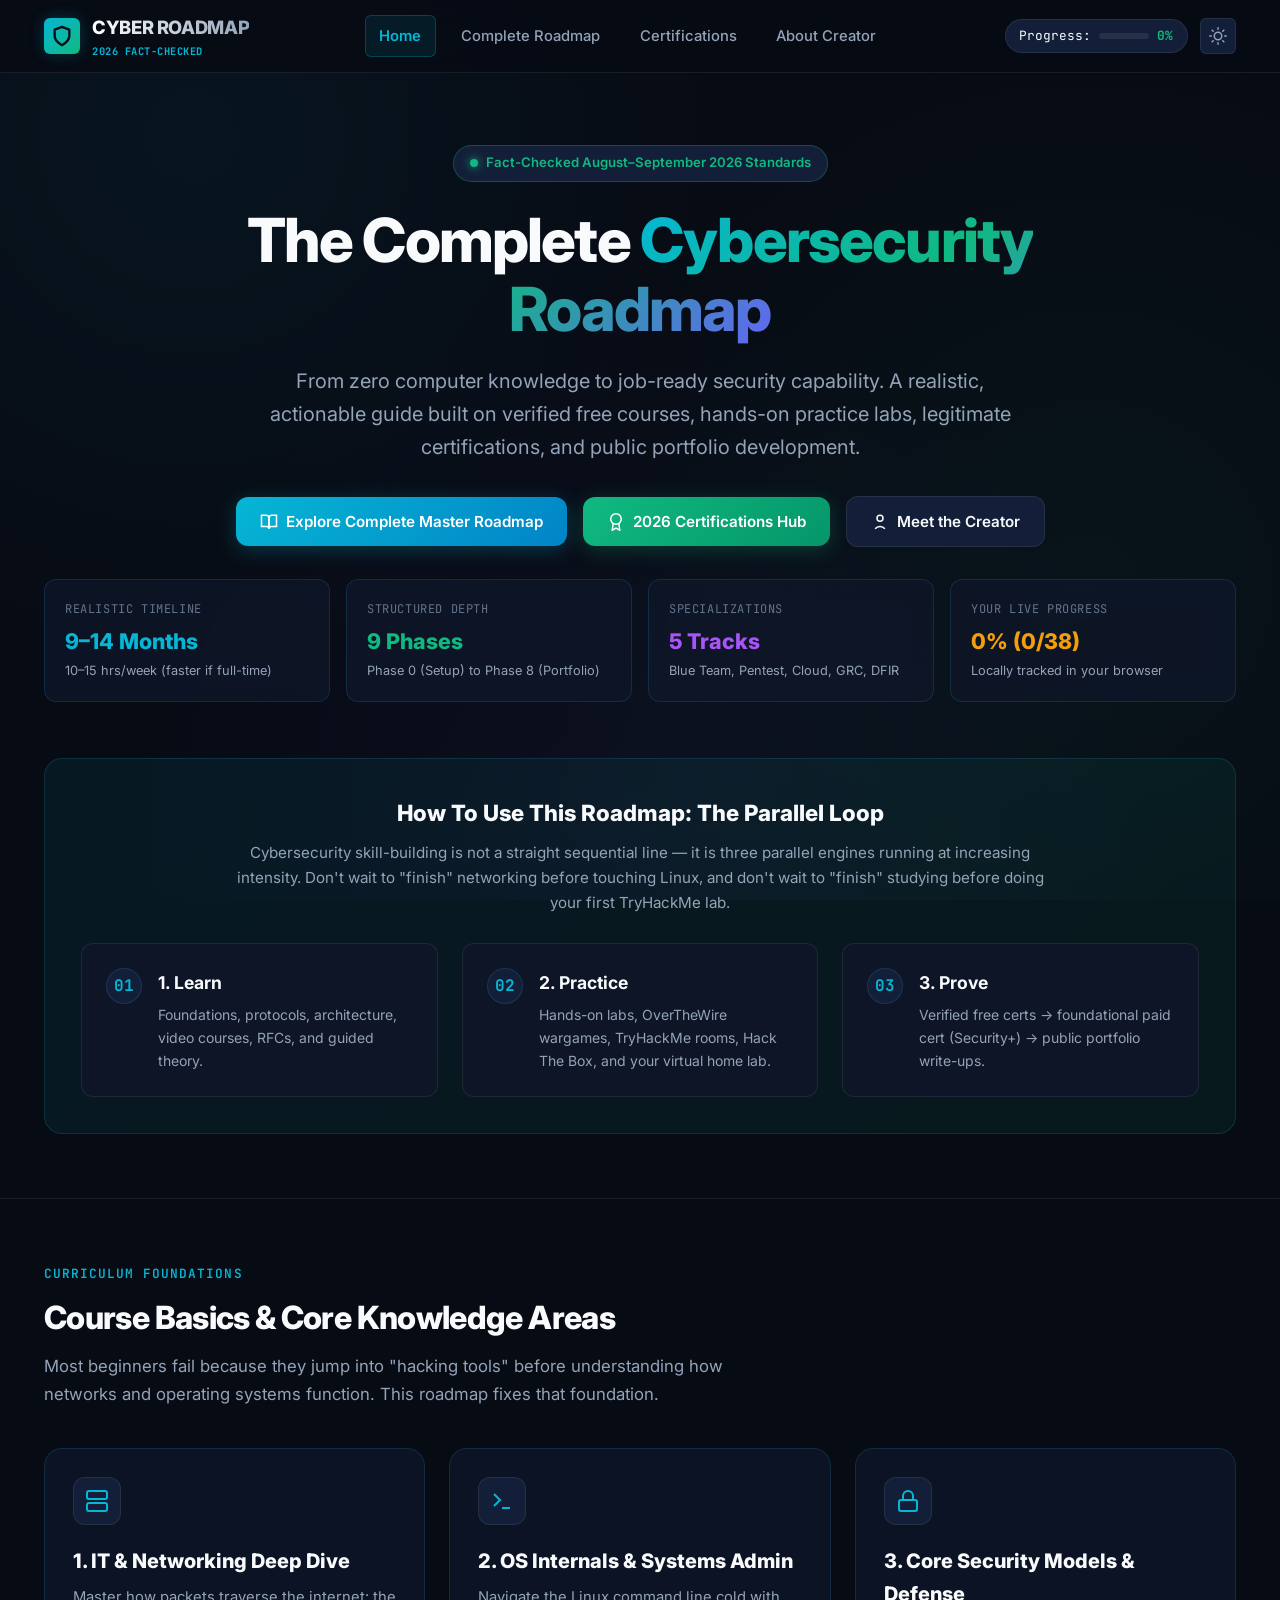
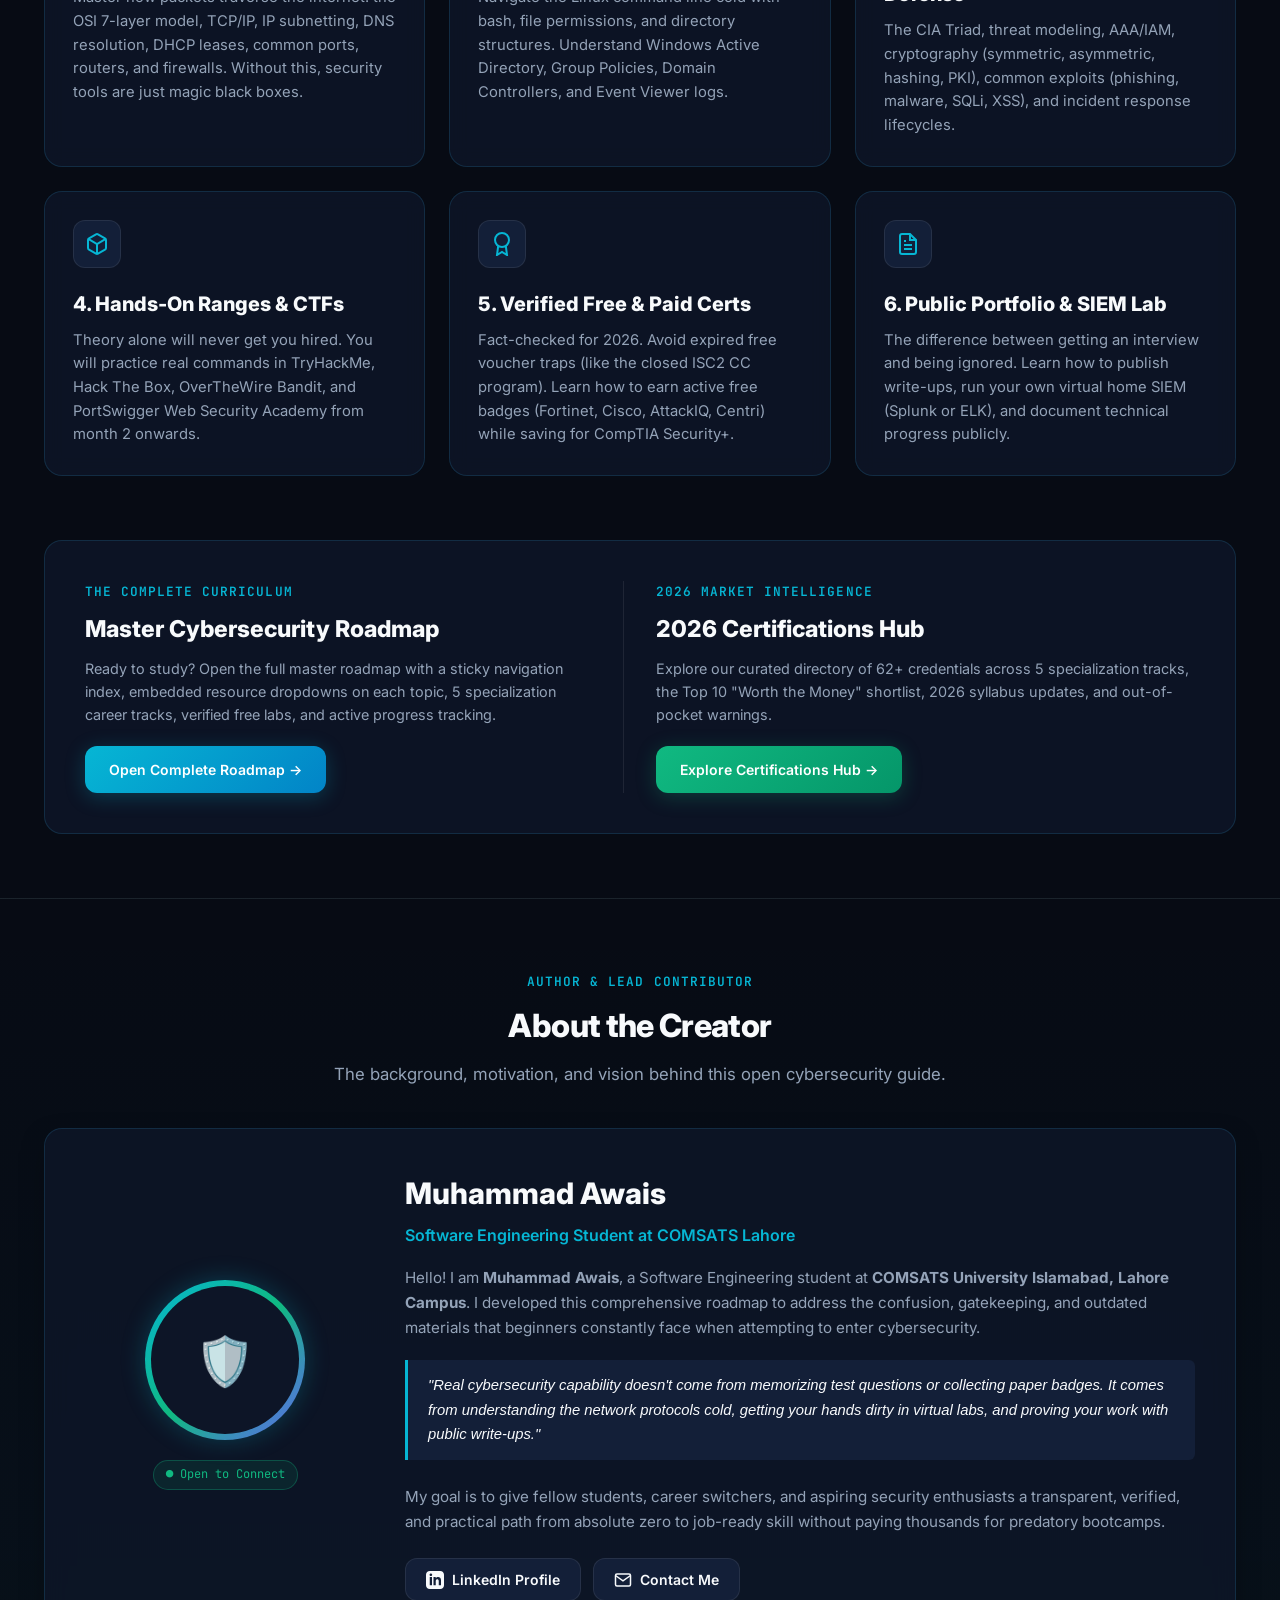
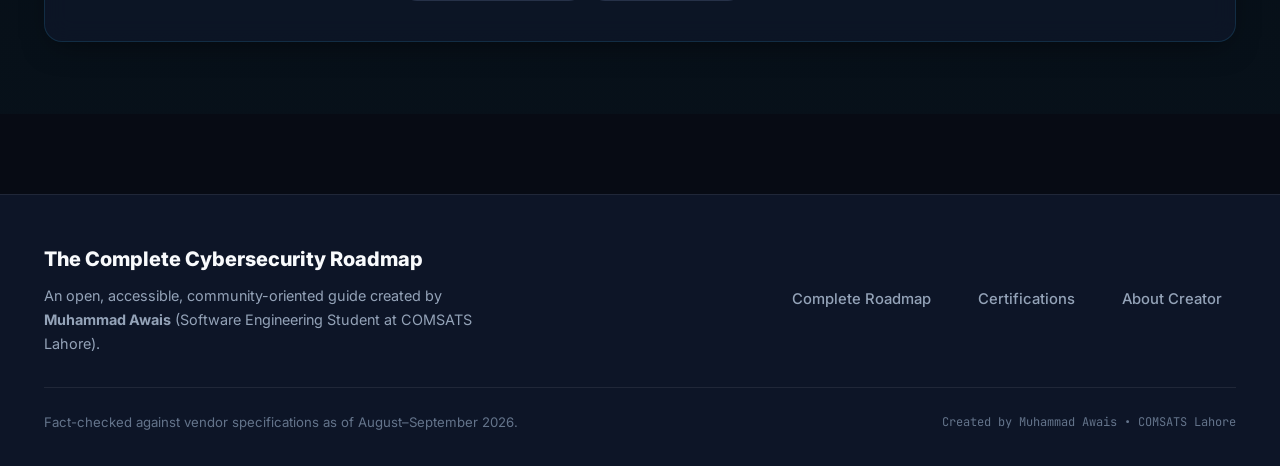
==== commit eaafefcd: "feat: remove overview page, add resources to 5 career tracks, and restore curated YouTube channels" ====
--- a/index.html
+++ b/index.html
@@ -43,7 +43,6 @@
       <!-- Desktop Nav Links -->
       <nav class="nav-links" aria-label="Main Navigation">
         <a href="index.html" class="nav-link active">Home</a>
-        <a href="overview.html" class="nav-link">Roadmap Overview</a>
         <a href="roadmap.html" class="nav-link">Complete Roadmap</a>
         <a href="certifications.html" class="nav-link">Certifications</a>
         <a href="#creator" class="nav-link">About Creator</a>
@@ -72,7 +71,6 @@
     <!-- Mobile Drawer Navigation -->
     <div class="mobile-nav-drawer hidden" id="mobileNavDrawer">
       <a href="index.html" class="nav-link active">🏠 Home</a>
-      <a href="overview.html" class="nav-link">🗺️ Roadmap Overview (At A Glance)</a>
       <a href="roadmap.html" class="nav-link">📜 Complete Curriculum (Phases 0–8)</a>
       <a href="certifications.html" class="nav-link">🎖️ Certifications Hub (Free & Paid)</a>
       <a href="#creator" class="nav-link">👤 About Creator</a>
@@ -97,13 +95,13 @@
         </p>
 
         <div class="hero-cta-group">
-          <a href="overview.html" class="btn btn-primary">
-            <svg width="18" height="18" viewBox="0 0 24 24" fill="none" stroke="currentColor" stroke-width="2"><polygon points="12 2 2 7 12 12 22 7 12 2"></polygon><polyline points="2 17 12 22 22 17"></polyline><polyline points="2 12 12 17 22 12"></polyline></svg>
-            Explore Roadmap Overview
-          </a>
-          <a href="roadmap.html" class="btn btn-emerald">
+          <a href="roadmap.html" class="btn btn-primary">
             <svg width="18" height="18" viewBox="0 0 24 24" fill="none" stroke="currentColor" stroke-width="2"><path d="M2 3h6a4 4 0 0 1 4 4v14a3 3 0 0 0-3-3H2z"></path><path d="M22 3h-6a4 4 0 0 0-4 4v14a3 3 0 0 1 3-3h7z"></path></svg>
-            Open Complete Master Roadmap
+            Explore Complete Master Roadmap
+          </a>
+          <a href="certifications.html" class="btn btn-emerald">
+            <svg width="18" height="18" viewBox="0 0 24 24" fill="none" stroke="currentColor" stroke-width="2"><circle cx="12" cy="8" r="7"></circle><polyline points="8.21 13.89 7 23 12 20 17 23 15.79 13.88"></polyline></svg>
+            2026 Certifications Hub
           </a>
           <a href="#creator" class="btn btn-outline">
             <svg width="18" height="18" viewBox="0 0 24 24" fill="none" stroke="currentColor" stroke-width="2"><circle cx="12" cy="7" r="4"></circle><path d="M5.5 21a8.38 8.38 0 0 1 13 0"></path></svg>
@@ -248,27 +246,27 @@
       </div>
     </section>
 
-    <!-- Two-Path Gateway Banner -->
+    <!-- Master Roadmap & Certifications Gateway Banner -->
     <section class="container" style="margin-bottom: 4rem;">
       <div style="background: var(--card-bg); border: 1px solid var(--card-border); border-radius: var(--radius-lg); padding: 2.5rem; display: grid; grid-template-columns: 1fr 1fr; gap: 2rem;">
         <div style="border-right: 1px solid var(--border-subtle); padding-right: 1.5rem;">
-          <span class="section-tag" style="display: block; margin-bottom: 0.5rem;">Option 1 • Executive Summary</span>
-          <h3 style="font-size: 1.45rem; font-weight: 800; margin-bottom: 0.5rem;">Roadmap Overview</h3>
+          <span class="section-tag" style="display: block; margin-bottom: 0.5rem;">The Complete Curriculum</span>
+          <h3 style="font-size: 1.45rem; font-weight: 800; margin-bottom: 0.5rem;">Master Cybersecurity Roadmap</h3>
           <p style="color: var(--text-muted); font-size: 0.9rem; line-height: 1.6; margin-bottom: 1.25rem;">
-            Prefer a high-level view? Read our structured breakdown of the 9 phases, interactive dropdown overviews, month-by-month cadence, and specialization tracks.
-          </p>
-          <a href="overview.html" class="btn btn-outline" style="font-size: 0.875rem;">
-            View High-Level Overview →
-          </a>
-        </div>
-        <div>
-          <span class="section-tag" style="display: block; margin-bottom: 0.5rem;">Option 2 • Deep Dive</span>
-          <h3 style="font-size: 1.45rem; font-weight: 800; margin-bottom: 0.5rem;">Complete Master Curriculum</h3>
-          <p style="color: var(--text-muted); font-size: 0.9rem; line-height: 1.6; margin-bottom: 1.25rem;">
-            Ready to study? Open the full master roadmap with a sticky navigation index, embedded resource dropdowns on each topic, and active progress tracking.
+            Ready to study? Open the full master roadmap with a sticky navigation index, embedded resource dropdowns on each topic, 5 specialization career tracks, verified free labs, and active progress tracking.
           </p>
           <a href="roadmap.html" class="btn btn-primary" style="font-size: 0.875rem;">
             Open Complete Roadmap →
+          </a>
+        </div>
+        <div>
+          <span class="section-tag" style="display: block; margin-bottom: 0.5rem;">2026 Market Intelligence</span>
+          <h3 style="font-size: 1.45rem; font-weight: 800; margin-bottom: 0.5rem;">2026 Certifications Hub</h3>
+          <p style="color: var(--text-muted); font-size: 0.9rem; line-height: 1.6; margin-bottom: 1.25rem;">
+            Explore our curated directory of 62+ credentials across 5 specialization tracks, the Top 10 "Worth the Money" shortlist, 2026 syllabus updates, and out-of-pocket warnings.
+          </p>
+          <a href="certifications.html" class="btn btn-emerald" style="font-size: 0.875rem;">
+            Explore Certifications Hub →
           </a>
         </div>
       </div>
@@ -338,7 +336,6 @@
           </p>
         </div>
         <div class="footer-links-group">
-          <a href="overview.html" class="nav-link">Roadmap Overview</a>
           <a href="roadmap.html" class="nav-link">Complete Roadmap</a>
           <a href="certifications.html" class="nav-link">Certifications</a>
           <a href="#creator" class="nav-link">About Creator</a>
